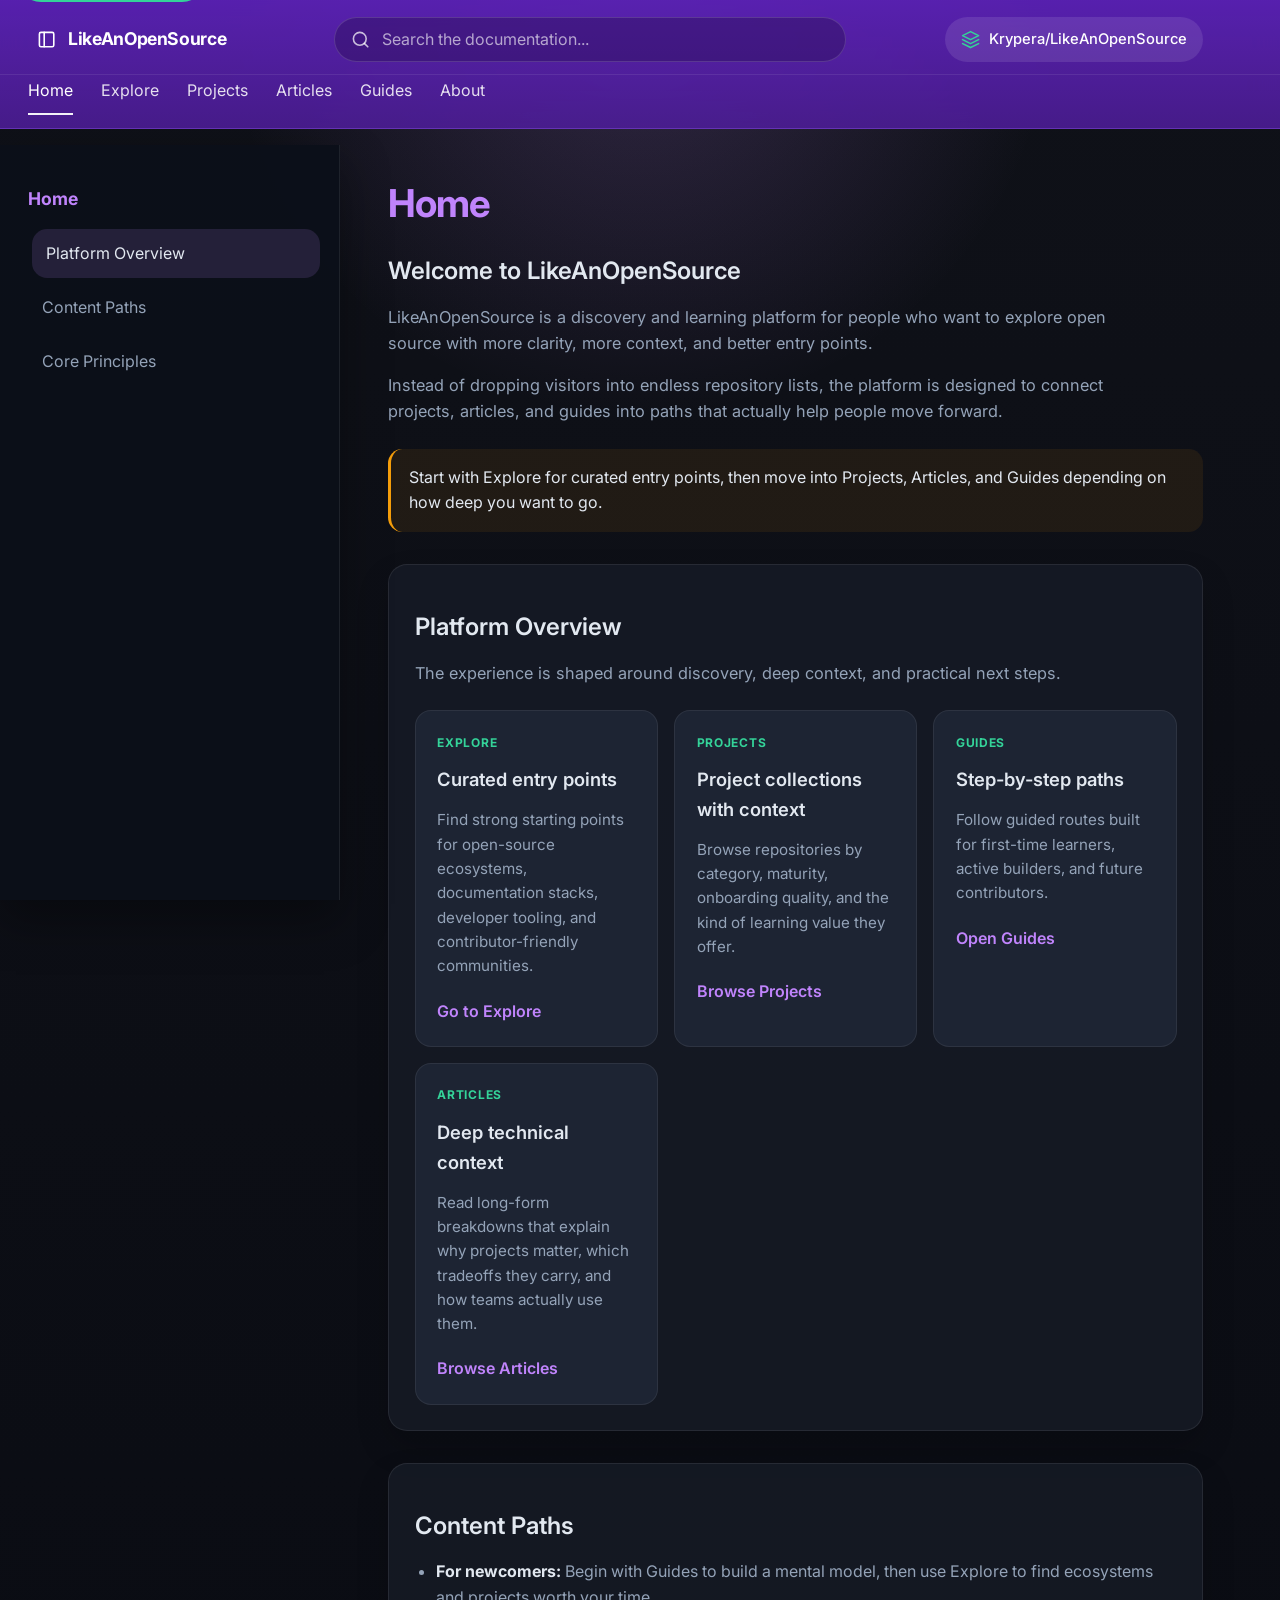
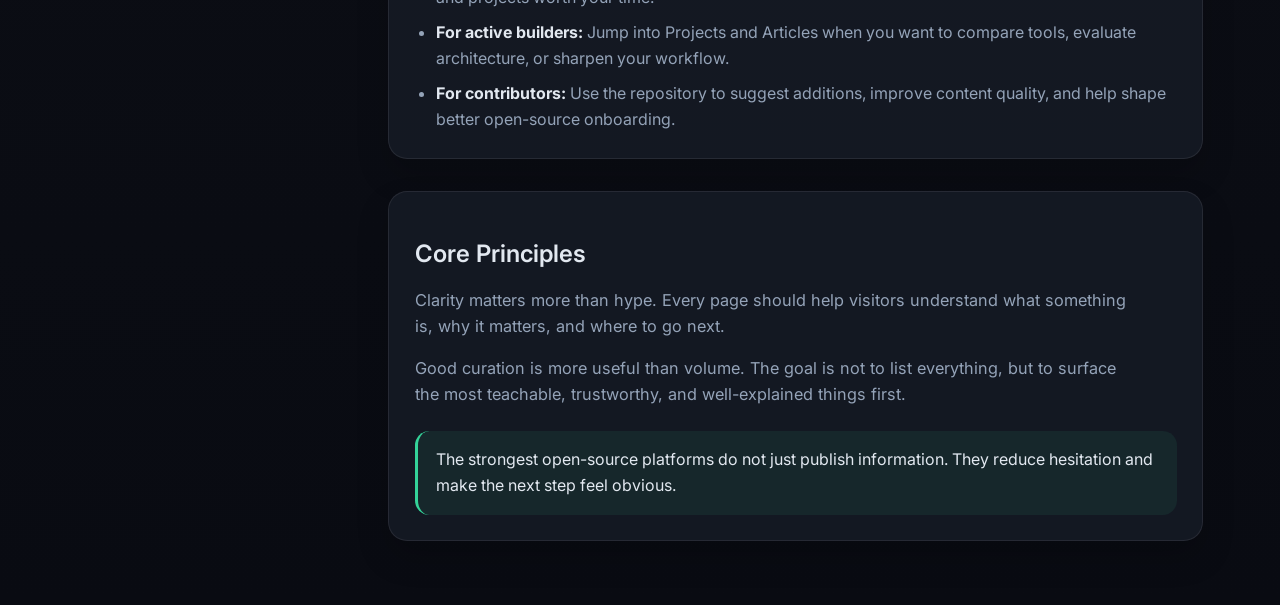
==== index.html @ 972ddc8d "Improve search discovery experience" ====
<!DOCTYPE html>
<html lang="en">
<head>
    <meta charset="UTF-8">
    <meta name="viewport" content="width=device-width, initial-scale=1.0">
    <meta name="description" content="LikeAnOpenSource helps people explore open-source projects with clearer entry points, stronger technical context, and better contribution paths.">
    <meta name="application-name" content="LikeAnOpenSource">
    <meta name="apple-mobile-web-app-title" content="LikeAnOpenSource">
    <meta name="theme-color" content="#5f24d6">
    <meta name="color-scheme" content="dark">
    <meta name="format-detection" content="telephone=no">
    <meta property="og:title" content="LikeAnOpenSource">
    <meta property="og:description" content="Explore open-source projects with clearer entry points, stronger technical context, and better contribution paths.">
    <meta property="og:type" content="website">
    <meta property="og:site_name" content="LikeAnOpenSource">
    <meta property="og:locale" content="en_US">
    <meta name="twitter:card" content="summary">
    <meta name="twitter:title" content="LikeAnOpenSource">
    <meta name="twitter:description" content="Explore open-source projects with clearer entry points, stronger technical context, and better contribution paths.">
    <title>LikeAnOpenSource - Documentation and Discovery Platform</title>
    <link rel="icon" href="assets/favicon.svg" type="image/svg+xml">
    <link rel="manifest" href="site.webmanifest">
    <link rel="preconnect" href="https://fonts.googleapis.com">
    <link rel="preconnect" href="https://fonts.gstatic.com" crossorigin>
    <link rel="stylesheet" href="style.css">
    <link href="https://fonts.googleapis.com/css2?family=Inter:wght@400;500;600;700&display=swap" rel="stylesheet">
</head>
<body>
    <a class="skip-link" href="#main-content">Skip to main content</a>

    <header class="site-header">
        <div class="header-content">
            <div class="header-start">
                <button type="button" class="menu-toggle" id="menu-toggle" aria-controls="sidebar" aria-expanded="false" aria-label="Open sidebar navigation">
                    <svg class="menu-toggle-icon" viewBox="0 0 24 24" fill="none" stroke="currentColor" stroke-width="2" stroke-linecap="round" stroke-linejoin="round" aria-hidden="true">
                        <line x1="4" y1="7" x2="20" y2="7"></line>
                        <line x1="4" y1="12" x2="20" y2="12"></line>
                        <line x1="4" y1="17" x2="20" y2="17"></line>
                    </svg>
                </button>

                <a href="#content-home" class="logo-area" id="logo-link" aria-label="Return to the LikeAnOpenSource homepage">
                    <svg class="logo-icon" viewBox="0 0 24 24" fill="none" stroke="currentColor" stroke-width="2" stroke-linecap="round" stroke-linejoin="round" aria-hidden="true">
                        <rect x="3" y="3" width="18" height="18" rx="2" ry="2"></rect>
                        <line x1="9" y1="3" x2="9" y2="21"></line>
                    </svg>
                    <span class="site-name">LikeAnOpenSource</span>
                </a>
            </div>

            <div class="search-area">
                <label class="search-bar" for="site-search">
                    <svg class="search-icon" viewBox="0 0 24 24" fill="none" stroke="currentColor" stroke-width="2" stroke-linecap="round" stroke-linejoin="round" aria-hidden="true">
                        <circle cx="11" cy="11" r="8"></circle>
                        <line x1="21" y1="21" x2="16.65" y2="16.65"></line>
                    </svg>
                    <span class="sr-only">Search the documentation</span>
                    <input id="site-search" type="search" placeholder="Search the documentation..." autocomplete="off" aria-describedby="search-status">
                </label>
                <p class="search-status" id="search-status" role="status" aria-live="polite">Preparing content.</p>
            </div>

            <div class="user-area">
                <a href="https://github.com/Krypera/LikeAnOpenSource" target="_blank" rel="noopener noreferrer" class="repo-link">
                    <svg class="repo-icon" viewBox="0 0 24 24" fill="none" stroke="currentColor" stroke-width="2" stroke-linecap="round" stroke-linejoin="round" aria-hidden="true">
                        <path d="M12 2L2 7l10 5 10-5-10-5z"></path>
                        <path d="M2 17l10 5 10-5"></path>
                        <path d="M2 12l10 5 10-5"></path>
                    </svg>
                    <span>Krypera/LikeAnOpenSource</span>
                </a>
            </div>
        </div>

        <nav class="header-nav" aria-label="Primary navigation">
            <a href="#content-home" data-menu="home" aria-controls="content-home">Home</a>
            <a href="#content-explore" data-menu="explore" aria-controls="content-explore">Explore</a>
            <a href="#content-projects" data-menu="projects" aria-controls="content-projects">Projects</a>
            <a href="#content-articles" data-menu="articles" aria-controls="content-articles">Articles</a>
            <a href="#content-guides" data-menu="guides" aria-controls="content-guides">Guides</a>
            <a href="#content-about" data-menu="about" aria-controls="content-about">About</a>
        </nav>
    </header>

    <div class="sidebar-backdrop" id="sidebar-backdrop" hidden></div>

    <aside id="sidebar" class="sidebar" aria-label="Section navigation">
        <div class="sidebar-mobile-header">
            <p class="sidebar-overline">Navigation</p>
            <button type="button" class="sidebar-close" id="sidebar-close" aria-label="Close sidebar navigation">
                <svg class="sidebar-close-icon" viewBox="0 0 24 24" fill="none" stroke="currentColor" stroke-width="2" stroke-linecap="round" stroke-linejoin="round" aria-hidden="true">
                    <line x1="18" y1="6" x2="6" y2="18"></line>
                    <line x1="6" y1="6" x2="18" y2="18"></line>
                </svg>
            </button>
        </div>

        <div id="sidebar-menus">
            <div class="sidebar-menu active" id="menu-home" data-menu="home">
                <h2 class="sidebar-title">Loading</h2>
                <ul class="sidebar-list">
                    <li><a href="#shell-loading">Preparing content</a></li>
                </ul>
            </div>
        </div>
    </aside>

    <main id="main-content" class="main-content">
        <noscript>
            <div class="callout warning">
                <p>JavaScript is required to render the latest content model for this prototype.</p>
            </div>
        </noscript>

        <div class="search-empty" id="search-empty" hidden>
            <p class="search-empty-title">No matching section was found for your search.</p>
            <p class="search-empty-text">Try a broader keyword or switch to another main section.</p>
        </div>

        <section class="search-results" id="search-results" hidden aria-label="Search results">
            <div class="search-results-head">
                <p class="search-results-title">Search Results</p>
                <p class="search-results-summary" id="search-results-summary"></p>
            </div>
            <div class="search-results-list" id="search-results-list"></div>
        </section>

        <div class="data-source-banner" id="content-source-banner" hidden></div>

        <div id="content-sections">
            <section id="content-home" class="content-section active" data-title="Home" tabindex="-1">
                <h1 class="doc-title">LikeAnOpenSource</h1>
                <p class="doc-subtitle">Preparing the content model</p>
                <p class="doc-text">The application shell is ready. Section content will be rendered from the repository manifest as soon as the data layer finishes loading.</p>

                <div id="shell-loading" class="doc-section">
                    <h2 class="doc-subtitle">Loading State</h2>
                    <p class="doc-text">The page first tries the local manifest, then GitHub Raw, then the embedded manifest bundled into this file, and finally browser cache.</p>
                    <div class="callout">
                        <p>The large inline HTML fallback has been replaced with a smaller shell so the UI can stay closer to one content source.</p>
                    </div>
                </div>
            </section>
        </div>
    </main>

    <!-- EMBEDDED_MANIFEST_START -->
<script id="embedded-manifest" type="application/json">
{
    "meta": {
        "version": 1,
        "generatedAt": "2026-04-15",
        "repository": {
            "owner": "Krypera",
            "name": "LikeAnOpenSource",
            "branch": "main"
        }
    },
    "site": {
        "name": "LikeAnOpenSource",
        "repositoryUrl": "https://github.com/Krypera/LikeAnOpenSource"
    },
    "sections": {
        "home": {
            "title": "Home",
            "subtitle": "Welcome to LikeAnOpenSource",
            "intro": [
                "LikeAnOpenSource is a discovery and learning platform for people who want to explore open source with more clarity, more context, and better entry points.",
                "Instead of dropping visitors into endless repository lists, the platform is designed to connect projects, articles, and guides into paths that actually help people move forward."
            ],
            "callout": {
                "tone": "default",
                "text": "Start with Explore for curated entry points, then move into Projects, Articles, and Guides depending on how deep you want to go."
            },
            "groups": [
                {
                    "id": "home-overview",
                    "title": "Platform Overview",
                    "intro": [
                        "The experience is shaped around discovery, deep context, and practical next steps."
                    ],
                    "blocks": [
                        {
                            "type": "cards",
                            "items": [
                                {
                                    "tag": "Explore",
                                    "title": "Curated entry points",
                                    "description": "Find strong starting points for open-source ecosystems, documentation stacks, developer tooling, and contributor-friendly communities.",
                                    "href": "#content-explore",
                                    "linkLabel": "Go to Explore",
                                    "external": false
                                },
                                {
                                    "tag": "Projects",
                                    "title": "Project collections with context",
                                    "description": "Browse repositories by category, maturity, onboarding quality, and the kind of learning value they offer.",
                                    "href": "#content-projects",
                                    "linkLabel": "Browse Projects",
                                    "external": false
                                },
                                {
                                    "tag": "Guides",
                                    "title": "Step-by-step paths",
                                    "description": "Follow guided routes built for first-time learners, active builders, and future contributors.",
                                    "href": "#content-guides",
                                    "linkLabel": "Open Guides",
                                    "external": false
                                },
                                {
                                    "tag": "Articles",
                                    "title": "Deep technical context",
                                    "description": "Read long-form breakdowns that explain why projects matter, which tradeoffs they carry, and how teams actually use them.",
                                    "href": "#content-articles",
                                    "linkLabel": "Browse Articles",
                                    "external": false
                                }
                            ]
                        }
                    ]
                },
                {
                    "id": "home-paths",
                    "title": "Content Paths",
                    "blocks": [
                        {
                            "type": "list",
                            "items": [
                                {
                                    "label": "For newcomers",
                                    "text": "Begin with Guides to build a mental model, then use Explore to find ecosystems and projects worth your time."
                                },
                                {
                                    "label": "For active builders",
                                    "text": "Jump into Projects and Articles when you want to compare tools, evaluate architecture, or sharpen your workflow."
                                },
                                {
                                    "label": "For contributors",
                                    "text": "Use the repository to suggest additions, improve content quality, and help shape better open-source onboarding."
                                }
                            ]
                        }
                    ]
                },
                {
                    "id": "home-principles",
                    "title": "Core Principles",
                    "blocks": [
                        {
                            "type": "paragraphs",
                            "items": [
                                "Clarity matters more than hype. Every page should help visitors understand what something is, why it matters, and where to go next.",
                                "Good curation is more useful than volume. The goal is not to list everything, but to surface the most teachable, trustworthy, and well-explained things first."
                            ]
                        },
                        {
                            "type": "callout",
                            "tone": "warning",
                            "text": "The strongest open-source platforms do not just publish information. They reduce hesitation and make the next step feel obvious."
                        }
                    ]
                }
            ]
        },
        "explore": {
            "title": "Explore",
            "subtitle": "How discovery is being shaped in LAOS",
            "intro": [
                "Explore is where LAOS will eventually surface curated projects, ecosystems, and deep-dive writing.",
                "Until the repository contains enough real records, this section should explain the discovery lens honestly instead of pretending there is already a populated feed."
            ],
            "groups": [
                {
                    "id": "explore-focus",
                    "title": "What Explore Surfaces",
                    "intro": [
                        "These are the four discovery lanes the platform is intentionally building first."
                    ],
                    "blocks": [
                        {
                            "type": "cards",
                            "items": [
                                {
                                    "tag": "Projects",
                                    "title": "Repositories with clear onboarding",
                                    "description": "Projects earn space here when setup, documentation, and contribution flow are understandable to someone new.",
                                    "href": "#projects-overview",
                                    "linkLabel": "Open project criteria",
                                    "external": false
                                },
                                {
                                    "tag": "Ecosystems",
                                    "title": "Stacks worth studying together",
                                    "description": "Explore should connect tools that make more sense as a system, such as docs platforms, frontend workflows, and developer tooling.",
                                    "href": "#projects-categories",
                                    "linkLabel": "See the category logic",
                                    "external": false
                                },
                                {
                                    "tag": "Articles",
                                    "title": "Deep dives with a point of view",
                                    "description": "Long-form writing here should explain tradeoffs, maintenance reality, and why a choice matters, not just list features.",
                                    "href": "#articles-overview",
                                    "linkLabel": "See the article direction",
                                    "external": false
                                },
                                {
                                    "tag": "Guides",
                                    "title": "Contribution paths that lower hesitation",
                                    "description": "Guides should turn curiosity into motion by showing where to start, what to improve, and how to contribute without guesswork.",
                                    "href": "#guides-getting-started",
                                    "linkLabel": "Open Getting Started",
                                    "external": false
                                }
                            ]
                        }
                    ]
                },
                {
                    "id": "explore-criteria",
                    "title": "What Earns A Feature",
                    "blocks": [
                        {
                            "type": "list",
                            "items": [
                                {
                                    "label": "Clear onboarding",
                                    "text": "A visitor should understand what the project is, how to start, and how much effort it asks from them."
                                },
                                {
                                    "label": "Visible maintenance",
                                    "text": "There should be some sign of active stewardship, usable issue hygiene, or healthy release practices."
                                },
                                {
                                    "label": "Learning signal",
                                    "text": "The project, article, or guide should teach something transferable instead of only promoting itself."
                                },
                                {
                                    "label": "Honest tradeoffs",
                                    "text": "If something is powerful but difficult, expensive, or niche, Explore should say so clearly."
                                },
                                {
                                    "label": "Contribution friendliness",
                                    "text": "The best candidates make it easier for a newcomer to understand where help is needed."
                                }
                            ]
                        },
                        {
                            "type": "callout",
                            "tone": "default",
                            "text": "Explore should never simulate momentum. If something is featured, the team should be able to explain exactly why it deserves attention."
                        }
                    ]
                },
                {
                    "id": "explore-current-focus",
                    "title": "Current Focus",
                    "blocks": [
                        {
                            "type": "paragraphs",
                            "items": [
                                "Right now the content work is focused on three foundations: honest repository evaluation, stronger getting-started guides, and long-form writing that connects tools to real workflows.",
                                "As real project records and articles land in the repository, Explore can stop describing the lens and start surfacing those records directly."
                            ]
                        },
                        {
                            "type": "list",
                            "items": [
                                {
                                    "label": "Documentation systems",
                                    "text": "We are prioritizing tools and patterns that solve navigation, search, structure, and authoring well."
                                },
                                {
                                    "label": "Contributor-friendly repositories",
                                    "text": "We want to spotlight projects that make their contribution process visible and realistic for first-time contributors."
                                },
                                {
                                    "label": "Workflow writing",
                                    "text": "The article layer is being shaped around real tradeoffs, maintenance lessons, and system-level thinking."
                                }
                            ]
                        },
                        {
                            "type": "callout",
                            "tone": "default",
                            "text": "This area should stay focused on real project signals, clear selection criteria, and content that can stand behind its claims."
                        }
                    ]
                }
            ]
        },
        "projects": {
            "title": "Projects",
            "subtitle": "Real repositories with clear learning value",
            "intro": [
                "Projects should help visitors discover repositories through usability, purpose, and learning value instead of popularity alone.",
                "The best project catalog does not stop at naming repositories. It explains why a repository is worth attention and what kind of team will actually benefit from it."
            ],
            "groups": [
                {
                    "id": "projects-overview",
                    "title": "Selected Repositories",
                    "blocks": [
                        {
                            "type": "paragraphs",
                            "items": [
                                "This opening set is intentionally small. Each repository earns its place by teaching something concrete about docs architecture, frontend tooling, code quality, or terminal-based workflow design.",
                                "They are not here because they are simply well known. They are here because they give LAOS a strong starting point for explaining why certain repositories are worth studying."
                            ]
                        },
                        {
                            "type": "record-feed",
                            "sourcePath": "content/projects/index.json",
                            "records": [
                                "facebook-docusaurus",
                                "vitejs-vite",
                                "biomejs-biome",
                                "cli-cli"
                            ]
                        }
                    ]
                },
                {
                    "id": "projects-reading-room",
                    "title": "Repository Notes",
                    "intro": [
                        "These notes are meant to do the part a project card cannot do on its own: explain what the repository teaches, where it fits, and which tradeoffs deserve attention."
                    ],
                    "blocks": [
                        {
                            "type": "record-feed",
                            "layout": "details",
                            "sourcePath": "content/projects/index.json",
                            "records": [
                                "facebook-docusaurus",
                                "vitejs-vite",
                                "biomejs-biome",
                                "cli-cli"
                            ]
                        }
                    ]
                },
                {
                    "id": "projects-categories",
                    "title": "Category Logic",
                    "blocks": [
                        {
                            "type": "list",
                            "items": [
                                {
                                    "label": "Web and Frontend",
                                    "text": "Design systems, UI libraries, and framework-oriented repositories."
                                },
                                {
                                    "label": "Documentation and Knowledge",
                                    "text": "Docs platforms, content tooling, search systems, and writing infrastructure."
                                },
                                {
                                    "label": "CLI and Terminal",
                                    "text": "Tools that improve the command-line developer experience."
                                },
                                {
                                    "label": "Devtools",
                                    "text": "Build, lint, test, and observability tooling."
                                },
                                {
                                    "label": "Automation",
                                    "text": "Release helpers, workflow runners, generators, and repo maintenance utilities."
                                },
                                {
                                    "label": "Community-first Repositories",
                                    "text": "Projects that stand out because of contribution quality, documentation clarity, or maintainer friendliness."
                                }
                            ]
                        }
                    ]
                },
                {
                    "id": "projects-submit",
                    "title": "What We Look For",
                    "blocks": [
                        {
                            "type": "paragraphs",
                            "items": [
                                "A strong project entry should help people decide whether something is worth learning from, contributing to, or adopting.",
                                "That means going beyond the repository name and showing why a project stands out in practice."
                            ]
                        },
                        {
                            "type": "list",
                            "items": [
                                {
                                    "label": "Why it matters",
                                    "text": "Explain the problem the project solves and who benefits from it."
                                },
                                {
                                    "label": "Maintenance signal",
                                    "text": "Show whether the project has signs of active stewardship, healthy releases, and usable issue triage."
                                },
                                {
                                    "label": "Learning value",
                                    "text": "Clarify whether the repository is interesting because of architecture, community process, or contributor experience."
                                },
                                {
                                    "label": "Entry difficulty",
                                    "text": "Set expectations for setup complexity, docs quality, and how quickly a newcomer can become productive."
                                }
                            ]
                        },
                        {
                            "type": "callout",
                            "tone": "warning",
                            "text": "The best project catalogs do not just rank repositories. They reduce uncertainty and help people choose with confidence."
                        }
                    ]
                }
            ]
        },
        "articles": {
            "title": "Articles",
            "subtitle": "Long-form writing with technical depth",
            "intro": [
                "Articles are where the platform slows down and gives ideas enough room to breathe.",
                "The goal is not to publish generic explainers. It is to publish writing that helps people make better technical judgments with more context and less noise."
            ],
            "groups": [
                {
                    "id": "articles-overview",
                    "title": "Publishing Flow",
                    "blocks": [
                        {
                            "type": "paragraphs",
                            "items": [
                                "The article library should do more than explain how a tool works. It should surface tradeoffs, team impact, and the reasoning behind technical choices.",
                                "Strong editorial content helps people understand not only which project is interesting, but also which one fits their workflow, team, or stage of learning."
                            ]
                        }
                    ]
                },
                {
                    "id": "articles-formats",
                    "title": "Article Catalog",
                    "blocks": [
                        {
                            "type": "record-feed",
                            "sourcePath": "content/articles/index.json",
                            "records": [
                                "step-by-step-teaching-content",
                                "real-world-breakdowns",
                                "deep-dives-into-system-choices",
                                "writing-from-inside-the-workflow"
                            ]
                        }
                    ]
                },
                {
                    "id": "articles-reading-room",
                    "title": "Reading Room",
                    "intro": [
                        "These opening pieces define the kind of writing LAOS wants to publish first: practical, tradeoff-aware, and grounded in real team work."
                    ],
                    "blocks": [
                        {
                            "type": "record-feed",
                            "layout": "details",
                            "sourcePath": "content/articles/index.json",
                            "records": [
                                "step-by-step-teaching-content",
                                "real-world-breakdowns",
                                "deep-dives-into-system-choices",
                                "writing-from-inside-the-workflow"
                            ]
                        }
                    ]
                },
                {
                    "id": "articles-editorial",
                    "title": "Editorial Standards",
                    "blocks": [
                        {
                            "type": "list",
                            "items": [
                                {
                                    "label": "Title discipline",
                                    "text": "Every article should make its topic, scope, and intended reader clear from the first glance."
                                },
                                {
                                    "label": "Context first",
                                    "text": "Good writing explains not only what to do, but also why a choice matters and what it may cost."
                                },
                                {
                                    "label": "Cross-section visibility",
                                    "text": "Strong pieces should be easy to surface again inside Explore, Projects, or guide recommendations."
                                }
                            ]
                        }
                    ]
                }
            ]
        },
        "guides": {
            "title": "Guides",
            "subtitle": "Learning paths for real progress",
            "intro": [
                "Guides should help people move from passive reading to confident action."
            ],
            "groups": [
                {
                    "id": "guides-getting-started",
                    "title": "Getting Started",
                    "blocks": [
                        {
                            "type": "cards",
                            "items": [
                                {
                                    "tag": "Start",
                                    "title": "How to read the guides",
                                    "description": "Use the guide layer as a decision path. Start from your goal, stay inside one route, and branch into Projects or Articles only when you need depth.",
                                    "href": "#guides-reading-flow",
                                    "linkLabel": "Read the guide flow",
                                    "external": false
                                },
                                {
                                    "tag": "Contribute",
                                    "title": "How to contribute",
                                    "description": "Contribute where the reading experience feels weak: unclear copy, missing context, thin guide paths, or content that sounds more polished than it really is.",
                                    "href": "#guides-contributing",
                                    "linkLabel": "Open the contribution guide",
                                    "external": false
                                },
                                {
                                    "tag": "Evaluate",
                                    "title": "How to judge a repository quickly",
                                    "description": "Use the project criteria before you commit your time. The goal is to understand value, maintenance signal, and onboarding quality early.",
                                    "href": "#projects-submit",
                                    "linkLabel": "See the evaluation criteria",
                                    "external": false
                                }
                            ]
                        }
                    ]
                },
                {
                    "id": "guides-reading-flow",
                    "title": "How to Read the Guides",
                    "blocks": [
                        {
                            "type": "markdown",
                            "path": "content/guides/how-to-read-the-guides.md",
                            "skipTitle": true
                        }
                    ]
                },
                {
                    "id": "guides-levels",
                    "title": "Level Structure",
                    "blocks": [
                        {
                            "type": "list",
                            "items": [
                                {
                                    "label": "Beginner",
                                    "text": "Fundamental concepts, terminology, and quick-start paths."
                                },
                                {
                                    "label": "Intermediate",
                                    "text": "Architectural tradeoffs, process design, and project patterns."
                                },
                                {
                                    "label": "Advanced",
                                    "text": "Maintainability, scale, and team knowledge transfer."
                                }
                            ]
                        }
                    ]
                },
                {
                    "id": "guides-contributing",
                    "title": "How to Contribute",
                    "blocks": [
                        {
                            "type": "markdown",
                            "path": "content/guides/how-to-contribute.md",
                            "skipTitle": true
                        }
                    ]
                }
            ]
        },
        "about": {
            "title": "About",
            "subtitle": "Why the platform exists",
            "groups": [
                {
                    "id": "about-what-is-laos",
                    "title": "What Is LAOS?",
                    "blocks": [
                        {
                            "type": "paragraphs",
                            "items": [
                                "LikeAnOpenSource (LAOS) is a platform focused on explaining the ideas, design choices, and ecosystem patterns behind open source software.",
                                "It is not only a list of repositories. It is meant to connect projects with technical context, guide paths, and editorial storytelling."
                            ]
                        }
                    ]
                },
                {
                    "id": "about-philosophy",
                    "title": "Our Philosophy",
                    "blocks": [
                        {
                            "type": "list",
                            "items": [
                                {
                                    "label": "Think like open source",
                                    "text": "Build knowledge in a modular, reusable, and transparent way."
                                },
                                {
                                    "label": "Curate with care",
                                    "text": "A smaller, sharper set of recommendations is more valuable than an overwhelming wall of links."
                                },
                                {
                                    "label": "Make contribution feel possible",
                                    "text": "People should leave the platform feeling closer to their first meaningful contribution, not further from it."
                                }
                            ]
                        }
                    ]
                },
                {
                    "id": "about-quality",
                    "title": "Editorial Standards",
                    "blocks": [
                        {
                            "type": "paragraphs",
                            "items": [
                                "The platform should favor clear writing, visible reasoning, and recommendations that can be defended with real experience."
                            ]
                        },
                        {
                            "type": "callout",
                            "tone": "warning",
                            "text": "Quality here means trust. If something is featured, visitors should feel there is a good reason it earned that space."
                        }
                    ]
                },
                {
                    "id": "about-contact",
                    "title": "Repository",
                    "blocks": [
                        {
                            "type": "cards",
                            "items": [
                                {
                                    "tag": "GitHub",
                                    "title": "Main repository",
                                    "description": "Follow the codebase, track how the platform evolves, and see where future content operations will live.",
                                    "href": "https://github.com/Krypera/LikeAnOpenSource",
                                    "linkLabel": "Open repository",
                                    "external": true
                                },
                                {
                                    "tag": "Roadmap",
                                    "title": "What ships next",
                                    "description": "The next phase is turning seeded local content into live repository-backed content so updates can flow from GitHub directly.",
                                    "href": "#projects-submit",
                                    "linkLabel": "See the content criteria",
                                    "external": false
                                }
                            ]
                        }
                    ]
                }
            ]
        }
    }
}
</script>
<!-- EMBEDDED_MANIFEST_END -->

    <script src="content-config.js" defer></script>
    <script src="content-service.js" defer></script>
    <script src="script.js" defer></script>
</body>
</html>
---- style.css ----
:root {
    --bg-color: #0f1118;
    --bg-surface: #171b27;
    --bg-panel: #1d2433;
    --header-bg: #5b21b6;
    --header-bg-darker: #4c1d95;
    --text-primary: #e2e8f0;
    --text-secondary: #94a3b8;
    --border-color: rgba(255, 255, 255, 0.08);
    --accent-purple: #c084fc;
    --accent-green: #34d399;
    --accent-yellow: #f59e0b;
    --shadow-lg: 0 20px 45px rgba(0, 0, 0, 0.35);
    --sidebar-width: 340px;
    --header-offset: 152px;
}

* {
    margin: 0;
    padding: 0;
    box-sizing: border-box;
}

html {
    scroll-behavior: smooth;
}

body {
    min-height: 100vh;
    font-family: "Inter", sans-serif;
    background:
        radial-gradient(circle at top, rgba(192, 132, 252, 0.2), transparent 26rem),
        linear-gradient(180deg, #0f1118 0%, #090b12 100%);
    color: var(--text-primary);
    line-height: 1.6;
    -webkit-font-smoothing: antialiased;
}

body.sidebar-open {
    overflow: hidden;
}

a {
    color: inherit;
    text-decoration: none;
}

button,
input {
    font: inherit;
}

button {
    border: 0;
    background: transparent;
    color: inherit;
    cursor: pointer;
}

img,
svg {
    display: block;
}

[hidden] {
    display: none !important;
}

a:focus-visible,
button:focus-visible,
input:focus-visible {
    outline: 2px solid var(--accent-green);
    outline-offset: 3px;
}

.sr-only {
    position: absolute;
    width: 1px;
    height: 1px;
    margin: -1px;
    padding: 0;
    overflow: hidden;
    clip: rect(0, 0, 0, 0);
    border: 0;
}

.skip-link {
    position: absolute;
    left: 1rem;
    top: -3rem;
    z-index: 999;
    padding: 0.75rem 1rem;
    border-radius: 999px;
    background-color: var(--accent-green);
    color: #06210f;
    font-weight: 700;
    transition: top 0.2s ease;
}

.skip-link:focus {
    top: 1rem;
}

.site-header {
    position: sticky;
    top: 0;
    z-index: 120;
    backdrop-filter: blur(16px);
    background: linear-gradient(180deg, rgba(91, 33, 182, 0.95), rgba(76, 29, 149, 0.9));
    border-bottom: 1px solid rgba(255, 255, 255, 0.08);
}

.header-content,
.header-nav,
.main-content {
    max-width: 1180px;
    margin: 0 auto;
}

.header-content {
    display: flex;
    align-items: center;
    gap: 1rem;
    padding: 1rem 1.25rem;
}

.header-start {
    display: flex;
    align-items: center;
    gap: 0.85rem;
    flex-shrink: 0;
}

.menu-toggle,
.sidebar-close {
    display: inline-flex;
    align-items: center;
    justify-content: center;
    width: 2.75rem;
    height: 2.75rem;
    border-radius: 0.9rem;
    background-color: rgba(255, 255, 255, 0.12);
    color: white;
    transition: background-color 0.2s ease;
}

.menu-toggle:hover,
.sidebar-close:hover {
    background-color: rgba(255, 255, 255, 0.2);
}

.menu-toggle-icon,
.sidebar-close-icon,
.logo-icon,
.search-icon,
.repo-icon {
    width: 1.2rem;
    height: 1.2rem;
}

.logo-area {
    display: inline-flex;
    align-items: center;
    gap: 0.75rem;
    padding: 0.4rem 0.55rem;
    border-radius: 0.95rem;
    color: white;
    transition: background-color 0.2s ease;
}

.logo-area:hover {
    background-color: rgba(255, 255, 255, 0.08);
}

.site-name {
    font-size: 1.1rem;
    font-weight: 700;
    letter-spacing: -0.02em;
}

.search-area {
    flex: 1 1 auto;
    min-width: 0;
    position: relative;
}

.search-bar {
    display: flex;
    align-items: center;
    gap: 0.75rem;
    min-height: 2.8rem;
    padding: 0.55rem 1rem;
    border: 1px solid rgba(255, 255, 255, 0.14);
    border-radius: 999px;
    background-color: rgba(45, 16, 92, 0.45);
    transition: border-color 0.2s ease, box-shadow 0.2s ease, background-color 0.2s ease;
}

.search-bar:focus-within {
    border-color: rgba(52, 211, 153, 0.55);
    box-shadow: 0 0 0 4px rgba(52, 211, 153, 0.14);
    background-color: rgba(45, 16, 92, 0.62);
}

.search-icon {
    color: rgba(255, 255, 255, 0.72);
    flex-shrink: 0;
}

.search-bar input {
    width: 100%;
    min-width: 0;
    border: 0;
    background: transparent;
    color: white;
}

.search-bar input::placeholder {
    color: rgba(255, 255, 255, 0.62);
}

.search-status {
    min-height: 1.1rem;
    margin-top: 0.45rem;
    font-size: 0.84rem;
    color: rgba(255, 255, 255, 0.8);
}

.user-area {
    flex-shrink: 0;
}

.repo-link {
    display: inline-flex;
    align-items: center;
    gap: 0.55rem;
    min-height: 2.8rem;
    padding: 0 1rem;
    border-radius: 999px;
    background-color: rgba(255, 255, 255, 0.1);
    color: white;
    font-size: 0.92rem;
    font-weight: 500;
    transition: background-color 0.2s ease, transform 0.2s ease;
}

.repo-link:hover {
    background-color: rgba(255, 255, 255, 0.18);
    transform: translateY(-1px);
}

.repo-icon {
    color: var(--accent-green);
}

.header-nav {
    display: flex;
    gap: 0.55rem;
    overflow-x: auto;
    padding: 0 1.25rem 1rem;
    scrollbar-width: none;
}

.header-nav::-webkit-scrollbar {
    display: none;
}

.header-nav a {
    display: inline-flex;
    align-items: center;
    min-height: 2.5rem;
    padding: 0 1rem;
    border-radius: 999px;
    background-color: rgba(255, 255, 255, 0.08);
    color: rgba(255, 255, 255, 0.86);
    white-space: nowrap;
    transition: background-color 0.2s ease, color 0.2s ease;
}

.header-nav a:hover,
.header-nav a.active {
    background-color: rgba(255, 255, 255, 0.18);
    color: white;
}

.sidebar-backdrop {
    position: fixed;
    inset: 0;
    z-index: 90;
    background-color: rgba(7, 10, 18, 0.7);
    opacity: 0;
    transition: opacity 0.24s ease;
}

.sidebar-backdrop.visible {
    opacity: 1;
}

.sidebar {
    position: fixed;
    top: 0;
    left: 0;
    z-index: 100;
    width: min(86vw, var(--sidebar-width));
    height: 100vh;
    padding: 1rem 1.2rem 2rem;
    overflow-y: auto;
    background-color: rgba(12, 16, 25, 0.96);
    border-right: 1px solid var(--border-color);
    box-shadow: var(--shadow-lg);
    transform: translateX(-100%);
    transition: transform 0.25s ease;
}

.sidebar.open {
    transform: translateX(0);
}

.sidebar-mobile-header {
    display: flex;
    align-items: center;
    justify-content: space-between;
    margin-bottom: 1rem;
}

.sidebar-overline {
    font-size: 0.78rem;
    font-weight: 700;
    letter-spacing: 0.08em;
    text-transform: uppercase;
    color: var(--accent-green);
}

.sidebar-menu {
    display: none;
    padding-top: 0.5rem;
}

.sidebar-menu.active {
    display: block;
}

.sidebar-title {
    margin-bottom: 1rem;
    font-size: 1.1rem;
    font-weight: 700;
    color: var(--accent-purple);
}

.sidebar-list {
    list-style: none;
}

.sidebar-list li + li {
    margin-top: 0.35rem;
}

.sidebar-list a {
    display: block;
    padding: 0.72rem 0.85rem;
    border-radius: 0.95rem;
    color: var(--text-secondary);
    transition: background-color 0.2s ease, color 0.2s ease, transform 0.2s ease;
}

.sidebar-list a:hover,
.sidebar-list a.active {
    background-color: rgba(192, 132, 252, 0.14);
    color: var(--text-primary);
    transform: translateX(4px);
}

.main-content {
    padding: 2rem 1.25rem 4rem;
}

.search-empty {
    margin-bottom: 1.5rem;
    padding: 1rem 1.2rem;
    border: 1px solid rgba(245, 158, 11, 0.28);
    border-radius: 1rem;
    background-color: rgba(245, 158, 11, 0.1);
}

.search-empty-title {
    font-weight: 700;
    color: #fde68a;
}

.search-empty-text {
    margin-top: 0.25rem;
    color: #fef3c7;
    font-size: 0.94rem;
}

.search-results {
    margin-bottom: 1.5rem;
    padding: 1rem 1.05rem;
    border: 1px solid rgba(192, 132, 252, 0.2);
    border-radius: 1rem;
    background:
        linear-gradient(180deg, rgba(31, 41, 55, 0.72), rgba(17, 24, 39, 0.8));
}

.search-results-head {
    display: flex;
    flex-wrap: wrap;
    gap: 0.45rem 1rem;
    align-items: baseline;
    justify-content: space-between;
    margin-bottom: 0.85rem;
}

.search-results-title {
    font-weight: 700;
    color: var(--text-primary);
}

.search-results-summary {
    color: var(--text-secondary);
    font-size: 0.94rem;
}

.search-results-list {
    display: grid;
    gap: 0.85rem;
}

.search-result-card {
    display: block;
    padding: 0.95rem 1rem;
    border: 1px solid rgba(255, 255, 255, 0.07);
    border-radius: 0.95rem;
    background-color: rgba(15, 23, 42, 0.68);
    transition: border-color 0.2s ease, transform 0.2s ease, background-color 0.2s ease;
}

.search-result-card:hover,
.search-result-card:focus-visible {
    transform: translateY(-2px);
    border-color: rgba(192, 132, 252, 0.34);
    background-color: rgba(30, 41, 59, 0.82);
}

.search-result-kicker {
    display: inline-flex;
    margin-bottom: 0.35rem;
    font-size: 0.76rem;
    font-weight: 700;
    letter-spacing: 0.05em;
    text-transform: uppercase;
    color: var(--accent-green);
}

.search-result-title {
    color: var(--text-primary);
    font-size: 1rem;
    font-weight: 600;
}

.search-result-text {
    margin-top: 0.35rem;
    color: var(--text-secondary);
    font-size: 0.93rem;
    line-height: 1.55;
}

.data-source-banner {
    display: flex;
    flex-wrap: wrap;
    gap: 0.75rem;
    align-items: center;
    margin-bottom: 1.5rem;
    padding: 0.9rem 1rem;
    border: 1px solid rgba(52, 211, 153, 0.22);
    border-radius: 1rem;
    background-color: rgba(15, 118, 110, 0.12);
    color: #d1fae5;
}

.data-source-banner strong {
    color: #ecfdf5;
    font-size: 0.95rem;
}

.data-source-banner span {
    color: rgba(236, 253, 245, 0.92);
    font-size: 0.94rem;
}

.data-source-banner[data-state="cache"],
.data-source-banner[data-state="warning"],
.data-source-banner[data-state="static"] {
    border-color: rgba(245, 158, 11, 0.28);
    background-color: rgba(120, 53, 15, 0.16);
    color: #fde68a;
}

.data-source-banner[data-state="cache"] strong,
.data-source-banner[data-state="warning"] strong,
.data-source-banner[data-state="static"] strong {
    color: #fef3c7;
}

.data-source-banner[data-state="cache"] span,
.data-source-banner[data-state="warning"] span,
.data-source-banner[data-state="static"] span {
    color: rgba(254, 243, 199, 0.92);
}

.data-source-link {
    color: var(--accent-purple);
    font-weight: 600;
}

.data-source-link:hover {
    color: #e9d5ff;
}

.data-source-detail {
    width: 100%;
    font-size: 0.82rem;
    color: rgba(255, 255, 255, 0.72);
}

.content-section {
    outline: none;
    animation: fade-in 0.28s ease;
}

.doc-section {
    margin-top: 2rem;
    padding: 1.6rem;
    border: 1px solid var(--border-color);
    border-radius: 1.2rem;
    background-color: rgba(23, 27, 39, 0.82);
    box-shadow: 0 16px 32px rgba(0, 0, 0, 0.18);
    scroll-margin-top: calc(var(--header-offset) + 1rem);
}

.doc-title {
    font-size: clamp(2rem, 3vw, 2.75rem);
    font-weight: 700;
    color: var(--accent-purple);
    letter-spacing: -0.03em;
}

.doc-subtitle {
    margin-top: 1.1rem;
    margin-bottom: 0.85rem;
    font-size: clamp(1.25rem, 2vw, 1.5rem);
    font-weight: 600;
    color: var(--text-primary);
}

.doc-text {
    margin-bottom: 1rem;
    max-width: 72ch;
    color: var(--text-secondary);
    font-size: 1.02rem;
}

.doc-list {
    padding-left: 1.35rem;
    color: var(--text-secondary);
}

.doc-list li + li {
    margin-top: 0.6rem;
}

.doc-list strong {
    color: var(--text-primary);
}

.markdown-block {
    margin-top: 0.25rem;
}

.markdown-block > .doc-subtitle:first-child,
.markdown-block > .markdown-subheading:first-child {
    margin-top: 0;
}

.markdown-subheading {
    margin-top: 1.2rem;
    margin-bottom: 0.8rem;
    font-size: 1.05rem;
    font-weight: 600;
    color: var(--text-primary);
}

.markdown-list {
    margin-bottom: 1rem;
}

.inline-code {
    display: inline-block;
    padding: 0.18rem 0.45rem;
    border-radius: 0.45rem;
    border: 1px solid rgba(192, 132, 252, 0.25);
    background-color: rgba(76, 29, 149, 0.2);
    color: var(--accent-purple);
    font-family: ui-monospace, SFMono-Regular, Menlo, Consolas, monospace;
    font-size: 0.94em;
}

.callout {
    margin-top: 1.5rem;
    padding: 1rem 1.15rem;
    border-left: 3px solid var(--accent-yellow);
    border-radius: 0.9rem;
    background-color: rgba(245, 158, 11, 0.08);
}

.callout.warning {
    border-left-color: var(--accent-green);
    background-color: rgba(52, 211, 153, 0.08);
}

.callout p {
    color: var(--text-primary);
}

.card-grid {
    display: grid;
    grid-template-columns: repeat(auto-fit, minmax(220px, 1fr));
    gap: 1rem;
    margin-top: 1.5rem;
}

.card {
    display: flex;
    flex-direction: column;
    min-height: 100%;
    gap: 0.1rem;
    padding: 1.35rem;
    border: 1px solid rgba(255, 255, 255, 0.07);
    border-radius: 1rem;
    background-color: var(--bg-panel);
    transition: transform 0.2s ease, border-color 0.2s ease, box-shadow 0.2s ease;
}

.card:hover,
.card:focus-within {
    transform: translateY(-4px);
    border-color: rgba(192, 132, 252, 0.35);
    box-shadow: 0 16px 28px rgba(0, 0, 0, 0.22);
}

.card-tag {
    margin-bottom: 0.75rem;
    font-size: 0.75rem;
    font-weight: 700;
    letter-spacing: 0.06em;
    text-transform: uppercase;
    color: var(--accent-green);
}

.card-title {
    font-size: 1.15rem;
    font-weight: 600;
    color: var(--text-primary);
}

.card-desc {
    margin-top: 0.75rem;
    margin-bottom: 1rem;
    color: var(--text-secondary);
    font-size: 0.95rem;
}

.card-meta {
    margin: 0 0 1rem;
    padding-left: 1rem;
    color: var(--text-secondary);
    font-size: 0.9rem;
}

.card-meta li + li {
    margin-top: 0.45rem;
}

.card-meta-label {
    color: var(--text-primary);
    font-weight: 600;
}

.card-link {
    display: inline-flex;
    align-items: center;
    gap: 0.3rem;
    margin-top: 0.15rem;
    color: var(--accent-purple);
    font-weight: 600;
}

.card-link:hover {
    color: #e9d5ff;
}

.record-stack {
    display: grid;
    gap: 1rem;
    margin-top: 1.5rem;
}

.record-detail {
    padding: 1.5rem;
    border: 1px solid rgba(255, 255, 255, 0.07);
    border-radius: 1rem;
    background:
        linear-gradient(180deg, rgba(35, 39, 58, 0.95), rgba(22, 25, 36, 0.94));
    box-shadow: 0 16px 28px rgba(0, 0, 0, 0.16);
}

.record-detail-head {
    display: flex;
    flex-direction: column;
    gap: 0.35rem;
}

.record-detail-title {
    font-size: clamp(1.3rem, 2vw, 1.6rem);
    font-weight: 650;
    color: var(--text-primary);
}

.record-detail-summary {
    margin-top: 0.85rem;
    margin-bottom: 1rem;
    max-width: 72ch;
    color: var(--text-secondary);
    font-size: 1rem;
}

.record-detail-meta {
    margin-bottom: 1.1rem;
}

.record-detail-link {
    margin-bottom: 0.4rem;
}

.record-detail-body {
    margin-top: 1rem;
    padding-top: 1rem;
    border-top: 1px solid rgba(255, 255, 255, 0.06);
}

.tag-list {
    display: flex;
    flex-wrap: wrap;
    gap: 0.75rem;
}

.tag-chip {
    display: inline-flex;
    align-items: center;
    min-height: 2.5rem;
    padding: 0 0.95rem;
    border-radius: 999px;
    border: 1px solid rgba(255, 255, 255, 0.09);
    background-color: rgba(255, 255, 255, 0.04);
    color: var(--text-primary);
    transition: background-color 0.2s ease, border-color 0.2s ease;
}

.tag-chip:hover {
    background-color: rgba(192, 132, 252, 0.16);
    border-color: rgba(192, 132, 252, 0.32);
}

@keyframes fade-in {
    from {
        opacity: 0;
        transform: translateY(8px);
    }

    to {
        opacity: 1;
        transform: translateY(0);
    }
}

@media (min-width: 1024px) {
    .menu-toggle,
    .sidebar-mobile-header,
    .sidebar-backdrop {
        display: none;
    }

    .header-content,
    .header-nav,
    .main-content {
        max-width: none;
        margin: 0;
    }

    .header-content {
        display: grid;
        grid-template-columns: auto minmax(24rem, 32rem) auto;
        align-items: center;
        gap: 1.5rem;
        padding: 1.05rem min(6vw, 5rem) 0.75rem 1.75rem;
    }

    .header-start {
        min-width: max-content;
    }

    .search-area {
        width: 100%;
        max-width: 32rem;
        justify-self: center;
    }

    .search-status {
        position: absolute;
        width: 1px;
        height: 1px;
        padding: 0;
        margin: -1px;
        overflow: hidden;
        clip: rect(0, 0, 0, 0);
        white-space: nowrap;
        border: 0;
    }

    .user-area {
        justify-self: end;
    }

    .header-nav {
        gap: 1.75rem;
        padding: 0.2rem min(6vw, 5rem) 0.8rem 1.75rem;
        border-top: 1px solid rgba(255, 255, 255, 0.08);
    }

    .header-nav a {
        min-height: auto;
        padding: 0 0 0.6rem;
        border-radius: 0;
        border-bottom: 2px solid transparent;
        background-color: transparent;
    }

    .header-nav a:hover,
    .header-nav a.active {
        background-color: transparent;
        border-bottom-color: rgba(255, 255, 255, 0.94);
    }

    .sidebar {
        left: 0;
        top: var(--header-offset);
        width: var(--sidebar-width);
        height: calc(100vh - var(--header-offset));
        padding: 2rem 1.45rem 2rem 1.75rem;
        transform: translateX(0);
    }

    .main-content {
        padding: 2.75rem min(6vw, 5rem) 4rem calc(var(--sidebar-width) + 3rem);
    }

    .content-section {
        width: min(100%, 68rem);
        margin-right: auto;
    }
}

@media (min-width: 1024px) and (max-width: 1199px) {
    .header-content {
        grid-template-columns: auto minmax(15rem, 1fr) auto;
        gap: 1rem;
        padding-left: 1.75rem;
        padding-right: 1.5rem;
    }

    .header-start {
        min-width: 0;
    }

    .header-nav {
        gap: 1.15rem;
        padding-left: 1.75rem;
        padding-right: 1.5rem;
    }

    .repo-link {
        padding: 0 0.85rem;
    }

    .repo-link span {
        display: none;
    }

    .main-content {
        padding-left: calc(var(--sidebar-width) + 2rem);
        padding-right: 1.5rem;
    }

    .content-section {
        width: min(100%, 60rem);
    }
}

@media (max-width: 1023px) {
    .header-content {
        flex-wrap: wrap;
    }

    .search-area {
        order: 4;
        width: 100%;
    }

    .user-area {
        margin-left: auto;
    }
}

@media (max-width: 720px) {
    .header-content {
        padding: 0.95rem 1rem;
    }

    .header-nav,
    .main-content {
        padding-left: 1rem;
        padding-right: 1rem;
    }

    .repo-link span {
        display: none;
    }

    .doc-section {
        padding: 1.25rem;
    }

    .card-grid {
        grid-template-columns: 1fr;
    }

    .doc-text,
    .doc-list {
        font-size: 0.98rem;
    }
}

@media (prefers-reduced-motion: reduce) {
    html {
        scroll-behavior: auto;
    }

    *,
    *::before,
    *::after {
        animation-duration: 0.01ms !important;
        animation-iteration-count: 1 !important;
        transition-duration: 0.01ms !important;
        scroll-behavior: auto !important;
    }
}
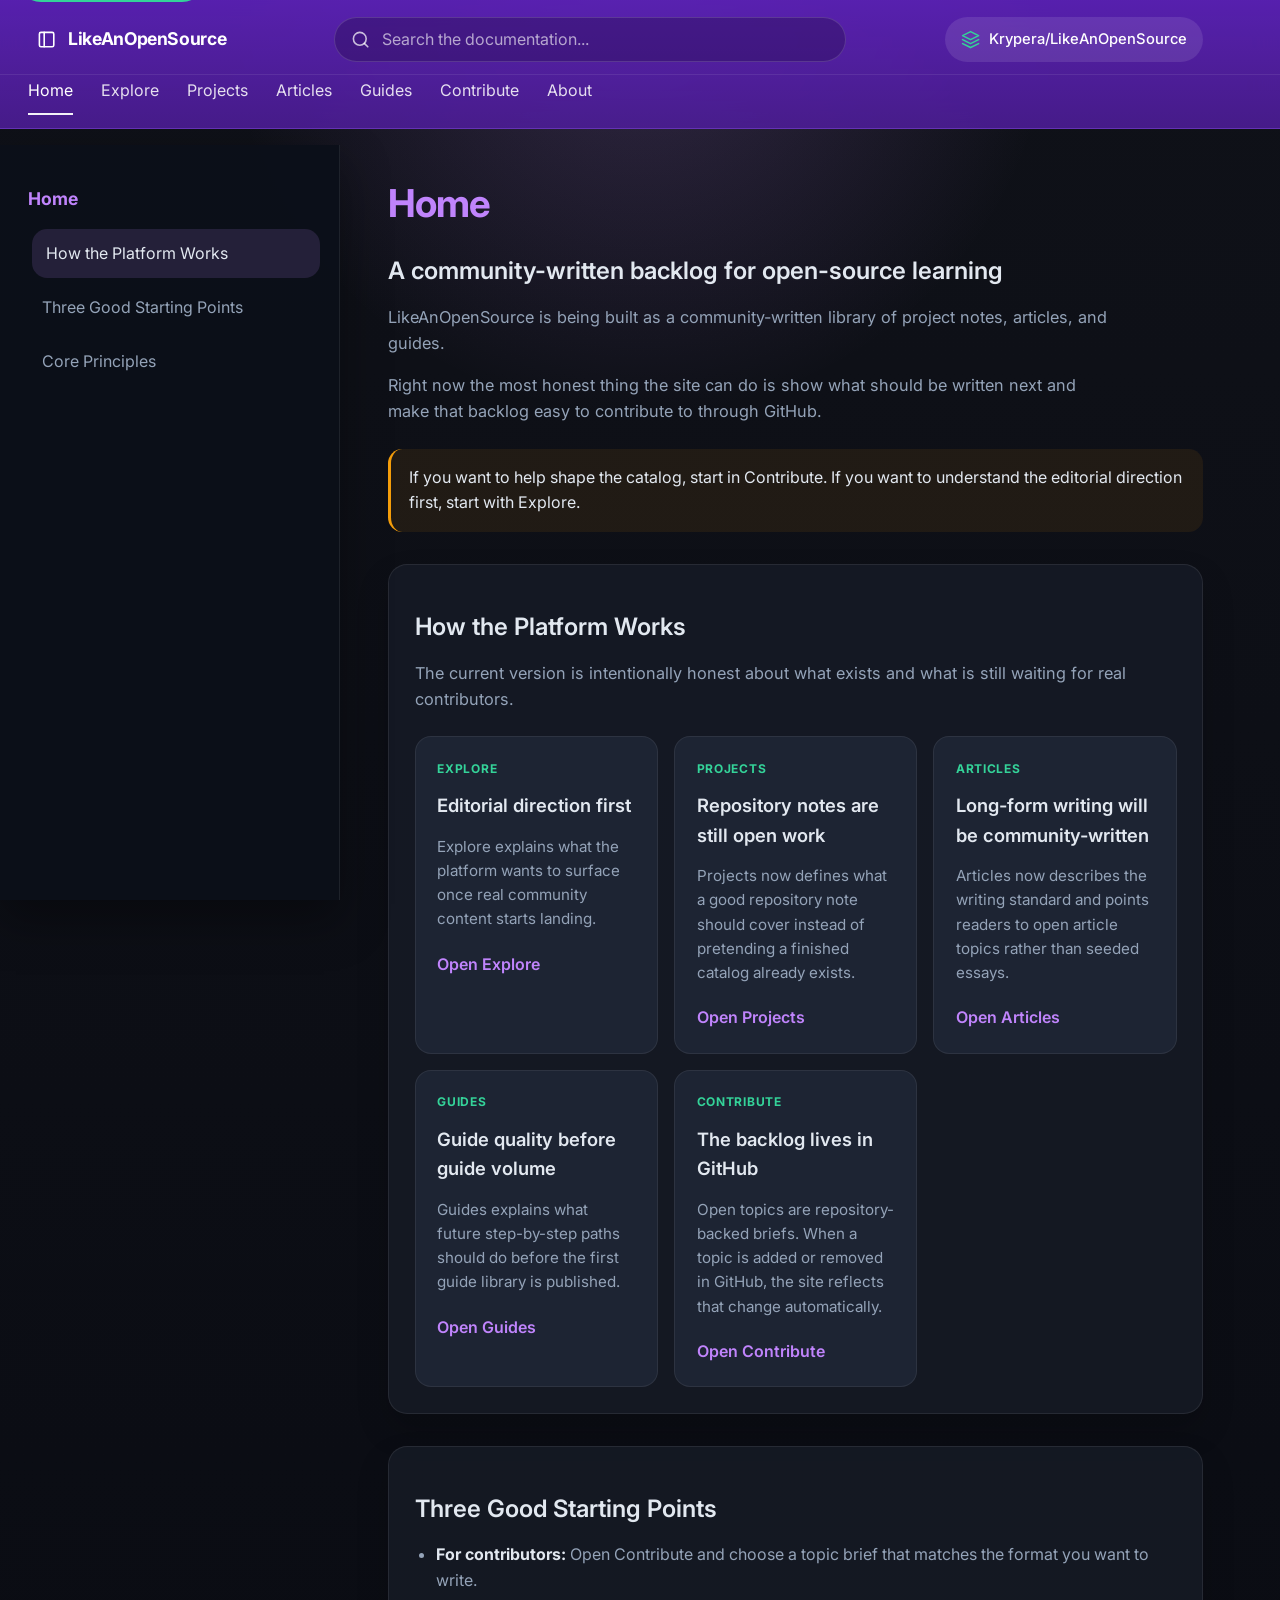
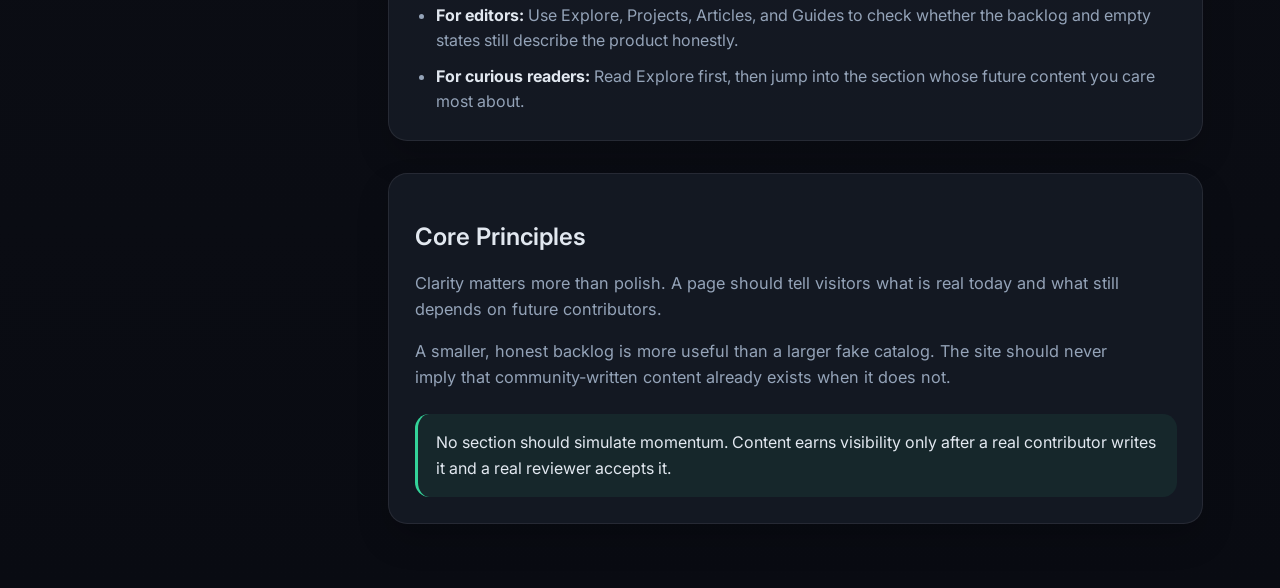
==== commit f6d72ab8: "Replace seed content with contribution backlog" ====
--- a/index.html
+++ b/index.html
@@ -9,17 +9,41 @@
     <meta name="theme-color" content="#5f24d6">
     <meta name="color-scheme" content="dark">
     <meta name="format-detection" content="telephone=no">
+    <meta name="robots" content="index,follow">
     <meta property="og:title" content="LikeAnOpenSource">
     <meta property="og:description" content="Explore open-source projects with clearer entry points, stronger technical context, and better contribution paths.">
     <meta property="og:type" content="website">
     <meta property="og:site_name" content="LikeAnOpenSource">
     <meta property="og:locale" content="en_US">
+    <meta property="og:url" content="https://likeanopensource.com/">
     <meta name="twitter:card" content="summary">
     <meta name="twitter:title" content="LikeAnOpenSource">
     <meta name="twitter:description" content="Explore open-source projects with clearer entry points, stronger technical context, and better contribution paths.">
     <title>LikeAnOpenSource - Documentation and Discovery Platform</title>
+    <link rel="canonical" href="https://likeanopensource.com/">
     <link rel="icon" href="assets/favicon.svg" type="image/svg+xml">
     <link rel="manifest" href="site.webmanifest">
+    <script type="application/ld+json">
+        {
+            "@context": "https://schema.org",
+            "@type": "WebSite",
+            "name": "LikeAnOpenSource",
+            "url": "https://likeanopensource.com/",
+            "description": "Explore open-source projects with clearer entry points, stronger technical context, and better contribution paths.",
+            "publisher": {
+                "@type": "Organization",
+                "name": "LikeAnOpenSource"
+            },
+            "potentialAction": {
+                "@type": "SearchAction",
+                "target": "https://likeanopensource.com/?q={search_term_string}",
+                "query-input": "required name=search_term_string"
+            },
+            "sameAs": [
+                "https://github.com/Krypera/LikeAnOpenSource"
+            ]
+        }
+    </script>
     <link rel="preconnect" href="https://fonts.googleapis.com">
     <link rel="preconnect" href="https://fonts.gstatic.com" crossorigin>
     <link rel="stylesheet" href="style.css">
@@ -78,6 +102,7 @@
             <a href="#content-projects" data-menu="projects" aria-controls="content-projects">Projects</a>
             <a href="#content-articles" data-menu="articles" aria-controls="content-articles">Articles</a>
             <a href="#content-guides" data-menu="guides" aria-controls="content-guides">Guides</a>
+            <a href="#content-contribute" data-menu="contribute" aria-controls="content-contribute">Contribute</a>
             <a href="#content-about" data-menu="about" aria-controls="content-about">About</a>
         </nav>
     </header>
@@ -108,7 +133,7 @@
     <main id="main-content" class="main-content">
         <noscript>
             <div class="callout warning">
-                <p>JavaScript is required to render the latest content model for this prototype.</p>
+                <p>JavaScript is required to render the latest repository-backed content model.</p>
             </div>
         </noscript>
 
@@ -130,12 +155,12 @@
         <div id="content-sections">
             <section id="content-home" class="content-section active" data-title="Home" tabindex="-1">
                 <h1 class="doc-title">LikeAnOpenSource</h1>
-                <p class="doc-subtitle">Preparing the content model</p>
+                <p class="doc-subtitle">Loading the current content model</p>
                 <p class="doc-text">The application shell is ready. Section content will be rendered from the repository manifest as soon as the data layer finishes loading.</p>
 
                 <div id="shell-loading" class="doc-section">
                     <h2 class="doc-subtitle">Loading State</h2>
-                    <p class="doc-text">The page first tries the local manifest, then GitHub Raw, then the embedded manifest bundled into this file, and finally browser cache.</p>
+                    <p class="doc-text">The page first tries the same-origin manifest, then GitHub Raw, then the embedded manifest bundled into this file, and finally browser cache.</p>
                     <div class="callout">
                         <p>The large inline HTML fallback has been replaced with a smaller shell so the UI can stay closer to one content source.</p>
                     </div>
@@ -148,8 +173,8 @@
 <script id="embedded-manifest" type="application/json">
 {
     "meta": {
-        "version": 1,
-        "generatedAt": "2026-04-15",
+        "version": 2,
+        "generatedAt": "2026-04-16",
         "repository": {
             "owner": "Krypera",
             "name": "LikeAnOpenSource",
@@ -163,21 +188,21 @@
     "sections": {
         "home": {
             "title": "Home",
-            "subtitle": "Welcome to LikeAnOpenSource",
+            "subtitle": "A community-written backlog for open-source learning",
             "intro": [
-                "LikeAnOpenSource is a discovery and learning platform for people who want to explore open source with more clarity, more context, and better entry points.",
-                "Instead of dropping visitors into endless repository lists, the platform is designed to connect projects, articles, and guides into paths that actually help people move forward."
+                "LikeAnOpenSource is being built as a community-written library of project notes, articles, and guides.",
+                "Right now the most honest thing the site can do is show what should be written next and make that backlog easy to contribute to through GitHub."
             ],
             "callout": {
                 "tone": "default",
-                "text": "Start with Explore for curated entry points, then move into Projects, Articles, and Guides depending on how deep you want to go."
+                "text": "If you want to help shape the catalog, start in Contribute. If you want to understand the editorial direction first, start with Explore."
             },
             "groups": [
                 {
                     "id": "home-overview",
-                    "title": "Platform Overview",
+                    "title": "How the Platform Works",
                     "intro": [
-                        "The experience is shaped around discovery, deep context, and practical next steps."
+                        "The current version is intentionally honest about what exists and what is still waiting for real contributors."
                     ],
                     "blocks": [
                         {
@@ -185,58 +210,66 @@
                             "items": [
                                 {
                                     "tag": "Explore",
-                                    "title": "Curated entry points",
-                                    "description": "Find strong starting points for open-source ecosystems, documentation stacks, developer tooling, and contributor-friendly communities.",
+                                    "title": "Editorial direction first",
+                                    "description": "Explore explains what the platform wants to surface once real community content starts landing.",
                                     "href": "#content-explore",
-                                    "linkLabel": "Go to Explore",
+                                    "linkLabel": "Open Explore",
                                     "external": false
                                 },
                                 {
                                     "tag": "Projects",
-                                    "title": "Project collections with context",
-                                    "description": "Browse repositories by category, maturity, onboarding quality, and the kind of learning value they offer.",
+                                    "title": "Repository notes are still open work",
+                                    "description": "Projects now defines what a good repository note should cover instead of pretending a finished catalog already exists.",
                                     "href": "#content-projects",
-                                    "linkLabel": "Browse Projects",
+                                    "linkLabel": "Open Projects",
+                                    "external": false
+                                },
+                                {
+                                    "tag": "Articles",
+                                    "title": "Long-form writing will be community-written",
+                                    "description": "Articles now describes the writing standard and points readers to open article topics rather than seeded essays.",
+                                    "href": "#content-articles",
+                                    "linkLabel": "Open Articles",
                                     "external": false
                                 },
                                 {
                                     "tag": "Guides",
-                                    "title": "Step-by-step paths",
-                                    "description": "Follow guided routes built for first-time learners, active builders, and future contributors.",
+                                    "title": "Guide quality before guide volume",
+                                    "description": "Guides explains what future step-by-step paths should do before the first guide library is published.",
                                     "href": "#content-guides",
                                     "linkLabel": "Open Guides",
                                     "external": false
                                 },
                                 {
-                                    "tag": "Articles",
-                                    "title": "Deep technical context",
-                                    "description": "Read long-form breakdowns that explain why projects matter, which tradeoffs they carry, and how teams actually use them.",
-                                    "href": "#content-articles",
-                                    "linkLabel": "Browse Articles",
-                                    "external": false
-                                }
-                            ]
-                        }
-                    ]
-                },
-                {
-                    "id": "home-paths",
-                    "title": "Content Paths",
+                                    "tag": "Contribute",
+                                    "title": "The backlog lives in GitHub",
+                                    "description": "Open topics are repository-backed briefs. When a topic is added or removed in GitHub, the site reflects that change automatically.",
+                                    "href": "#content-contribute",
+                                    "linkLabel": "Open Contribute",
+                                    "external": false
+                                }
+                            ]
+                        }
+                    ]
+                },
+                {
+                    "id": "home-starting-points",
+                    "title": "Three Good Starting Points",
                     "blocks": [
                         {
                             "type": "list",
                             "items": [
                                 {
-                                    "label": "For newcomers",
-                                    "text": "Begin with Guides to build a mental model, then use Explore to find ecosystems and projects worth your time."
-                                },
-                                {
-                                    "label": "For active builders",
-                                    "text": "Jump into Projects and Articles when you want to compare tools, evaluate architecture, or sharpen your workflow."
-                                },
-                                {
                                     "label": "For contributors",
-                                    "text": "Use the repository to suggest additions, improve content quality, and help shape better open-source onboarding."
+                                    "text": "Open Contribute and choose a topic brief that matches the format you want to write."
+                                },
+                                {
+                                    "label": "For editors",
+                                    "text": "Use Explore, Projects, Articles, and Guides to check whether the backlog and empty states still describe the product honestly."
+                                },
+                                {
+                                    "label": "For curious readers",
+                                    "text": "Read Explore first, then jump into the section whose future content you care most about."
                                 }
                             ]
                         }
@@ -249,14 +282,14 @@
                         {
                             "type": "paragraphs",
                             "items": [
-                                "Clarity matters more than hype. Every page should help visitors understand what something is, why it matters, and where to go next.",
-                                "Good curation is more useful than volume. The goal is not to list everything, but to surface the most teachable, trustworthy, and well-explained things first."
+                                "Clarity matters more than polish. A page should tell visitors what is real today and what still depends on future contributors.",
+                                "A smaller, honest backlog is more useful than a larger fake catalog. The site should never imply that community-written content already exists when it does not."
                             ]
                         },
                         {
                             "type": "callout",
                             "tone": "warning",
-                            "text": "The strongest open-source platforms do not just publish information. They reduce hesitation and make the next step feel obvious."
+                            "text": "No section should simulate momentum. Content earns visibility only after a real contributor writes it and a real reviewer accepts it."
                         }
                     ]
                 }
@@ -264,126 +297,101 @@
         },
         "explore": {
             "title": "Explore",
-            "subtitle": "How discovery is being shaped in LAOS",
+            "subtitle": "What LAOS wants to surface once the community library starts growing",
             "intro": [
-                "Explore is where LAOS will eventually surface curated projects, ecosystems, and deep-dive writing.",
-                "Until the repository contains enough real records, this section should explain the discovery lens honestly instead of pretending there is already a populated feed."
+                "Explore is not a featured feed yet. It is a public statement about the kind of material this platform wants to earn over time.",
+                "For now it explains what deserves space on the site and sends contributors toward the backlog that can make that future real."
             ],
             "groups": [
                 {
-                    "id": "explore-focus",
-                    "title": "What Explore Surfaces",
-                    "intro": [
-                        "These are the four discovery lanes the platform is intentionally building first."
-                    ],
-                    "blocks": [
-                        {
-                            "type": "cards",
-                            "items": [
-                                {
-                                    "tag": "Projects",
-                                    "title": "Repositories with clear onboarding",
-                                    "description": "Projects earn space here when setup, documentation, and contribution flow are understandable to someone new.",
-                                    "href": "#projects-overview",
-                                    "linkLabel": "Open project criteria",
-                                    "external": false
-                                },
-                                {
-                                    "tag": "Ecosystems",
-                                    "title": "Stacks worth studying together",
-                                    "description": "Explore should connect tools that make more sense as a system, such as docs platforms, frontend workflows, and developer tooling.",
-                                    "href": "#projects-categories",
-                                    "linkLabel": "See the category logic",
-                                    "external": false
-                                },
-                                {
-                                    "tag": "Articles",
-                                    "title": "Deep dives with a point of view",
-                                    "description": "Long-form writing here should explain tradeoffs, maintenance reality, and why a choice matters, not just list features.",
-                                    "href": "#articles-overview",
-                                    "linkLabel": "See the article direction",
-                                    "external": false
-                                },
-                                {
-                                    "tag": "Guides",
-                                    "title": "Contribution paths that lower hesitation",
-                                    "description": "Guides should turn curiosity into motion by showing where to start, what to improve, and how to contribute without guesswork.",
-                                    "href": "#guides-getting-started",
-                                    "linkLabel": "Open Getting Started",
-                                    "external": false
-                                }
-                            ]
-                        }
-                    ]
-                },
-                {
-                    "id": "explore-criteria",
-                    "title": "What Earns A Feature",
+                    "id": "explore-purpose",
+                    "title": "Why Explore Exists",
+                    "blocks": [
+                        {
+                            "type": "paragraphs",
+                            "items": [
+                                "A useful discovery layer does more than list popular repositories. It helps someone understand why a thing matters, how difficult it is to adopt, and where to go next.",
+                                "Until LAOS has real community-written notes and articles, Explore should describe that editorial intent clearly instead of pretending the feed is already full."
+                            ]
+                        }
+                    ]
+                },
+                {
+                    "id": "explore-selection-criteria",
+                    "title": "What Deserves To Be Surfaced",
                     "blocks": [
                         {
                             "type": "list",
                             "items": [
                                 {
                                     "label": "Clear onboarding",
-                                    "text": "A visitor should understand what the project is, how to start, and how much effort it asks from them."
+                                    "text": "A reader should understand what the project or topic is, how to start, and what effort it asks from them."
                                 },
                                 {
                                     "label": "Visible maintenance",
-                                    "text": "There should be some sign of active stewardship, usable issue hygiene, or healthy release practices."
-                                },
-                                {
-                                    "label": "Learning signal",
-                                    "text": "The project, article, or guide should teach something transferable instead of only promoting itself."
+                                    "text": "A useful piece should talk about stewardship, issue hygiene, release rhythm, or other signals of repository health."
+                                },
+                                {
+                                    "label": "Transferable learning",
+                                    "text": "The content should teach something reusable instead of just praising a tool."
                                 },
                                 {
                                     "label": "Honest tradeoffs",
-                                    "text": "If something is powerful but difficult, expensive, or niche, Explore should say so clearly."
-                                },
-                                {
-                                    "label": "Contribution friendliness",
-                                    "text": "The best candidates make it easier for a newcomer to understand where help is needed."
+                                    "text": "If something is powerful but costly, niche, or difficult, the writing should say so directly."
+                                },
+                                {
+                                    "label": "Actionable next step",
+                                    "text": "Good discovery content reduces hesitation by making the next click or next contribution obvious."
                                 }
                             ]
                         },
                         {
                             "type": "callout",
                             "tone": "default",
-                            "text": "Explore should never simulate momentum. If something is featured, the team should be able to explain exactly why it deserves attention."
-                        }
-                    ]
-                },
-                {
-                    "id": "explore-current-focus",
-                    "title": "Current Focus",
-                    "blocks": [
-                        {
-                            "type": "paragraphs",
-                            "items": [
-                                "Right now the content work is focused on three foundations: honest repository evaluation, stronger getting-started guides, and long-form writing that connects tools to real workflows.",
-                                "As real project records and articles land in the repository, Explore can stop describing the lens and start surfacing those records directly."
-                            ]
-                        },
-                        {
-                            "type": "list",
-                            "items": [
-                                {
-                                    "label": "Documentation systems",
-                                    "text": "We are prioritizing tools and patterns that solve navigation, search, structure, and authoring well."
-                                },
-                                {
-                                    "label": "Contributor-friendly repositories",
-                                    "text": "We want to spotlight projects that make their contribution process visible and realistic for first-time contributors."
-                                },
-                                {
-                                    "label": "Workflow writing",
-                                    "text": "The article layer is being shaped around real tradeoffs, maintenance lessons, and system-level thinking."
-                                }
-                            ]
-                        },
-                        {
-                            "type": "callout",
-                            "tone": "default",
-                            "text": "This area should stay focused on real project signals, clear selection criteria, and content that can stand behind its claims."
+                            "text": "Nothing is featured here until a real contributor has written it and a real reviewer has accepted it."
+                        }
+                    ]
+                },
+                {
+                    "id": "explore-what-needs-writing",
+                    "title": "What Needs To Be Written Next",
+                    "blocks": [
+                        {
+                            "type": "cards",
+                            "items": [
+                                {
+                                    "tag": "Projects",
+                                    "title": "Repository notes we still need",
+                                    "description": "Projects explains what a repository note must cover and sends contributors to the open backlog.",
+                                    "href": "#projects-open-call",
+                                    "linkLabel": "See project note needs",
+                                    "external": false
+                                },
+                                {
+                                    "tag": "Articles",
+                                    "title": "Article topics waiting for real writers",
+                                    "description": "Articles defines the editorial bar and points to the article briefs that still need to be written.",
+                                    "href": "#articles-open-call",
+                                    "linkLabel": "See article needs",
+                                    "external": false
+                                },
+                                {
+                                    "tag": "Guides",
+                                    "title": "Guide briefs waiting for contributors",
+                                    "description": "Guides explains the future guide model and links into the open guide backlog.",
+                                    "href": "#guides-open-call",
+                                    "linkLabel": "See guide needs",
+                                    "external": false
+                                },
+                                {
+                                    "tag": "Contribute",
+                                    "title": "Browse the full backlog",
+                                    "description": "Contribute is the single source of truth for open topic briefs that can be added or removed through GitHub.",
+                                    "href": "#content-contribute",
+                                    "linkLabel": "Open the backlog",
+                                    "external": false
+                                }
+                            ]
                         }
                     ]
                 }
@@ -391,126 +399,99 @@
         },
         "projects": {
             "title": "Projects",
-            "subtitle": "Real repositories with clear learning value",
+            "subtitle": "Repository notes will appear here once contributors publish real evaluations",
             "intro": [
-                "Projects should help visitors discover repositories through usability, purpose, and learning value instead of popularity alone.",
-                "The best project catalog does not stop at naming repositories. It explains why a repository is worth attention and what kind of team will actually benefit from it."
+                "There are no published community-written project notes yet.",
+                "This section now defines what a strong repository note should do and sends contributors toward the backlog instead of pretending the catalog already exists."
             ],
             "groups": [
                 {
-                    "id": "projects-overview",
-                    "title": "Selected Repositories",
+                    "id": "projects-status",
+                    "title": "Current Status",
                     "blocks": [
                         {
                             "type": "paragraphs",
                             "items": [
-                                "This opening set is intentionally small. Each repository earns its place by teaching something concrete about docs architecture, frontend tooling, code quality, or terminal-based workflow design.",
-                                "They are not here because they are simply well known. They are here because they give LAOS a strong starting point for explaining why certain repositories are worth studying."
+                                "The public project catalog is intentionally empty until someone writes a repository note grounded in a real project, real evidence, and real editorial review.",
+                                "When the first accepted project note is added to the repository, it can appear here automatically through the same GitHub-backed content model."
                             ]
                         },
                         {
-                            "type": "record-feed",
-                            "sourcePath": "content/projects/index.json",
-                            "records": [
-                                "facebook-docusaurus",
-                                "vitejs-vite",
-                                "biomejs-biome",
-                                "cli-cli"
-                            ]
-                        }
-                    ]
-                },
-                {
-                    "id": "projects-reading-room",
-                    "title": "Repository Notes",
+                            "type": "callout",
+                            "tone": "default",
+                            "text": "No repository note is published until it has been written by a contributor and merged through GitHub review."
+                        }
+                    ]
+                },
+                {
+                    "id": "projects-published-notes",
+                    "title": "Published Repository Notes",
                     "intro": [
-                        "These notes are meant to do the part a project card cannot do on its own: explain what the repository teaches, where it fits, and which tradeoffs deserve attention."
+                        "Accepted repository notes will appear in this section automatically once real records are merged into `content/projects/index.json`.",
+                        "Until then, this heading stays visible as an honest placeholder for the first published notes instead of a fake catalog."
                     ],
                     "blocks": [
                         {
-                            "type": "record-feed",
-                            "layout": "details",
-                            "sourcePath": "content/projects/index.json",
-                            "records": [
-                                "facebook-docusaurus",
-                                "vitejs-vite",
-                                "biomejs-biome",
-                                "cli-cli"
-                            ]
-                        }
-                    ]
-                },
-                {
-                    "id": "projects-categories",
-                    "title": "Category Logic",
+                            "type": "record-sections",
+                            "items": []
+                        }
+                    ]
+                },
+                {
+                    "id": "projects-what-good-looks-like",
+                    "title": "What A Project Note Must Cover",
                     "blocks": [
                         {
                             "type": "list",
                             "items": [
                                 {
-                                    "label": "Web and Frontend",
-                                    "text": "Design systems, UI libraries, and framework-oriented repositories."
-                                },
-                                {
-                                    "label": "Documentation and Knowledge",
-                                    "text": "Docs platforms, content tooling, search systems, and writing infrastructure."
-                                },
-                                {
-                                    "label": "CLI and Terminal",
-                                    "text": "Tools that improve the command-line developer experience."
-                                },
-                                {
-                                    "label": "Devtools",
-                                    "text": "Build, lint, test, and observability tooling."
-                                },
-                                {
-                                    "label": "Automation",
-                                    "text": "Release helpers, workflow runners, generators, and repo maintenance utilities."
-                                },
-                                {
-                                    "label": "Community-first Repositories",
-                                    "text": "Projects that stand out because of contribution quality, documentation clarity, or maintainer friendliness."
-                                }
-                            ]
-                        }
-                    ]
-                },
-                {
-                    "id": "projects-submit",
-                    "title": "What We Look For",
-                    "blocks": [
-                        {
-                            "type": "paragraphs",
-                            "items": [
-                                "A strong project entry should help people decide whether something is worth learning from, contributing to, or adopting.",
-                                "That means going beyond the repository name and showing why a project stands out in practice."
-                            ]
-                        },
-                        {
-                            "type": "list",
-                            "items": [
-                                {
-                                    "label": "Why it matters",
-                                    "text": "Explain the problem the project solves and who benefits from it."
+                                    "label": "Why the repository matters",
+                                    "text": "Explain the problem the repository solves and who it helps."
+                                },
+                                {
+                                    "label": "Onboarding path",
+                                    "text": "Show what a newcomer sees in the README, setup flow, contribution docs, and first useful issue path."
                                 },
                                 {
                                     "label": "Maintenance signal",
-                                    "text": "Show whether the project has signs of active stewardship, healthy releases, and usable issue triage."
+                                    "text": "Describe release rhythm, issue hygiene, documentation quality, or other visible trust signals."
                                 },
                                 {
                                     "label": "Learning value",
-                                    "text": "Clarify whether the repository is interesting because of architecture, community process, or contributor experience."
-                                },
-                                {
-                                    "label": "Entry difficulty",
-                                    "text": "Set expectations for setup complexity, docs quality, and how quickly a newcomer can become productive."
-                                }
-                            ]
-                        },
-                        {
-                            "type": "callout",
-                            "tone": "warning",
-                            "text": "The best project catalogs do not just rank repositories. They reduce uncertainty and help people choose with confidence."
+                                    "text": "Clarify what a reader can learn from this repository beyond a simple feature list."
+                                },
+                                {
+                                    "label": "Contribution reality",
+                                    "text": "Be honest about how easy or difficult it is for someone to contribute usefully."
+                                }
+                            ]
+                        }
+                    ]
+                },
+                {
+                    "id": "projects-open-call",
+                    "title": "Where To Start",
+                    "blocks": [
+                        {
+                            "type": "cards",
+                            "items": [
+                                {
+                                    "tag": "Backlog",
+                                    "title": "Browse open project topics",
+                                    "description": "Open the backlog and look for briefs tagged `Project Topic` if you want to write the first repository notes for LAOS.",
+                                    "href": "#contribute-open-topics",
+                                    "linkLabel": "Open project backlog",
+                                    "external": false
+                                },
+                                {
+                                    "tag": "Workflow",
+                                    "title": "See how topics become published notes",
+                                    "description": "The Contribute section explains how a topic moves from backlog brief to accepted public content through GitHub review.",
+                                    "href": "#contribute-how-it-works",
+                                    "linkLabel": "Open the workflow",
+                                    "external": false
+                                }
+                            ]
                         }
                     ]
                 }
@@ -518,79 +499,93 @@
         },
         "articles": {
             "title": "Articles",
-            "subtitle": "Long-form writing with technical depth",
+            "subtitle": "Long-form articles will appear here after contributors publish real writing",
             "intro": [
-                "Articles are where the platform slows down and gives ideas enough room to breathe.",
-                "The goal is not to publish generic explainers. It is to publish writing that helps people make better technical judgments with more context and less noise."
+                "There are no published community-written articles yet.",
+                "Instead of showing seeded essays, this section now defines the editorial standard and points contributors toward the open article backlog."
             ],
             "groups": [
                 {
-                    "id": "articles-overview",
-                    "title": "Publishing Flow",
+                    "id": "articles-status",
+                    "title": "Current Status",
                     "blocks": [
                         {
                             "type": "paragraphs",
                             "items": [
-                                "The article library should do more than explain how a tool works. It should surface tradeoffs, team impact, and the reasoning behind technical choices.",
-                                "Strong editorial content helps people understand not only which project is interesting, but also which one fits their workflow, team, or stage of learning."
-                            ]
-                        }
-                    ]
-                },
-                {
-                    "id": "articles-formats",
-                    "title": "Article Catalog",
-                    "blocks": [
-                        {
-                            "type": "record-feed",
-                            "sourcePath": "content/articles/index.json",
-                            "records": [
-                                "step-by-step-teaching-content",
-                                "real-world-breakdowns",
-                                "deep-dives-into-system-choices",
-                                "writing-from-inside-the-workflow"
-                            ]
-                        }
-                    ]
-                },
-                {
-                    "id": "articles-reading-room",
-                    "title": "Reading Room",
+                                "The article library stays empty until someone writes a real piece with a clear reader, a real question, and defensible reasoning.",
+                                "Once a reviewed article record is merged into the repository, it can appear here automatically without hand-authoring new HTML."
+                            ]
+                        },
+                        {
+                            "type": "callout",
+                            "tone": "default",
+                            "text": "Articles should publish judgment, not filler. If a piece cannot help a reader make a better technical decision, it does not belong here yet."
+                        }
+                    ]
+                },
+                {
+                    "id": "articles-published-library",
+                    "title": "Published Articles",
                     "intro": [
-                        "These opening pieces define the kind of writing LAOS wants to publish first: practical, tradeoff-aware, and grounded in real team work."
+                        "Reviewed long-form writing will appear here automatically once accepted article records are added to `content/articles/index.json`.",
+                        "For now this remains a truthful empty library rather than a seeded reading room."
                     ],
                     "blocks": [
                         {
-                            "type": "record-feed",
-                            "layout": "details",
-                            "sourcePath": "content/articles/index.json",
-                            "records": [
-                                "step-by-step-teaching-content",
-                                "real-world-breakdowns",
-                                "deep-dives-into-system-choices",
-                                "writing-from-inside-the-workflow"
-                            ]
-                        }
-                    ]
-                },
-                {
-                    "id": "articles-editorial",
-                    "title": "Editorial Standards",
+                            "type": "record-sections",
+                            "items": []
+                        }
+                    ]
+                },
+                {
+                    "id": "articles-editorial-bar",
+                    "title": "What A Good Article Must Do",
                     "blocks": [
                         {
                             "type": "list",
                             "items": [
                                 {
-                                    "label": "Title discipline",
-                                    "text": "Every article should make its topic, scope, and intended reader clear from the first glance."
-                                },
-                                {
-                                    "label": "Context first",
-                                    "text": "Good writing explains not only what to do, but also why a choice matters and what it may cost."
-                                },
-                                {
-                                    "label": "Cross-section visibility",
-                                    "text": "Strong pieces should be easy to surface again inside Explore, Projects, or guide recommendations."
+                                    "label": "Name the reader",
+                                    "text": "Every article should make its intended audience obvious from the start."
+                                },
+                                {
+                                    "label": "Explain the tradeoff",
+                                    "text": "The writing should show what a decision buys, what it costs, and when it stops being the right choice."
+                                },
+                                {
+                                    "label": "Ground the argument",
+                                    "text": "Use practical workflow evidence, repository signals, or real team consequences instead of vague praise."
+                                },
+                                {
+                                    "label": "Stay reusable",
+                                    "text": "A strong article teaches an evaluation lens that a reader can use again elsewhere."
+                                }
+                            ]
+                        }
+                    ]
+                },
+                {
+                    "id": "articles-open-call",
+                    "title": "Where To Start",
+                    "blocks": [
+                        {
+                            "type": "cards",
+                            "items": [
+                                {
+                                    "tag": "Backlog",
+                                    "title": "Browse open article topics",
+                                    "description": "Open the backlog and look for briefs tagged `Article Topic` if you want to write the first long-form LAOS pieces.",
+                                    "href": "#contribute-open-topics",
+                                    "linkLabel": "Open article backlog",
+                                    "external": false
+                                },
+                                {
+                                    "tag": "Workflow",
+                                    "title": "Understand the publish path",
+                                    "description": "The Contribute workflow explains how an article brief becomes a reviewed public article through GitHub.",
+                                    "href": "#contribute-how-it-works",
+                                    "linkLabel": "Open the workflow",
+                                    "external": false
                                 }
                             ]
                         }
@@ -600,88 +595,516 @@
         },
         "guides": {
             "title": "Guides",
-            "subtitle": "Learning paths for real progress",
+            "subtitle": "Guide contribution model and writing rules",
             "intro": [
-                "Guides should help people move from passive reading to confident action."
+                "No full guide library is published yet.",
+                "Until that exists, this section explains the kind of guide paths LAOS wants and what contributors should optimize for when writing them."
             ],
             "groups": [
                 {
-                    "id": "guides-getting-started",
-                    "title": "Getting Started",
+                    "id": "guides-purpose",
+                    "title": "What Guides Should Eventually Do",
+                    "blocks": [
+                        {
+                            "type": "paragraphs",
+                            "items": [
+                                "A useful guide should move someone from uncertainty to action. It should tell them where to begin, what to compare, and how to decide that they are ready for the next step.",
+                                "That means the future guide library should be built around decision paths, not around generic topic dumping or overly polished summaries."
+                            ]
+                        }
+                    ]
+                },
+                {
+                    "id": "guides-writing-model",
+                    "title": "Guide Contribution Model",
+                    "blocks": [
+                        {
+                            "type": "markdown-inline",
+                            "content": "# Guide contribution model\n\nLAOS does not want guides that read like disconnected documentation fragments. A guide should act like a path: it should help a reader decide where to begin, what to compare, and when they are ready to move forward.\n\n## Start from a real decision\n\nA good guide begins with a real question, such as:\n\n- Which documentation platform fits a small team?\n- How should I judge whether a repository is worth contributing to?\n- What should I check before opening my first pull request?\n\nIf the guide cannot name the decision it is helping with, it is probably too broad.\n\n## Move the reader forward in stages\n\nGood LAOS guides should usually move through three stages:\n\n1. Clarify the situation the reader is in.\n2. Explain the criteria they should use to judge options.\n3. Give them a concrete next action.\n\nThat structure keeps the guide useful even when the ecosystem around it changes.\n\n## Connect to the rest of the site\n\nGuides should not try to contain everything. They should hand off clearly to:\n\n- `Projects` when the reader needs a repository note\n- `Articles` when the reader needs deeper tradeoff analysis\n- `Contribute` when the reader wants to help fill a gap in the library\n\nThe handoff matters as much as the explanation.\n",
+                            "skipTitle": true
+                        }
+                    ]
+                },
+                {
+                    "id": "guides-writing-rules",
+                    "title": "Guide Writing Rules",
+                    "blocks": [
+                        {
+                            "type": "markdown-inline",
+                            "content": "# Guide writing rules\n\nLAOS guides should make the next step feel possible, not just informative.\n\n## Write for motion, not for display\n\nThe reader should finish a guide knowing what to do next. That means:\n\n- define the reader clearly\n- keep the scope narrow\n- explain why each step exists\n- show where a reader can stop and still leave with value\n\n## Prefer criteria over slogans\n\nA guide should teach how to judge something, not just what to like. Use criteria such as:\n\n- onboarding clarity\n- maintenance signal\n- cost of adoption\n- contribution difficulty\n\nThose make the guide reusable beyond a single example.\n\n## Avoid these failure modes\n\n- broad introductions that never narrow into a decision\n- fake certainty about tools or workflows\n- copying product language from repository marketing\n- listing steps without explaining what success looks like\n\nIf the writing sounds polished but does not reduce hesitation, it still needs work.\n",
+                            "skipTitle": true
+                        }
+                    ]
+                },
+                {
+                    "id": "guides-open-call",
+                    "title": "Where To Start",
                     "blocks": [
                         {
                             "type": "cards",
                             "items": [
                                 {
-                                    "tag": "Start",
-                                    "title": "How to read the guides",
-                                    "description": "Use the guide layer as a decision path. Start from your goal, stay inside one route, and branch into Projects or Articles only when you need depth.",
-                                    "href": "#guides-reading-flow",
-                                    "linkLabel": "Read the guide flow",
-                                    "external": false
-                                },
-                                {
-                                    "tag": "Contribute",
-                                    "title": "How to contribute",
-                                    "description": "Contribute where the reading experience feels weak: unclear copy, missing context, thin guide paths, or content that sounds more polished than it really is.",
-                                    "href": "#guides-contributing",
-                                    "linkLabel": "Open the contribution guide",
-                                    "external": false
-                                },
-                                {
-                                    "tag": "Evaluate",
-                                    "title": "How to judge a repository quickly",
-                                    "description": "Use the project criteria before you commit your time. The goal is to understand value, maintenance signal, and onboarding quality early.",
-                                    "href": "#projects-submit",
-                                    "linkLabel": "See the evaluation criteria",
-                                    "external": false
-                                }
-                            ]
-                        }
-                    ]
-                },
-                {
-                    "id": "guides-reading-flow",
-                    "title": "How to Read the Guides",
-                    "blocks": [
-                        {
-                            "type": "markdown",
-                            "path": "content/guides/how-to-read-the-guides.md",
-                            "skipTitle": true
-                        }
-                    ]
-                },
-                {
-                    "id": "guides-levels",
-                    "title": "Level Structure",
+                                    "tag": "Backlog",
+                                    "title": "Browse open guide topics",
+                                    "description": "Open the backlog and look for briefs tagged `Guide Topic` if you want to write the first guide paths for LAOS.",
+                                    "href": "#contribute-open-topics",
+                                    "linkLabel": "Open guide backlog",
+                                    "external": false
+                                },
+                                {
+                                    "tag": "Workflow",
+                                    "title": "See how guide briefs move forward",
+                                    "description": "The Contribute workflow explains how a guide brief becomes real published guide content through GitHub review.",
+                                    "href": "#contribute-how-it-works",
+                                    "linkLabel": "Open the workflow",
+                                    "external": false
+                                }
+                            ]
+                        }
+                    ]
+                }
+            ]
+        },
+        "contribute": {
+            "title": "Contribute",
+            "subtitle": "GitHub-backed topic backlog for future community-written content",
+            "intro": [
+                "Every topic in this section is a real request for future content.",
+                "If a topic disappears from the repository, it disappears from the site. If a new topic is merged, it shows up here automatically."
+            ],
+            "callout": {
+                "tone": "default",
+                "text": "There is no submission form yet. GitHub pull requests are the only source of truth for topic visibility and published content."
+            },
+            "groups": [
+                {
+                    "id": "contribute-overview",
+                    "title": "What This Backlog Is",
+                    "blocks": [
+                        {
+                            "type": "paragraphs",
+                            "items": [
+                                "The backlog is the place where LAOS makes its editorial needs visible. It tells contributors what kind of project notes, articles, and guides the platform still needs next.",
+                                "This backlog is intentionally repository-backed. That keeps visibility simple: the site shows only what the repository currently asks for."
+                            ]
+                        }
+                    ]
+                },
+                {
+                    "id": "contribute-open-topics",
+                    "title": "Open Topics",
+                    "blocks": [
+                        {
+                            "type": "cards",
+                            "items": [
+                                {
+                                    "tag": "Guide Topic",
+                                    "title": "Compare documentation platforms for small teams",
+                                    "description": "Write a decision-oriented guide that helps a small team compare documentation platforms through real tradeoffs, authoring needs, and maintenance cost.",
+                                    "details": [
+                                        {
+                                            "label": "Format",
+                                            "text": "Guide"
+                                        },
+                                        {
+                                            "label": "Audience",
+                                            "text": "Small engineering teams"
+                                        },
+                                        {
+                                            "label": "Difficulty",
+                                            "text": "Intermediate"
+                                        },
+                                        {
+                                            "label": "Outcome",
+                                            "text": "A guide that helps a team choose, not just browse"
+                                        }
+                                    ],
+                                    "href": "#record-docs-platform-comparison-guide",
+                                    "linkLabel": "Open brief",
+                                    "external": false
+                                },
+                                {
+                                    "tag": "Guide Topic",
+                                    "title": "Create a first contribution guide for newcomers",
+                                    "description": "Write a guide that helps a newcomer move from curiosity to a first useful pull request without relying on vague encouragement.",
+                                    "details": [
+                                        {
+                                            "label": "Format",
+                                            "text": "Guide"
+                                        },
+                                        {
+                                            "label": "Audience",
+                                            "text": "People making a first open-source contribution"
+                                        },
+                                        {
+                                            "label": "Difficulty",
+                                            "text": "Beginner"
+                                        },
+                                        {
+                                            "label": "Outcome",
+                                            "text": "A concrete path from interest to first merged change"
+                                        }
+                                    ],
+                                    "href": "#record-first-contribution-guide-for-newcomers",
+                                    "linkLabel": "Open brief",
+                                    "external": false
+                                },
+                                {
+                                    "tag": "Project Topic",
+                                    "title": "Write a repository note for a contributor-friendly project",
+                                    "description": "Evaluate one real public repository and explain whether it genuinely lowers hesitation for a first-time contributor.",
+                                    "details": [
+                                        {
+                                            "label": "Format",
+                                            "text": "Project note"
+                                        },
+                                        {
+                                            "label": "Audience",
+                                            "text": "New contributors and repository evaluators"
+                                        },
+                                        {
+                                            "label": "Difficulty",
+                                            "text": "Intermediate"
+                                        },
+                                        {
+                                            "label": "Outcome",
+                                            "text": "A grounded repository note with evidence, not praise"
+                                        }
+                                    ],
+                                    "href": "#record-contributor-friendly-repository-note",
+                                    "linkLabel": "Open brief",
+                                    "external": false
+                                },
+                                {
+                                    "tag": "Project Topic",
+                                    "title": "Map a repository onboarding path",
+                                    "description": "Write a repository note that documents the first thirty minutes inside a project: orientation, setup, contribution docs, and likely next step.",
+                                    "details": [
+                                        {
+                                            "label": "Format",
+                                            "text": "Project note"
+                                        },
+                                        {
+                                            "label": "Audience",
+                                            "text": "First-time contributors"
+                                        },
+                                        {
+                                            "label": "Difficulty",
+                                            "text": "Beginner to intermediate"
+                                        },
+                                        {
+                                            "label": "Outcome",
+                                            "text": "A practical onboarding map, not a repository summary"
+                                        }
+                                    ],
+                                    "href": "#record-repository-onboarding-path-note",
+                                    "linkLabel": "Open brief",
+                                    "external": false
+                                },
+                                {
+                                    "tag": "Article Topic",
+                                    "title": "Explain how teams judge repository health",
+                                    "description": "Write an article about the signals teams actually use to decide whether a repository is trustworthy enough to study, adopt, or contribute to.",
+                                    "details": [
+                                        {
+                                            "label": "Format",
+                                            "text": "Article"
+                                        },
+                                        {
+                                            "label": "Audience",
+                                            "text": "Engineers evaluating repositories"
+                                        },
+                                        {
+                                            "label": "Difficulty",
+                                            "text": "Intermediate"
+                                        },
+                                        {
+                                            "label": "Outcome",
+                                            "text": "A reusable evaluation lens for repository trust"
+                                        }
+                                    ],
+                                    "href": "#record-repository-health-article",
+                                    "linkLabel": "Open brief",
+                                    "external": false
+                                },
+                                {
+                                    "tag": "Article Topic",
+                                    "title": "Write about what makes maintainer feedback useful",
+                                    "description": "Explain how maintainer replies, review style, and issue follow-up change whether contributors stay engaged or leave early.",
+                                    "details": [
+                                        {
+                                            "label": "Format",
+                                            "text": "Article"
+                                        },
+                                        {
+                                            "label": "Audience",
+                                            "text": "Maintainers and repeat contributors"
+                                        },
+                                        {
+                                            "label": "Difficulty",
+                                            "text": "Intermediate"
+                                        },
+                                        {
+                                            "label": "Outcome",
+                                            "text": "A practical article about feedback that lowers contributor hesitation"
+                                        }
+                                    ],
+                                    "href": "#record-maintainer-feedback-article",
+                                    "linkLabel": "Open brief",
+                                    "external": false
+                                }
+                            ]
+                        }
+                    ]
+                },
+                {
+                    "id": "contribute-topic-briefs",
+                    "title": "Topic Briefs",
+                    "intro": [
+                        "Open a brief before you start writing. Each brief explains the intended reader, the expected shape, and the kinds of evidence the final piece should include."
+                    ],
+                    "blocks": [
+                        {
+                            "type": "record-sections",
+                            "items": [
+                                {
+                                    "id": "docs-platform-comparison-guide",
+                                    "tag": "Guide Topic",
+                                    "title": "Compare documentation platforms for small teams",
+                                    "description": "Write a decision-oriented guide that helps a small team compare documentation platforms through real tradeoffs, authoring needs, and maintenance cost.",
+                                    "details": [
+                                        {
+                                            "label": "Format",
+                                            "text": "Guide"
+                                        },
+                                        {
+                                            "label": "Audience",
+                                            "text": "Small engineering teams"
+                                        },
+                                        {
+                                            "label": "Difficulty",
+                                            "text": "Intermediate"
+                                        },
+                                        {
+                                            "label": "Outcome",
+                                            "text": "A guide that helps a team choose, not just browse"
+                                        }
+                                    ],
+                                    "bodyPath": "content/topics/docs-platform-comparison-guide.md",
+                                    "href": "#record-docs-platform-comparison-guide",
+                                    "linkLabel": "Open brief",
+                                    "external": false,
+                                    "bodyMarkdown": "# Compare documentation platforms for small teams\n\nThis topic asks for a guide, not a roundup.\n\n## What the final piece should help a reader decide\n\nThe guide should help a small team answer questions like:\n\n- Do we need versioned docs?\n- How much theming or custom code can we realistically maintain?\n- Is Markdown-only authoring enough for us?\n- Which navigation and search needs matter most for our size?\n\n## What the guide should include\n\n- a clear team profile at the top\n- the criteria used to compare options\n- concrete tradeoffs instead of marketing phrases\n- a recommendation pattern such as \"choose this kind of platform if...\"\n\n## What to avoid\n\n- feature matrices without explanation\n- pretending there is one universal winner\n- praising tools without saying what they cost to maintain\n"
+                                },
+                                {
+                                    "id": "first-contribution-guide-for-newcomers",
+                                    "tag": "Guide Topic",
+                                    "title": "Create a first contribution guide for newcomers",
+                                    "description": "Write a guide that helps a newcomer move from curiosity to a first useful pull request without relying on vague encouragement.",
+                                    "details": [
+                                        {
+                                            "label": "Format",
+                                            "text": "Guide"
+                                        },
+                                        {
+                                            "label": "Audience",
+                                            "text": "People making a first open-source contribution"
+                                        },
+                                        {
+                                            "label": "Difficulty",
+                                            "text": "Beginner"
+                                        },
+                                        {
+                                            "label": "Outcome",
+                                            "text": "A concrete path from interest to first merged change"
+                                        }
+                                    ],
+                                    "bodyPath": "content/topics/first-contribution-guide-for-newcomers.md",
+                                    "href": "#record-first-contribution-guide-for-newcomers",
+                                    "linkLabel": "Open brief",
+                                    "external": false,
+                                    "bodyMarkdown": "# Create a first contribution guide for newcomers\n\nThis topic should become a step-by-step guide for people who want to contribute to open source but do not yet know how to begin.\n\n## What the guide should cover\n\n- how to choose a realistic first repository\n- what to look for in contribution docs and issue labels\n- how to decide whether a task is still active\n- how to ask for context without wasting a maintainer's time\n- what a \"small but useful\" first change looks like\n\n## What the reader should leave with\n\nBy the end, the reader should know:\n\n- how to choose where to start\n- how to reduce the risk of picking the wrong first task\n- what to do before they open a pull request\n\n## What to avoid\n\n- broad motivation without process\n- implying that every repository is welcoming\n- advice that assumes the reader already knows contributor norms\n"
+                                },
+                                {
+                                    "id": "contributor-friendly-repository-note",
+                                    "tag": "Project Topic",
+                                    "title": "Write a repository note for a contributor-friendly project",
+                                    "description": "Evaluate one real public repository and explain whether it genuinely lowers hesitation for a first-time contributor.",
+                                    "details": [
+                                        {
+                                            "label": "Format",
+                                            "text": "Project note"
+                                        },
+                                        {
+                                            "label": "Audience",
+                                            "text": "New contributors and repository evaluators"
+                                        },
+                                        {
+                                            "label": "Difficulty",
+                                            "text": "Intermediate"
+                                        },
+                                        {
+                                            "label": "Outcome",
+                                            "text": "A grounded repository note with evidence, not praise"
+                                        }
+                                    ],
+                                    "bodyPath": "content/topics/contributor-friendly-repository-note.md",
+                                    "href": "#record-contributor-friendly-repository-note",
+                                    "linkLabel": "Open brief",
+                                    "external": false,
+                                    "bodyMarkdown": "# Write a repository note for a contributor-friendly project\n\nThis brief asks for one repository note about a real public project.\n\n## What the final note should answer\n\n- Does the README make the purpose of the project clear?\n- Is setup realistic for a newcomer?\n- Are contribution docs visible and usable?\n- Is there evidence of issue hygiene or maintainer follow-through?\n- What would a first useful contribution probably look like?\n\n## Required evidence\n\nThe note should be grounded in things a reader can actually inspect:\n\n- repository docs\n- issue labels\n- contribution guides\n- release habits\n- signs of maintainer feedback\n\n## What to avoid\n\n- generic praise like \"great community\"\n- claiming something is beginner-friendly without showing why\n- drifting into a feature review that ignores contribution reality\n"
+                                },
+                                {
+                                    "id": "repository-onboarding-path-note",
+                                    "tag": "Project Topic",
+                                    "title": "Map a repository onboarding path",
+                                    "description": "Write a repository note that documents the first thirty minutes inside a project: orientation, setup, contribution docs, and likely next step.",
+                                    "details": [
+                                        {
+                                            "label": "Format",
+                                            "text": "Project note"
+                                        },
+                                        {
+                                            "label": "Audience",
+                                            "text": "First-time contributors"
+                                        },
+                                        {
+                                            "label": "Difficulty",
+                                            "text": "Beginner to intermediate"
+                                        },
+                                        {
+                                            "label": "Outcome",
+                                            "text": "A practical onboarding map, not a repository summary"
+                                        }
+                                    ],
+                                    "bodyPath": "content/topics/repository-onboarding-path-note.md",
+                                    "href": "#record-repository-onboarding-path-note",
+                                    "linkLabel": "Open brief",
+                                    "external": false,
+                                    "bodyMarkdown": "# Map a repository onboarding path\n\nThis topic asks for a repository note focused on the reader's first thirty minutes.\n\n## What the note should walk through\n\n- where a newcomer learns what the project does\n- what happens when they try to install or run it\n- where contribution instructions appear\n- whether first-issue paths are visible\n- what still feels ambiguous after the first pass\n\n## Why this topic matters\n\nMany repositories look welcoming in theory but become confusing during the first real attempt to contribute. This note should make that early experience legible.\n\n## What to avoid\n\n- describing the repository without following the onboarding path\n- using maintainer claims as proof without checking the repo\n- hiding friction just because the project is respected\n"
+                                },
+                                {
+                                    "id": "repository-health-article",
+                                    "tag": "Article Topic",
+                                    "title": "Explain how teams judge repository health",
+                                    "description": "Write an article about the signals teams actually use to decide whether a repository is trustworthy enough to study, adopt, or contribute to.",
+                                    "details": [
+                                        {
+                                            "label": "Format",
+                                            "text": "Article"
+                                        },
+                                        {
+                                            "label": "Audience",
+                                            "text": "Engineers evaluating repositories"
+                                        },
+                                        {
+                                            "label": "Difficulty",
+                                            "text": "Intermediate"
+                                        },
+                                        {
+                                            "label": "Outcome",
+                                            "text": "A reusable evaluation lens for repository trust"
+                                        }
+                                    ],
+                                    "bodyPath": "content/topics/repository-health-article.md",
+                                    "href": "#record-repository-health-article",
+                                    "linkLabel": "Open brief",
+                                    "external": false,
+                                    "bodyMarkdown": "# Explain how teams judge repository health\n\nThis topic should become an article about practical trust signals, not abstract best practices.\n\n## Core question\n\nHow does a team decide whether a repository is alive, maintainable, and worth their time?\n\n## The article should discuss signals such as\n\n- release rhythm\n- issue response patterns\n- documentation quality\n- contribution clarity\n- how often the same confusion seems to repeat\n\n## The article should help the reader do something\n\nA good version of this piece gives the reader a checklist or evaluation frame they can reuse on their own.\n\n## What to avoid\n\n- treating stars or popularity as enough evidence\n- writing a generic OSS best-practices article\n- talking about health without connecting it to real adoption risk\n"
+                                },
+                                {
+                                    "id": "maintainer-feedback-article",
+                                    "tag": "Article Topic",
+                                    "title": "Write about what makes maintainer feedback useful",
+                                    "description": "Explain how maintainer replies, review style, and issue follow-up change whether contributors stay engaged or leave early.",
+                                    "details": [
+                                        {
+                                            "label": "Format",
+                                            "text": "Article"
+                                        },
+                                        {
+                                            "label": "Audience",
+                                            "text": "Maintainers and repeat contributors"
+                                        },
+                                        {
+                                            "label": "Difficulty",
+                                            "text": "Intermediate"
+                                        },
+                                        {
+                                            "label": "Outcome",
+                                            "text": "A practical article about feedback that lowers contributor hesitation"
+                                        }
+                                    ],
+                                    "bodyPath": "content/topics/maintainer-feedback-article.md",
+                                    "href": "#record-maintainer-feedback-article",
+                                    "linkLabel": "Open brief",
+                                    "external": false,
+                                    "bodyMarkdown": "# Write about what makes maintainer feedback useful\n\nThis topic should become an article about contribution retention, not just communication etiquette.\n\n## Questions the article should answer\n\n- What kinds of maintainer replies reduce hesitation?\n- What makes review feedback feel actionable instead of dismissive?\n- How does response speed matter compared with response quality?\n- Why do some contributors disappear after the first interaction?\n\n## What the article should connect\n\nThe final piece should connect feedback style to practical outcomes:\n\n- contributor confidence\n- repeat participation\n- clarity of next steps\n- whether a repository feels worth returning to\n\n## What to avoid\n\n- generic advice like \"be nice\"\n- treating feedback as a tone issue only\n- ignoring the connection between review quality and contributor retention\n"
+                                }
+                            ]
+                        }
+                    ]
+                },
+                {
+                    "id": "contribute-how-it-works",
+                    "title": "How It Works",
                     "blocks": [
                         {
                             "type": "list",
                             "items": [
                                 {
-                                    "label": "Beginner",
-                                    "text": "Fundamental concepts, terminology, and quick-start paths."
-                                },
-                                {
-                                    "label": "Intermediate",
-                                    "text": "Architectural tradeoffs, process design, and project patterns."
-                                },
-                                {
-                                    "label": "Advanced",
-                                    "text": "Maintainability, scale, and team knowledge transfer."
-                                }
-                            ]
-                        }
-                    ]
-                },
-                {
-                    "id": "guides-contributing",
-                    "title": "How to Contribute",
-                    "blocks": [
-                        {
-                            "type": "markdown",
-                            "path": "content/guides/how-to-contribute.md",
-                            "skipTitle": true
+                                    "label": "1. Choose a brief",
+                                    "text": "Pick a topic from the backlog that matches the format you want to write."
+                                },
+                                {
+                                    "label": "2. Work in the repository",
+                                    "text": "Create or update the relevant JSON and Markdown files inside the repo. The site itself does not author content."
+                                },
+                                {
+                                    "label": "3. Open a focused pull request",
+                                    "text": "Explain what topic you addressed, what content you added, and why it meets the brief."
+                                },
+                                {
+                                    "label": "4. Pass review",
+                                    "text": "Moderation happens through GitHub review. A topic becomes public content only after a reviewer accepts the work."
+                                },
+                                {
+                                    "label": "5. Let the site update",
+                                    "text": "Once merged, the new topic or published content shows up automatically through the repo-backed fetch flow."
+                                }
+                            ]
+                        },
+                        {
+                            "type": "callout",
+                            "tone": "warning",
+                            "text": "Backlog visibility and published content both follow the same rule: if it is not in the repository, it is not on the site."
+                        }
+                    ]
+                },
+                {
+                    "id": "contribute-quality-bar",
+                    "title": "What A Good Contribution Must Do",
+                    "blocks": [
+                        {
+                            "type": "list",
+                            "items": [
+                                {
+                                    "label": "Be specific",
+                                    "text": "Name the reader, the problem, and the real decision the content is trying to improve."
+                                },
+                                {
+                                    "label": "Stay honest",
+                                    "text": "Do not imply firsthand knowledge, contributor friendliness, or maintenance quality without showing why."
+                                },
+                                {
+                                    "label": "Reduce hesitation",
+                                    "text": "A strong piece should help the next person feel less lost and more ready to act."
+                                },
+                                {
+                                    "label": "Fit the format",
+                                    "text": "Project notes, articles, and guides serve different jobs. The final piece should match the brief it came from."
+                                }
+                            ]
                         }
                     ]
                 }
@@ -698,8 +1121,8 @@
                         {
                             "type": "paragraphs",
                             "items": [
-                                "LikeAnOpenSource (LAOS) is a platform focused on explaining the ideas, design choices, and ecosystem patterns behind open source software.",
-                                "It is not only a list of repositories. It is meant to connect projects with technical context, guide paths, and editorial storytelling."
+                                "LikeAnOpenSource (LAOS) is a platform for turning open-source curiosity into grounded understanding and useful contribution paths.",
+                                "Instead of pretending a large catalog already exists, the platform is being built in public with a GitHub-backed backlog and a community-written publishing model."
                             ]
                         }
                     ]
@@ -712,16 +1135,16 @@
                             "type": "list",
                             "items": [
                                 {
-                                    "label": "Think like open source",
-                                    "text": "Build knowledge in a modular, reusable, and transparent way."
-                                },
-                                {
-                                    "label": "Curate with care",
-                                    "text": "A smaller, sharper set of recommendations is more valuable than an overwhelming wall of links."
+                                    "label": "Build in public",
+                                    "text": "Let the repository show what the platform still needs, not only what it has already finished."
+                                },
+                                {
+                                    "label": "Prefer honest empty states",
+                                    "text": "A clear backlog is more trustworthy than a fake catalog."
                                 },
                                 {
                                     "label": "Make contribution feel possible",
-                                    "text": "People should leave the platform feeling closer to their first meaningful contribution, not further from it."
+                                    "text": "People should leave the site feeling closer to a useful contribution, not further from it."
                                 }
                             ]
                         }
@@ -729,23 +1152,23 @@
                 },
                 {
                     "id": "about-quality",
-                    "title": "Editorial Standards",
+                    "title": "Editorial Standard",
                     "blocks": [
                         {
                             "type": "paragraphs",
                             "items": [
-                                "The platform should favor clear writing, visible reasoning, and recommendations that can be defended with real experience."
+                                "Every visible topic or published piece should earn its place by solving a real editorial gap and helping the next reader make a better decision."
                             ]
                         },
                         {
                             "type": "callout",
                             "tone": "warning",
-                            "text": "Quality here means trust. If something is featured, visitors should feel there is a good reason it earned that space."
-                        }
-                    ]
-                },
-                {
-                    "id": "about-contact",
+                            "text": "Trust is the product. If the site claims something exists, visitors should be able to see the real repository-backed source behind it."
+                        }
+                    ]
+                },
+                {
+                    "id": "about-repository",
                     "title": "Repository",
                     "blocks": [
                         {
@@ -754,17 +1177,17 @@
                                 {
                                     "tag": "GitHub",
                                     "title": "Main repository",
-                                    "description": "Follow the codebase, track how the platform evolves, and see where future content operations will live.",
+                                    "description": "Track the codebase, the backlog, and the content model that powers the site.",
                                     "href": "https://github.com/Krypera/LikeAnOpenSource",
                                     "linkLabel": "Open repository",
                                     "external": true
                                 },
                                 {
-                                    "tag": "Roadmap",
-                                    "title": "What ships next",
-                                    "description": "The next phase is turning seeded local content into live repository-backed content so updates can flow from GitHub directly.",
-                                    "href": "#projects-submit",
-                                    "linkLabel": "See the content criteria",
+                                    "tag": "Backlog",
+                                    "title": "Open contribution topics",
+                                    "description": "Browse the live topic backlog that the site reads directly from the repository.",
+                                    "href": "#content-contribute",
+                                    "linkLabel": "Open Contribute",
                                     "external": false
                                 }
                             ]
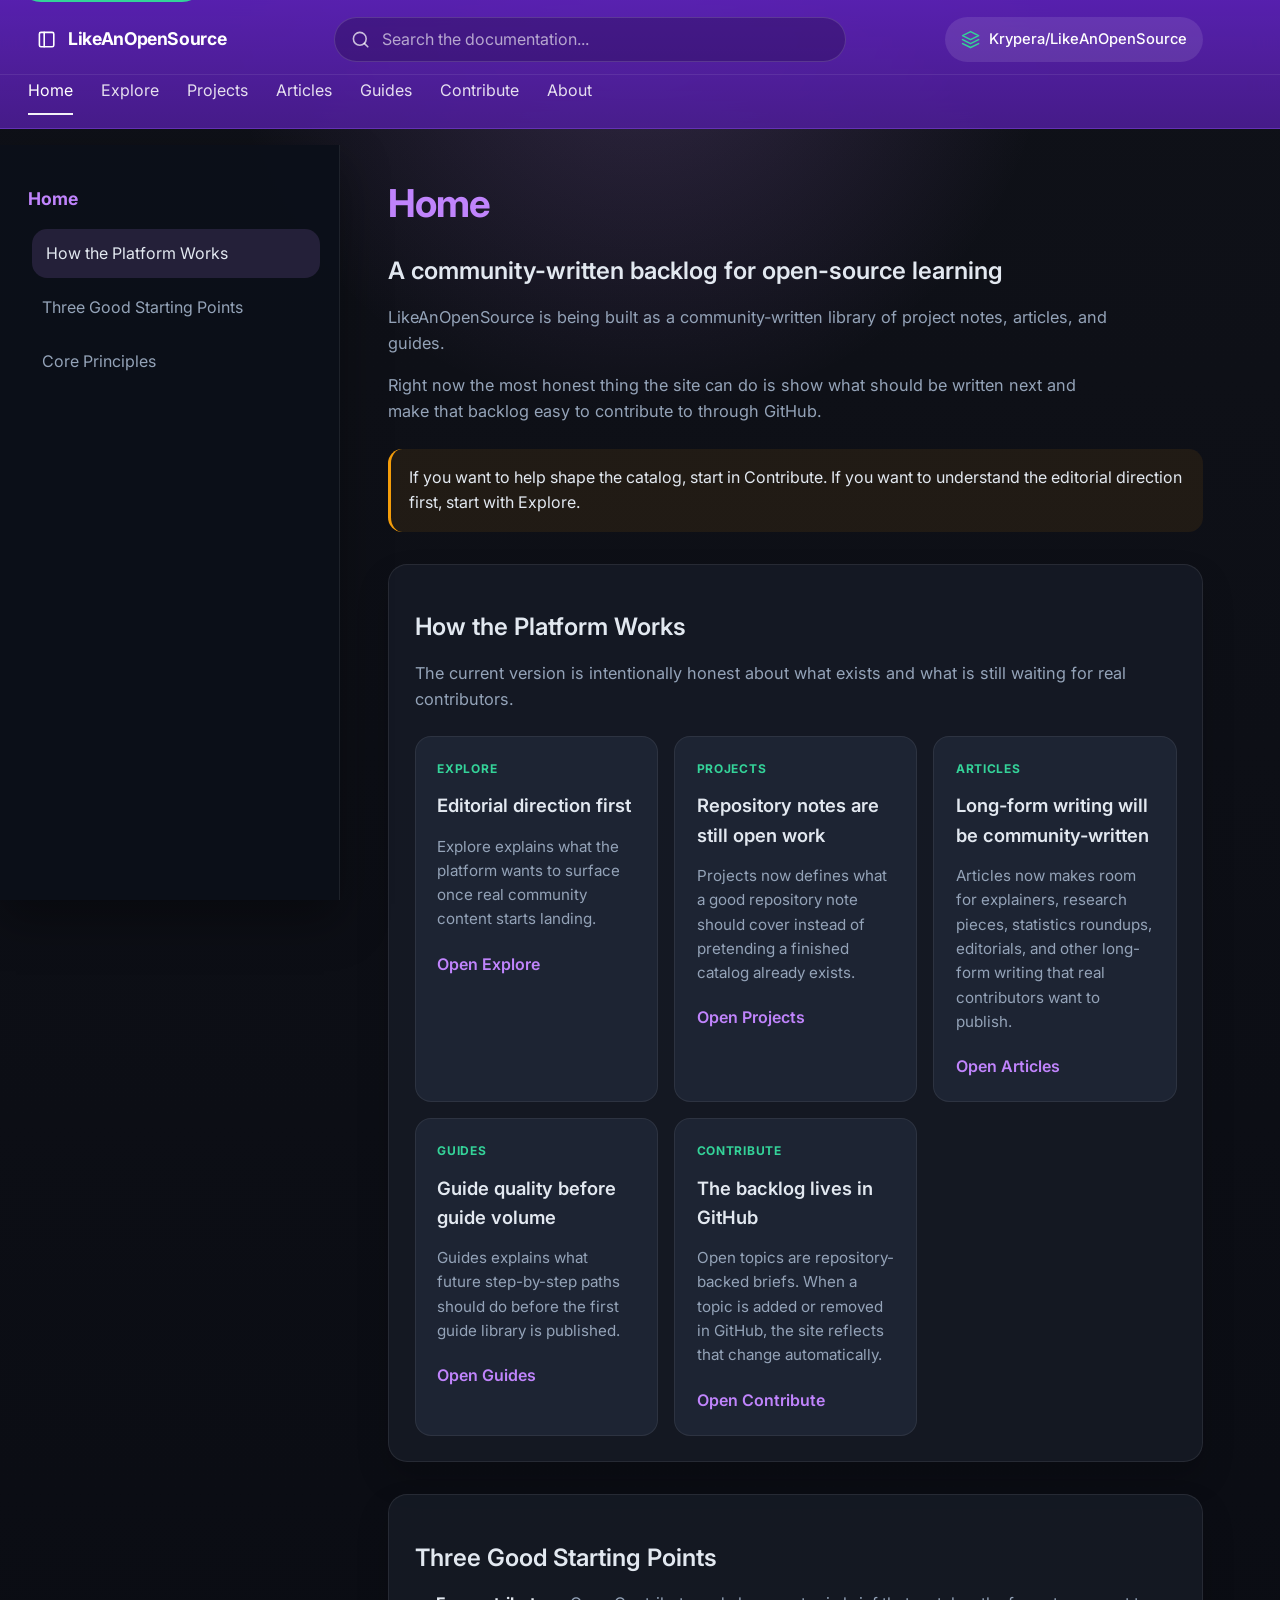
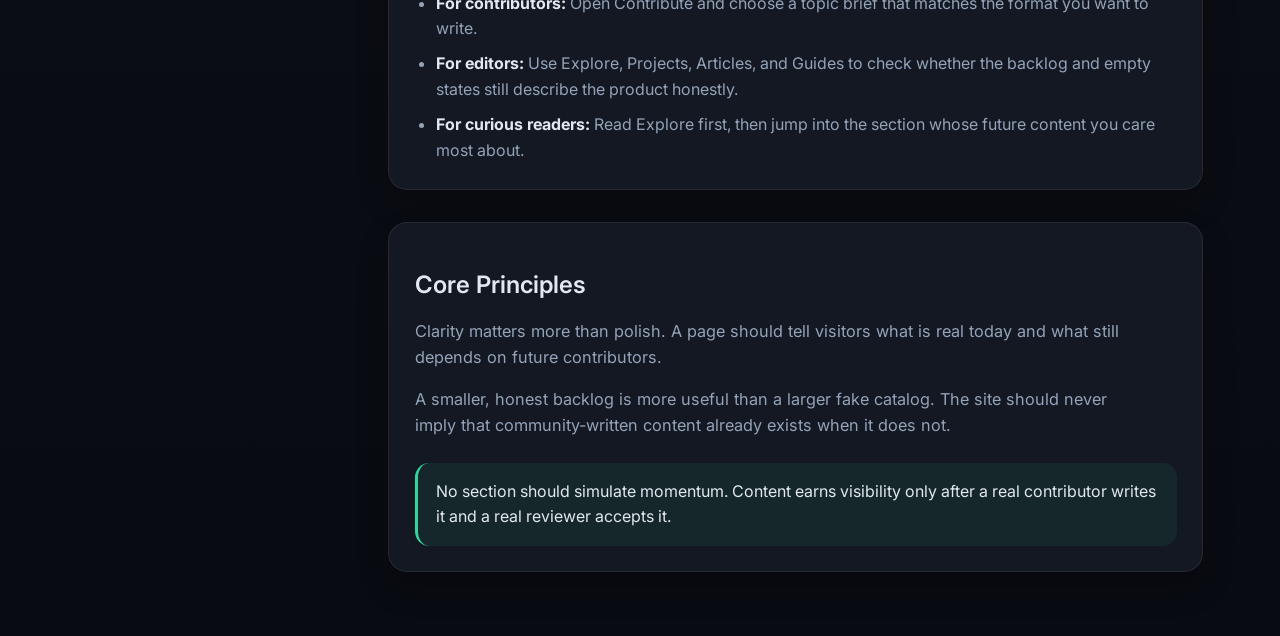
==== commit f5ca1793: "Expand article types and harden runtime fallbacks" ====
--- a/index.html
+++ b/index.html
@@ -227,7 +227,7 @@
                                 {
                                     "tag": "Articles",
                                     "title": "Long-form writing will be community-written",
-                                    "description": "Articles now describes the writing standard and points readers to open article topics rather than seeded essays.",
+                                    "description": "Articles now makes room for explainers, research pieces, statistics roundups, editorials, and other long-form writing that real contributors want to publish.",
                                     "href": "#content-articles",
                                     "linkLabel": "Open Articles",
                                     "external": false
@@ -370,7 +370,7 @@
                                 {
                                     "tag": "Articles",
                                     "title": "Article topics waiting for real writers",
-                                    "description": "Articles defines the editorial bar and points to the article briefs that still need to be written.",
+                                    "description": "Articles now covers explainers, research pieces, statistics writing, and opinionated long-form work that still needs real contributors.",
                                     "href": "#articles-open-call",
                                     "linkLabel": "See article needs",
                                     "external": false
@@ -499,10 +499,11 @@
         },
         "articles": {
             "title": "Articles",
-            "subtitle": "Long-form articles will appear here after contributors publish real writing",
+            "subtitle": "Explainers, research pieces, statistics writing, and other long-form articles will appear here after contributors publish real work",
             "intro": [
                 "There are no published community-written articles yet.",
-                "Instead of showing seeded essays, this section now defines the editorial standard and points contributors toward the open article backlog."
+                "This section is meant to hold a broad range of long-form writing: explainers, research pieces, statistics roundups, ecosystem notes, and essays with a clear point of view.",
+                "Instead of showing seeded essays, it now defines the editorial range and points contributors toward the open article backlog."
             ],
             "groups": [
                 {
@@ -512,14 +513,14 @@
                         {
                             "type": "paragraphs",
                             "items": [
-                                "The article library stays empty until someone writes a real piece with a clear reader, a real question, and defensible reasoning.",
+                                "The article library stays empty until someone writes a real piece with a clear reader, a real question, and useful context, evidence, or perspective.",
                                 "Once a reviewed article record is merged into the repository, it can appear here automatically without hand-authoring new HTML."
                             ]
                         },
                         {
                             "type": "callout",
                             "tone": "default",
-                            "text": "Articles should publish judgment, not filler. If a piece cannot help a reader make a better technical decision, it does not belong here yet."
+                            "text": "Articles should publish useful context, not filler. A good piece can explain a concept, surface research or statistics, document an ecosystem, or argue for a point of view, but it should always leave the reader with something more usable than they had before."
                         }
                     ]
                 },
@@ -539,26 +540,34 @@
                 },
                 {
                     "id": "articles-editorial-bar",
-                    "title": "What A Good Article Must Do",
+                    "title": "What A Good Article Can Be",
                     "blocks": [
                         {
                             "type": "list",
                             "items": [
+                                {
+                                    "label": "Explain a concept clearly",
+                                    "text": "Some articles should help a reader understand a subject, system, tool, or idea without flattening the important details."
+                                },
+                                {
+                                    "label": "Surface research or statistics",
+                                    "text": "Some articles should gather evidence, numbers, or patterns and explain why they matter."
+                                },
+                                {
+                                    "label": "Document an ecosystem or workflow",
+                                    "text": "A strong article can map how a space works, where the friction lives, and what a newcomer should notice first."
+                                },
+                                {
+                                    "label": "Take a defensible position",
+                                    "text": "Opinionated writing is welcome when the reasoning is visible and the claims are grounded."
+                                },
                                 {
                                     "label": "Name the reader",
                                     "text": "Every article should make its intended audience obvious from the start."
                                 },
                                 {
-                                    "label": "Explain the tradeoff",
-                                    "text": "The writing should show what a decision buys, what it costs, and when it stops being the right choice."
-                                },
-                                {
-                                    "label": "Ground the argument",
-                                    "text": "Use practical workflow evidence, repository signals, or real team consequences instead of vague praise."
-                                },
-                                {
-                                    "label": "Stay reusable",
-                                    "text": "A strong article teaches an evaluation lens that a reader can use again elsewhere."
+                                    "label": "Leave the reader with something usable",
+                                    "text": "Whether the piece is an explainer, research note, statistics article, or editorial, it should give the reader a clearer mental model or next step."
                                 }
                             ]
                         }
@@ -574,7 +583,7 @@
                                 {
                                     "tag": "Backlog",
                                     "title": "Browse open article topics",
-                                    "description": "Open the backlog and look for briefs tagged `Article Topic` if you want to write the first long-form LAOS pieces.",
+                                    "description": "Open the backlog and look for briefs tagged `Article Topic` if you want to write explainers, research pieces, statistics writing, or other long-form LAOS articles.",
                                     "href": "#contribute-open-topics",
                                     "linkLabel": "Open article backlog",
                                     "external": false
@@ -621,6 +630,7 @@
                         {
                             "type": "markdown-inline",
                             "content": "# Guide contribution model\n\nLAOS does not want guides that read like disconnected documentation fragments. A guide should act like a path: it should help a reader decide where to begin, what to compare, and when they are ready to move forward.\n\n## Start from a real decision\n\nA good guide begins with a real question, such as:\n\n- Which documentation platform fits a small team?\n- How should I judge whether a repository is worth contributing to?\n- What should I check before opening my first pull request?\n\nIf the guide cannot name the decision it is helping with, it is probably too broad.\n\n## Move the reader forward in stages\n\nGood LAOS guides should usually move through three stages:\n\n1. Clarify the situation the reader is in.\n2. Explain the criteria they should use to judge options.\n3. Give them a concrete next action.\n\nThat structure keeps the guide useful even when the ecosystem around it changes.\n\n## Connect to the rest of the site\n\nGuides should not try to contain everything. They should hand off clearly to:\n\n- `Projects` when the reader needs a repository note\n- `Articles` when the reader needs deeper tradeoff analysis\n- `Contribute` when the reader wants to help fill a gap in the library\n\nThe handoff matters as much as the explanation.\n",
+                            "sourcePath": "content/guides/guide-contribution-model.md",
                             "skipTitle": true
                         }
                     ]
@@ -632,6 +642,7 @@
                         {
                             "type": "markdown-inline",
                             "content": "# Guide writing rules\n\nLAOS guides should make the next step feel possible, not just informative.\n\n## Write for motion, not for display\n\nThe reader should finish a guide knowing what to do next. That means:\n\n- define the reader clearly\n- keep the scope narrow\n- explain why each step exists\n- show where a reader can stop and still leave with value\n\n## Prefer criteria over slogans\n\nA guide should teach how to judge something, not just what to like. Use criteria such as:\n\n- onboarding clarity\n- maintenance signal\n- cost of adoption\n- contribution difficulty\n\nThose make the guide reusable beyond a single example.\n\n## Avoid these failure modes\n\n- broad introductions that never narrow into a decision\n- fake certainty about tools or workflows\n- copying product language from repository marketing\n- listing steps without explaining what success looks like\n\nIf the writing sounds polished but does not reduce hesitation, it still needs work.\n",
+                            "sourcePath": "content/guides/guide-writing-rules.md",
                             "skipTitle": true
                         }
                     ]
@@ -803,6 +814,7 @@
                                 },
                                 {
                                     "tag": "Article Topic",
+                                    "type": "Research",
                                     "title": "Explain how teams judge repository health",
                                     "description": "Write an article about the signals teams actually use to decide whether a repository is trustworthy enough to study, adopt, or contribute to.",
                                     "details": [
@@ -829,6 +841,7 @@
                                 },
                                 {
                                     "tag": "Article Topic",
+                                    "type": "Explainer",
                                     "title": "Write about what makes maintainer feedback useful",
                                     "description": "Explain how maintainer replies, review style, and issue follow-up change whether contributors stay engaged or leave early.",
                                     "details": [
@@ -986,6 +999,7 @@
                                 {
                                     "id": "repository-health-article",
                                     "tag": "Article Topic",
+                                    "type": "Research",
                                     "title": "Explain how teams judge repository health",
                                     "description": "Write an article about the signals teams actually use to decide whether a repository is trustworthy enough to study, adopt, or contribute to.",
                                     "details": [
@@ -1015,6 +1029,7 @@
                                 {
                                     "id": "maintainer-feedback-article",
                                     "tag": "Article Topic",
+                                    "type": "Explainer",
                                     "title": "Write about what makes maintainer feedback useful",
                                     "description": "Explain how maintainer replies, review style, and issue follow-up change whether contributors stay engaged or leave early.",
                                     "details": [
--- a/style.css
+++ b/style.css
@@ -594,6 +594,28 @@
     margin-bottom: 1rem;
 }
 
+.markdown-media {
+    margin: 1.4rem 0;
+    padding: 0.75rem;
+    border: 1px solid rgba(255, 255, 255, 0.08);
+    border-radius: 1rem;
+    background: rgba(255, 255, 255, 0.03);
+}
+
+.markdown-media-image {
+    width: 100%;
+    max-height: 34rem;
+    border-radius: 0.75rem;
+    object-fit: cover;
+    background: rgba(255, 255, 255, 0.04);
+}
+
+.markdown-media figcaption {
+    margin-top: 0.75rem;
+    color: var(--text-secondary);
+    font-size: 0.92rem;
+}
+
 .inline-code {
     display: inline-block;
     padding: 0.18rem 0.45rem;
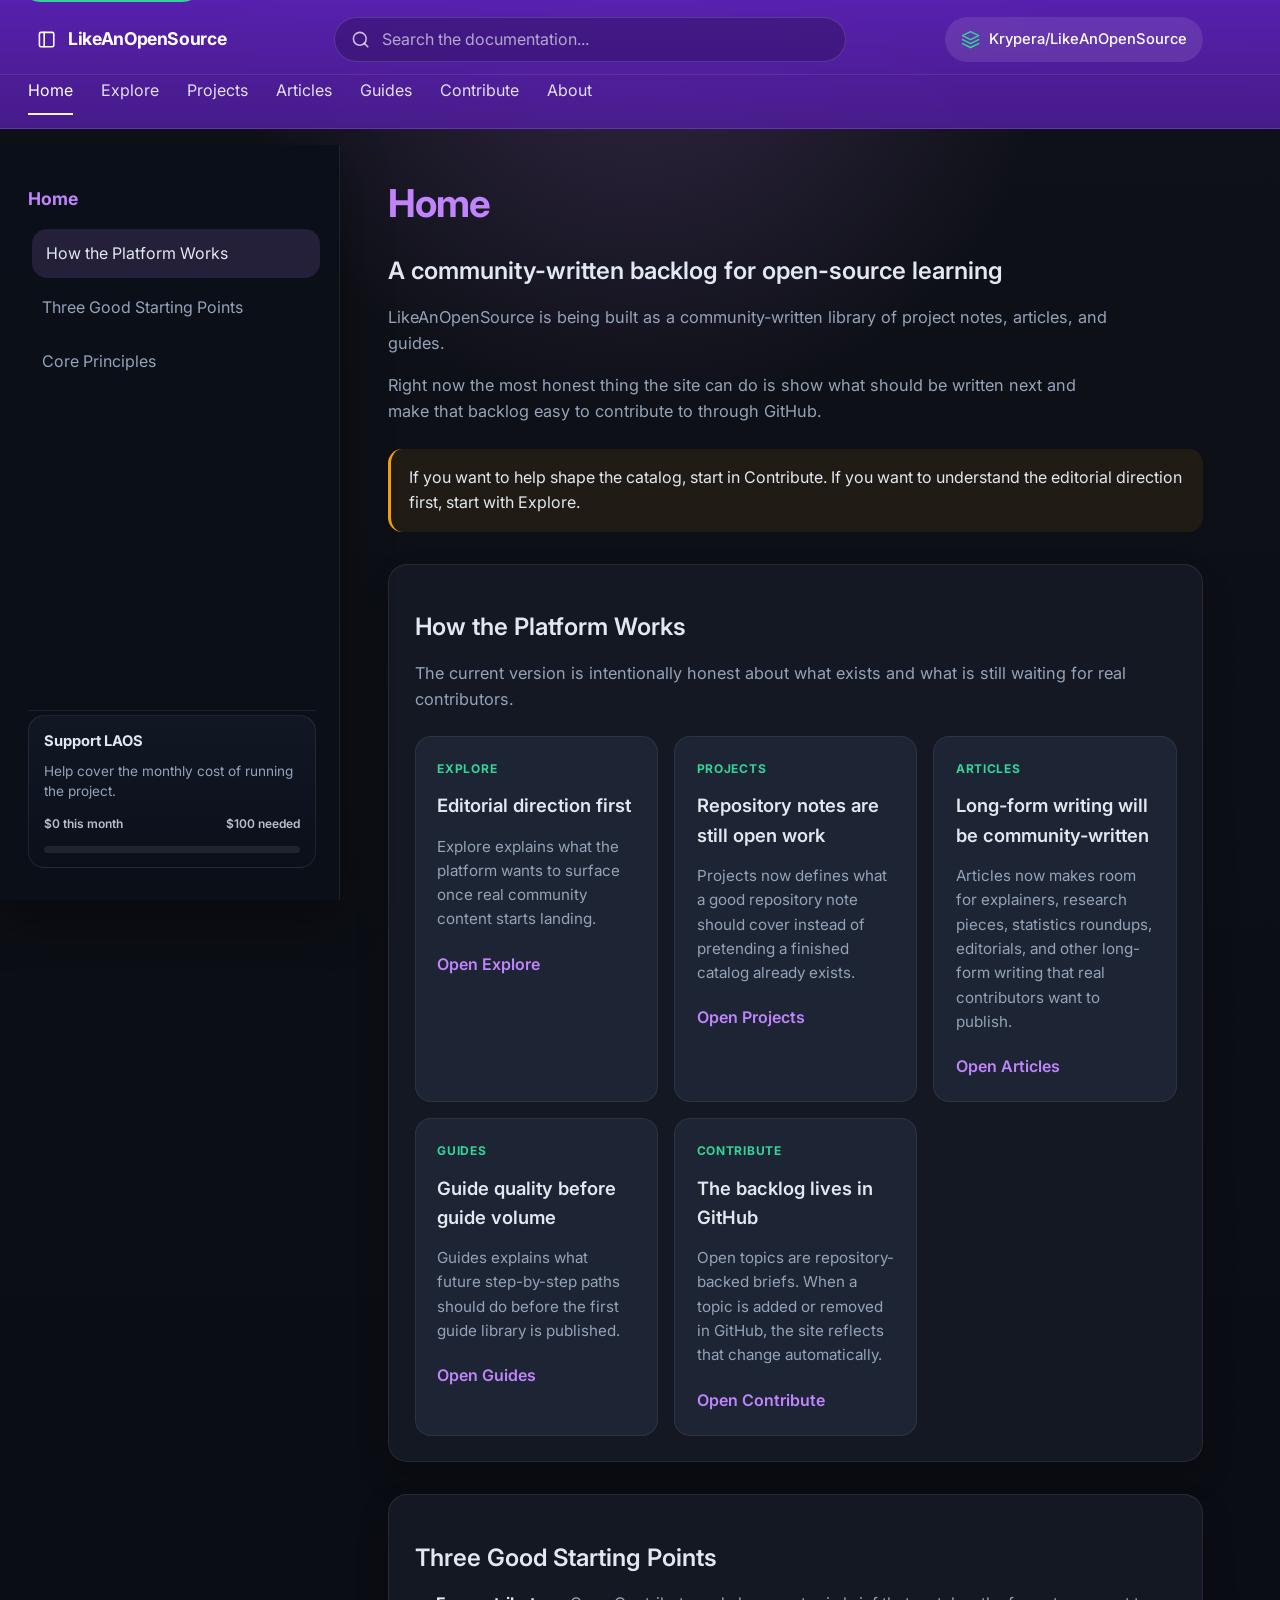
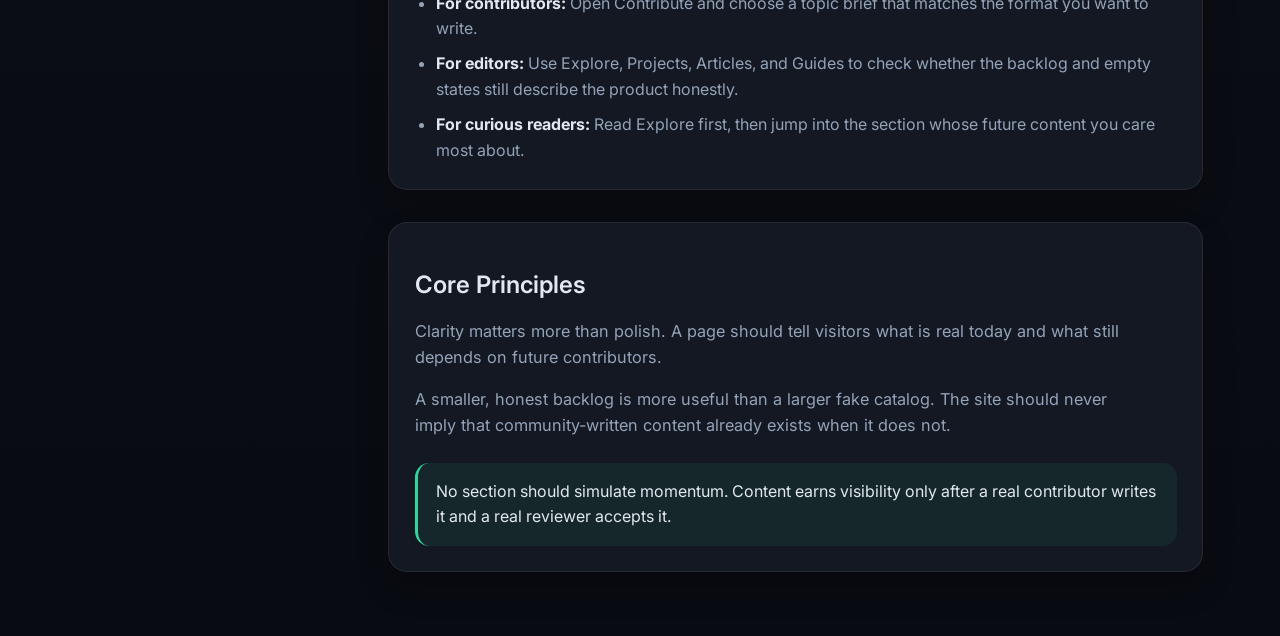
==== commit c0ed3139: "Add repository-backed support surface" ====
--- a/index.html
+++ b/index.html
@@ -128,6 +128,7 @@
                 </ul>
             </div>
         </div>
+        <div id="sidebar-footer"></div>
     </aside>
 
     <main id="main-content" class="main-content">
@@ -185,6 +186,53 @@
         "name": "LikeAnOpenSource",
         "repositoryUrl": "https://github.com/Krypera/LikeAnOpenSource"
     },
+    "funding": {
+        "enabled": true,
+        "sidebarLabel": "Support LAOS",
+        "sidebarCaption": "Help cover the monthly cost of running the project.",
+        "reportingMonth": "April 2026",
+        "monthlyRaisedUsd": 0,
+        "why": [
+            "Keep LikeAnOpenSource online without ads or paywalls.",
+            "Cover the recurring cost of hosting, maintenance, and contributor-facing tooling.",
+            "Give the project room to publish better guides, reviews, and backlog updates over time."
+        ],
+        "expenses": [
+            {
+                "label": "Hosting and bandwidth",
+                "monthlyUsd": 35,
+                "note": "Static site delivery, asset traffic, and uptime monitoring."
+            },
+            {
+                "label": "Domain and basic operations",
+                "monthlyUsd": 15,
+                "note": "Domain renewal, DNS, and small operational services."
+            },
+            {
+                "label": "Tooling and QA",
+                "monthlyUsd": 50,
+                "note": "Validation, testing, and editorial workflow tooling."
+            }
+        ],
+        "wallets": [
+            {
+                "network": "Ethereum",
+                "symbol": "ETH",
+                "address": "Coming soon"
+            },
+            {
+                "network": "Solana",
+                "symbol": "SOL",
+                "address": "Coming soon"
+            },
+            {
+                "network": "BNB Chain",
+                "symbol": "BNB",
+                "address": "Coming soon"
+            }
+        ],
+        "disclaimer": "These figures are working monthly estimates and will be updated as the project cost changes."
+    },
     "sections": {
         "home": {
             "title": "Home",
--- a/style.css
+++ b/style.css
@@ -298,6 +298,8 @@
 
 .sidebar {
     position: fixed;
+    display: flex;
+    flex-direction: column;
     top: 0;
     left: 0;
     z-index: 100;
@@ -312,6 +314,15 @@
     transition: transform 0.25s ease;
 }
 
+#sidebar-menus {
+    flex: 1 1 auto;
+}
+
+#sidebar-footer {
+    margin-top: auto;
+    padding-top: 1rem;
+}
+
 .sidebar.open {
     transform: translateX(0);
 }
@@ -368,6 +379,72 @@
     background-color: rgba(192, 132, 252, 0.14);
     color: var(--text-primary);
     transform: translateX(4px);
+}
+
+.sidebar-footer-card {
+    padding-top: 0.25rem;
+    border-top: 1px solid rgba(255, 255, 255, 0.08);
+}
+
+.sidebar-funding-card {
+    display: block;
+    padding: 0.9rem 0.95rem;
+    border: 1px solid rgba(255, 255, 255, 0.08);
+    border-radius: 1rem;
+    background: linear-gradient(180deg, rgba(18, 25, 38, 0.92), rgba(11, 16, 26, 0.96));
+    transition: border-color 0.2s ease, background-color 0.2s ease, transform 0.2s ease;
+}
+
+.sidebar-funding-card:hover,
+.sidebar-funding-card:focus-visible,
+.sidebar-funding-card.active {
+    transform: translateY(-1px);
+    border-color: rgba(52, 211, 153, 0.34);
+    background: linear-gradient(180deg, rgba(19, 30, 43, 0.96), rgba(12, 18, 29, 0.98));
+}
+
+.sidebar-funding-label {
+    display: block;
+    color: var(--text-primary);
+    font-size: 0.92rem;
+    font-weight: 700;
+}
+
+.sidebar-funding-caption {
+    display: block;
+    margin-top: 0.45rem;
+    color: var(--text-secondary);
+    font-size: 0.85rem;
+    line-height: 1.5;
+}
+
+.sidebar-funding-stats {
+    display: flex;
+    justify-content: space-between;
+    gap: 0.75rem;
+    margin-top: 0.8rem;
+    color: rgba(232, 240, 255, 0.78);
+    font-size: 0.75rem;
+    font-weight: 600;
+}
+
+.sidebar-funding-progress,
+.support-progress {
+    display: block;
+    width: 100%;
+    height: 0.4rem;
+    margin-top: 0.8rem;
+    border-radius: 999px;
+    overflow: hidden;
+    background: rgba(255, 255, 255, 0.08);
+}
+
+.sidebar-funding-progress-bar,
+.support-progress-bar {
+    display: block;
+    height: 100%;
+    border-radius: inherit;
+    background: linear-gradient(90deg, #34d399, #60a5fa);
 }
 
 .main-content {
@@ -616,6 +693,51 @@
     font-size: 0.92rem;
 }
 
+.markdown-link {
+    color: var(--accent-green);
+    text-decoration: underline;
+    text-decoration-thickness: 1px;
+    text-decoration-color: rgba(52, 211, 153, 0.4);
+    text-underline-offset: 0.16em;
+}
+
+.markdown-link:hover,
+.markdown-link:focus-visible {
+    color: #9ef1cd;
+    text-decoration-color: rgba(158, 241, 205, 0.7);
+}
+
+.markdown-blockquote {
+    margin: 1.4rem 0;
+    padding: 1rem 1.1rem 1rem 1.25rem;
+    border-left: 3px solid rgba(192, 132, 252, 0.55);
+    border-radius: 0.95rem;
+    background: rgba(91, 33, 182, 0.08);
+}
+
+.markdown-blockquote .doc-text {
+    margin-bottom: 0;
+    color: var(--text-primary);
+}
+
+.markdown-code-block {
+    margin: 1.4rem 0;
+    padding: 1rem 1.1rem;
+    border: 1px solid rgba(192, 132, 252, 0.14);
+    border-radius: 1rem;
+    background: rgba(8, 12, 24, 0.92);
+    overflow-x: auto;
+}
+
+.markdown-code {
+    display: block;
+    color: #d6e3ff;
+    font-family: ui-monospace, SFMono-Regular, Menlo, Consolas, monospace;
+    font-size: 0.93rem;
+    line-height: 1.65;
+    white-space: pre;
+}
+
 .inline-code {
     display: inline-block;
     padding: 0.18rem 0.45rem;
@@ -715,6 +837,161 @@
     margin-top: 0.15rem;
     color: var(--accent-purple);
     font-weight: 600;
+}
+
+.support-stat-grid {
+    display: grid;
+    grid-template-columns: repeat(auto-fit, minmax(180px, 1fr));
+    gap: 1rem;
+    margin-top: 1.25rem;
+}
+
+.support-stat-card,
+.support-wallet-card {
+    padding: 1rem 1.05rem;
+    border: 1px solid rgba(255, 255, 255, 0.08);
+    border-radius: 1rem;
+    background: rgba(8, 12, 24, 0.72);
+}
+
+.support-stat-label {
+    color: var(--text-secondary);
+    font-size: 0.8rem;
+    font-weight: 700;
+    letter-spacing: 0.04em;
+    text-transform: uppercase;
+}
+
+.support-stat-value {
+    margin-top: 0.55rem;
+    color: var(--text-primary);
+    font-size: clamp(1.45rem, 2vw, 1.9rem);
+    font-weight: 700;
+}
+
+.support-stat-note {
+    margin-top: 0.45rem;
+    color: var(--text-secondary);
+    font-size: 0.9rem;
+    line-height: 1.5;
+}
+
+.support-expense-list {
+    display: grid;
+    gap: 0.9rem;
+    margin: 1.25rem 0 0;
+    padding: 0;
+    list-style: none;
+}
+
+.support-expense-item {
+    display: flex;
+    align-items: flex-start;
+    justify-content: space-between;
+    gap: 1rem;
+    padding: 1rem 1.05rem;
+    border: 1px solid rgba(255, 255, 255, 0.08);
+    border-radius: 1rem;
+    background: rgba(11, 16, 27, 0.72);
+}
+
+.support-expense-label {
+    color: var(--text-primary);
+    font-size: 1rem;
+    font-weight: 600;
+}
+
+.support-expense-note {
+    margin-top: 0.35rem;
+    color: var(--text-secondary);
+    font-size: 0.92rem;
+    line-height: 1.55;
+}
+
+.support-expense-amount {
+    color: var(--accent-green);
+    font-size: 1.05rem;
+    font-weight: 700;
+    white-space: nowrap;
+}
+
+.support-wallet-grid {
+    display: grid;
+    grid-template-columns: repeat(auto-fit, minmax(220px, 1fr));
+    gap: 1rem;
+    margin-top: 1.25rem;
+}
+
+.support-wallet-head {
+    display: flex;
+    align-items: flex-start;
+    justify-content: space-between;
+    gap: 0.75rem;
+}
+
+.support-wallet-network {
+    color: var(--text-primary);
+    font-size: 1rem;
+    font-weight: 600;
+}
+
+.support-wallet-symbol {
+    display: inline-flex;
+    margin-top: 0.45rem;
+    padding: 0.2rem 0.45rem;
+    border-radius: 999px;
+    background: rgba(96, 165, 250, 0.14);
+    color: #bfdbfe;
+    font-size: 0.78rem;
+    font-weight: 700;
+    letter-spacing: 0.04em;
+    text-transform: uppercase;
+}
+
+.support-wallet-address {
+    margin-top: 1rem;
+    color: #d6e3ff;
+    font-family: ui-monospace, SFMono-Regular, Menlo, Consolas, monospace;
+    font-size: 0.92rem;
+    line-height: 1.7;
+    word-break: break-word;
+}
+
+.support-wallet-placeholder {
+    color: var(--text-secondary);
+    font-style: italic;
+}
+
+.wallet-copy-button {
+    flex-shrink: 0;
+    min-width: 5.5rem;
+    padding: 0.5rem 0.75rem;
+    border: 1px solid rgba(96, 165, 250, 0.24);
+    border-radius: 0.8rem;
+    background: rgba(96, 165, 250, 0.12);
+    color: #dbeafe;
+    font-size: 0.82rem;
+    font-weight: 700;
+    cursor: pointer;
+    transition: border-color 0.2s ease, background-color 0.2s ease;
+}
+
+.wallet-copy-button:hover,
+.wallet-copy-button:focus-visible {
+    border-color: rgba(96, 165, 250, 0.4);
+    background: rgba(96, 165, 250, 0.2);
+}
+
+.wallet-copy-button[data-state="success"] {
+    border-color: rgba(52, 211, 153, 0.38);
+    background: rgba(52, 211, 153, 0.14);
+    color: #d1fae5;
+}
+
+.wallet-copy-button[data-state="error"] {
+    border-color: rgba(245, 158, 11, 0.4);
+    background: rgba(245, 158, 11, 0.14);
+    color: #fde68a;
 }
 
 .card-link:hover {
@@ -941,6 +1218,14 @@
     .user-area {
         margin-left: auto;
     }
+
+    .support-expense-item {
+        flex-direction: column;
+    }
+
+    .support-expense-amount {
+        white-space: normal;
+    }
 }
 
 @media (max-width: 720px) {
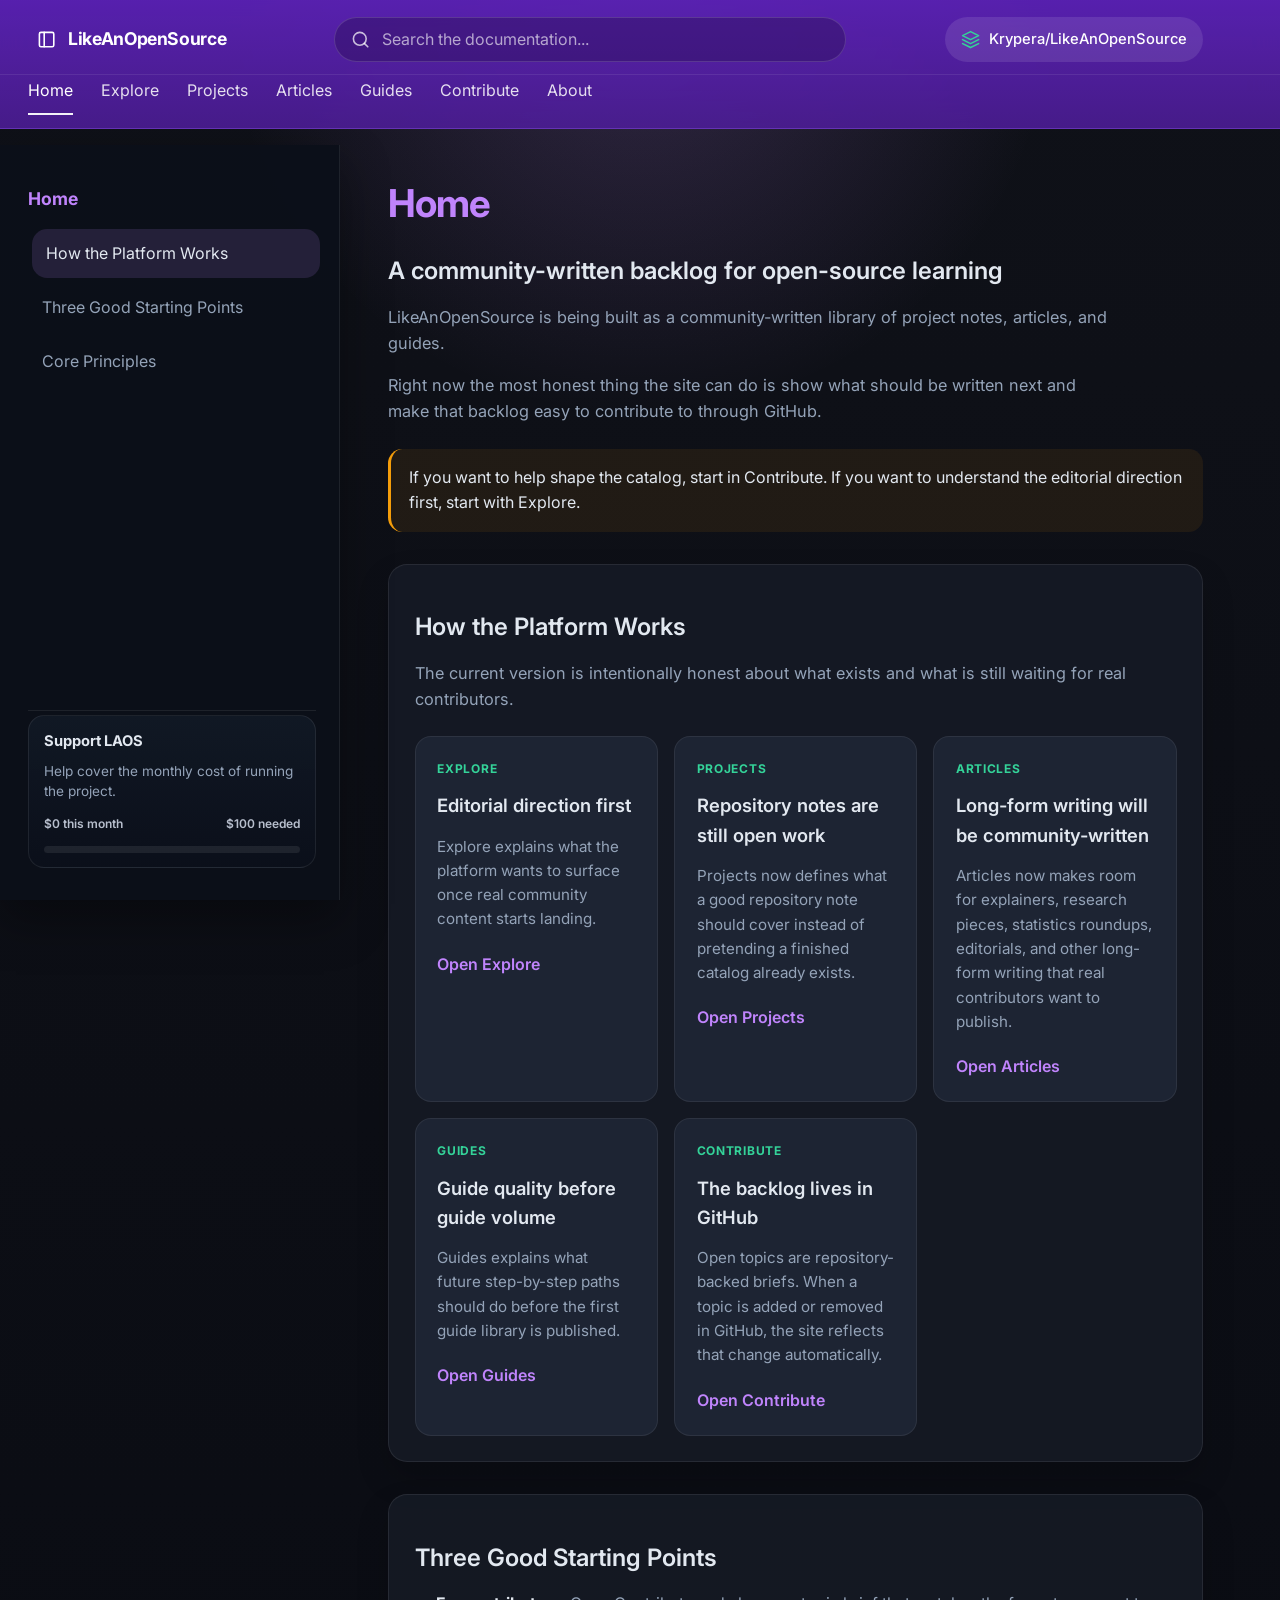
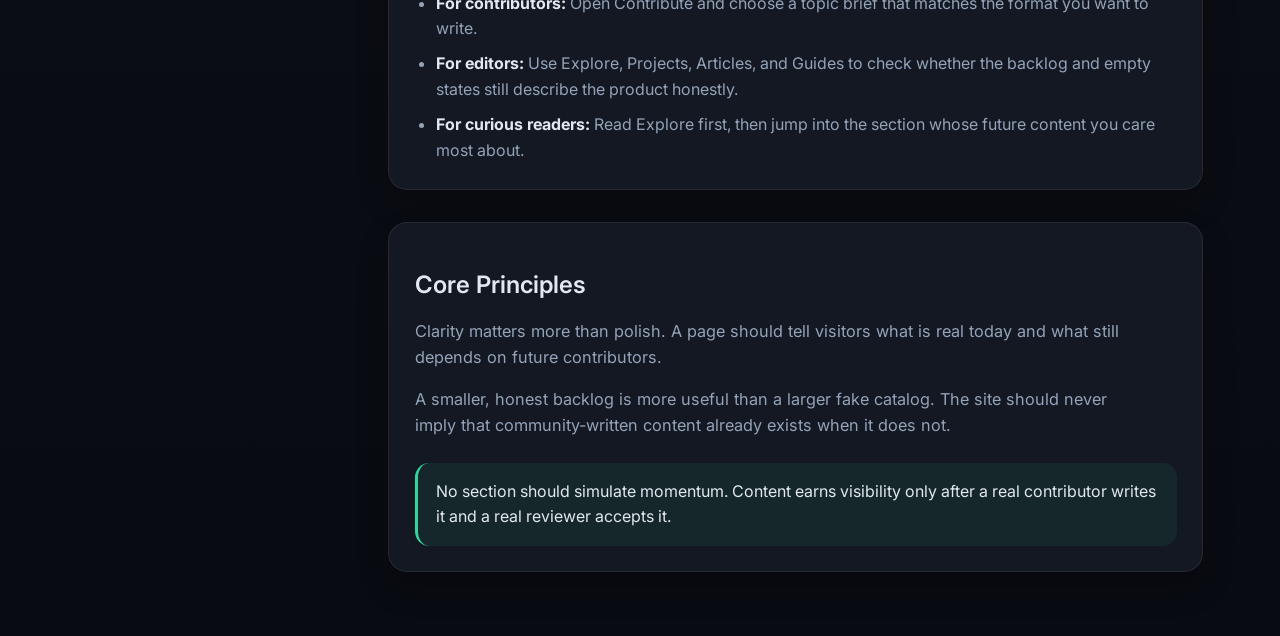
==== commit a1407087: "Polish about copy and hide loading shell" ====
--- a/index.html
+++ b/index.html
@@ -46,11 +46,42 @@
     </script>
     <link rel="preconnect" href="https://fonts.googleapis.com">
     <link rel="preconnect" href="https://fonts.gstatic.com" crossorigin>
+    <script>
+        (() => {
+            const root = document.documentElement;
+            root.classList.add("app-hydrating");
+            window.__laosHydrationComplete = false;
+
+            window.setTimeout(() => {
+                if (!window.__laosHydrationComplete) {
+                    root.classList.remove("app-hydrating");
+                }
+            }, 4000);
+        })();
+    </script>
+    <style>
+        html.app-hydrating #sidebar-menus,
+        html.app-hydrating #sidebar-footer,
+        html.app-hydrating #content-sections {
+            opacity: 0;
+            visibility: hidden;
+        }
+    </style>
     <link rel="stylesheet" href="style.css">
     <link href="https://fonts.googleapis.com/css2?family=Inter:wght@400;500;600;700&display=swap" rel="stylesheet">
 </head>
 <body>
-    <a class="skip-link" href="#main-content">Skip to main content</a>
+    <noscript>
+        <style>
+            #sidebar-menus,
+            #sidebar-footer,
+            #content-sections {
+                display: block !important;
+                opacity: 1 !important;
+                visibility: visible !important;
+            }
+        </style>
+    </noscript>
 
     <header class="site-header">
         <div class="header-content">
@@ -120,7 +151,7 @@
             </button>
         </div>
 
-        <div id="sidebar-menus">
+        <div id="sidebar-menus" style="display: none;">
             <div class="sidebar-menu active" id="menu-home" data-menu="home">
                 <h2 class="sidebar-title">Loading</h2>
                 <ul class="sidebar-list">
@@ -128,7 +159,7 @@
                 </ul>
             </div>
         </div>
-        <div id="sidebar-footer"></div>
+        <div id="sidebar-footer" style="display: none;"></div>
     </aside>
 
     <main id="main-content" class="main-content">
@@ -153,7 +184,7 @@
 
         <div class="data-source-banner" id="content-source-banner" hidden></div>
 
-        <div id="content-sections">
+        <div id="content-sections" style="display: none;">
             <section id="content-home" class="content-section active" data-title="Home" tabindex="-1">
                 <h1 class="doc-title">LikeAnOpenSource</h1>
                 <p class="doc-subtitle">Loading the current content model</p>
@@ -1175,58 +1206,59 @@
         },
         "about": {
             "title": "About",
-            "subtitle": "Why the platform exists",
+            "subtitle": "What this platform is and why it works this way",
             "groups": [
                 {
                     "id": "about-what-is-laos",
-                    "title": "What Is LAOS?",
+                    "title": "What LikeAnOpenSource Is",
                     "blocks": [
                         {
                             "type": "paragraphs",
                             "items": [
-                                "LikeAnOpenSource (LAOS) is a platform for turning open-source curiosity into grounded understanding and useful contribution paths.",
-                                "Instead of pretending a large catalog already exists, the platform is being built in public with a GitHub-backed backlog and a community-written publishing model."
-                            ]
-                        }
-                    ]
-                },
-                {
-                    "id": "about-philosophy",
-                    "title": "Our Philosophy",
+                                "LikeAnOpenSource is a documentation and discovery platform for open-source projects, built in public from the beginning.",
+                                "The most honest version of the platform right now is its backlog: a visible, repository-backed list of what should be written next and where contributors can help."
+                            ]
+                        }
+                    ]
+                },
+                {
+                    "id": "about-why-it-exists",
+                    "title": "Why It Exists",
+                    "blocks": [
+                        {
+                            "type": "paragraphs",
+                            "items": [
+                                "Open-source projects are often readable once you are inside them. Getting inside is the harder part.",
+                                "Contribution paths are unclear. Project complexity is hard to compare. First steps are buried. This platform exists to make those entry points visible, not by pretending a polished catalog already exists, but by building one honestly in the open."
+                            ]
+                        }
+                    ]
+                },
+                {
+                    "id": "about-how-it-stays-honest",
+                    "title": "How It Stays Honest",
                     "blocks": [
                         {
                             "type": "list",
                             "items": [
                                 {
-                                    "label": "Build in public",
-                                    "text": "Let the repository show what the platform still needs, not only what it has already finished."
-                                },
-                                {
-                                    "label": "Prefer honest empty states",
-                                    "text": "A clear backlog is more trustworthy than a fake catalog."
-                                },
-                                {
-                                    "label": "Make contribution feel possible",
-                                    "text": "People should leave the site feeling closer to a useful contribution, not further from it."
-                                }
-                            ]
-                        }
-                    ]
-                },
-                {
-                    "id": "about-quality",
-                    "title": "Editorial Standard",
-                    "blocks": [
-                        {
-                            "type": "paragraphs",
-                            "items": [
-                                "Every visible topic or published piece should earn its place by solving a real editorial gap and helping the next reader make a better decision."
+                                    "label": "The backlog is the product",
+                                    "text": "Right now the most useful thing the site can do is show what needs to be written. The open topic list is not a placeholder. It is the current artifact."
+                                },
+                                {
+                                    "label": "Content lives in the repository",
+                                    "text": "Everything on the site can be traced back to real files in the repository, where it can be reviewed, improved, and discussed in the open."
+                                },
+                                {
+                                    "label": "Nothing is faked forward",
+                                    "text": "Sections that do not have real content yet say so directly, instead of hiding behind empty placeholders or premature polish."
+                                }
                             ]
                         },
                         {
                             "type": "callout",
                             "tone": "warning",
-                            "text": "Trust is the product. If the site claims something exists, visitors should be able to see the real repository-backed source behind it."
+                            "text": "If something appears on the site, you should be able to trace it back to real work in the repository."
                         }
                     ]
                 },
@@ -1240,7 +1272,7 @@
                                 {
                                     "tag": "GitHub",
                                     "title": "Main repository",
-                                    "description": "Track the codebase, the backlog, and the content model that powers the site.",
+                                    "description": "See the code, the open topics, and the content that shapes the site.",
                                     "href": "https://github.com/Krypera/LikeAnOpenSource",
                                     "linkLabel": "Open repository",
                                     "external": true
@@ -1248,7 +1280,7 @@
                                 {
                                     "tag": "Backlog",
                                     "title": "Open contribution topics",
-                                    "description": "Browse the live topic backlog that the site reads directly from the repository.",
+                                    "description": "Browse the current writing backlog and see what still needs contributors.",
                                     "href": "#content-contribute",
                                     "linkLabel": "Open Contribute",
                                     "external": false
--- a/style.css
+++ b/style.css
@@ -84,23 +84,6 @@
     border: 0;
 }
 
-.skip-link {
-    position: absolute;
-    left: 1rem;
-    top: -3rem;
-    z-index: 999;
-    padding: 0.75rem 1rem;
-    border-radius: 999px;
-    background-color: var(--accent-green);
-    color: #06210f;
-    font-weight: 700;
-    transition: top 0.2s ease;
-}
-
-.skip-link:focus {
-    top: 1rem;
-}
-
 .site-header {
     position: sticky;
     top: 0;
@@ -323,6 +306,13 @@
     padding-top: 1rem;
 }
 
+.app-hydrating #sidebar-menus,
+.app-hydrating #sidebar-footer,
+.app-hydrating #content-sections {
+    opacity: 0;
+    visibility: hidden;
+}
+
 .sidebar.open {
     transform: translateX(0);
 }
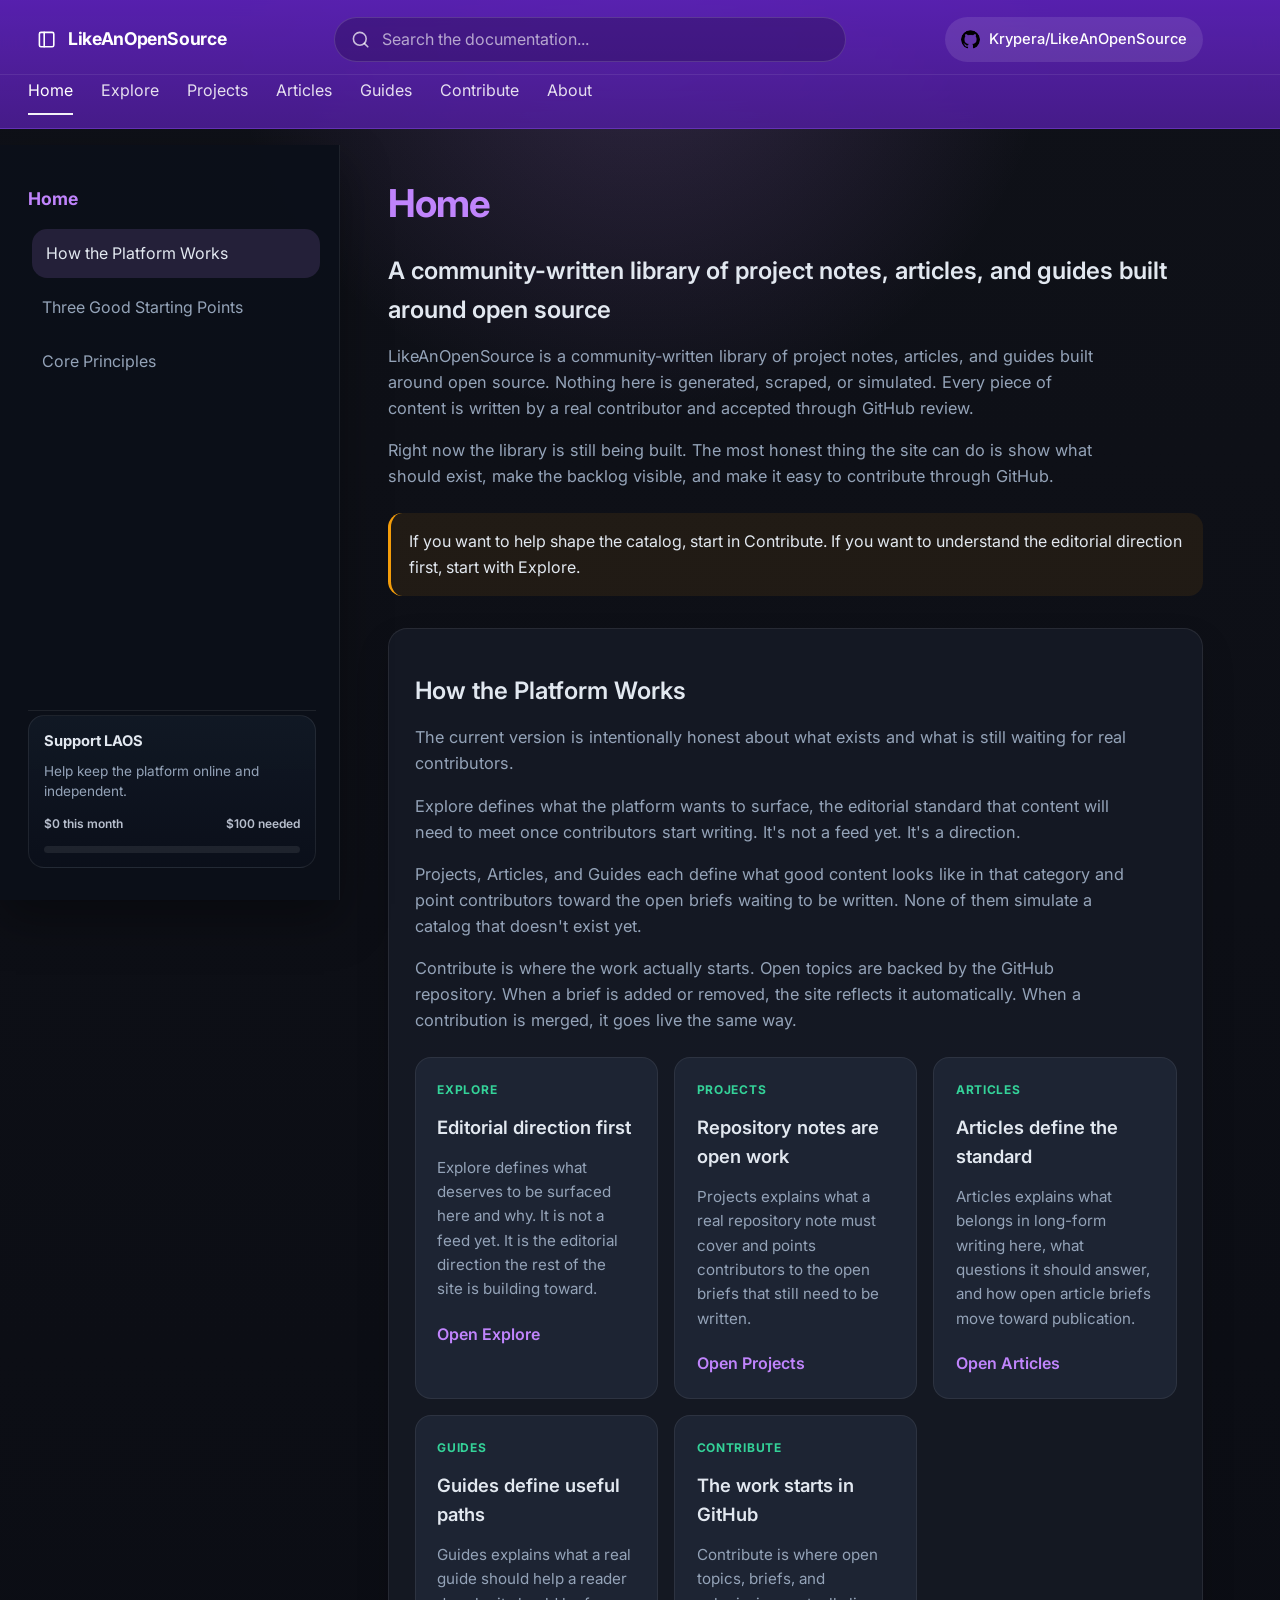
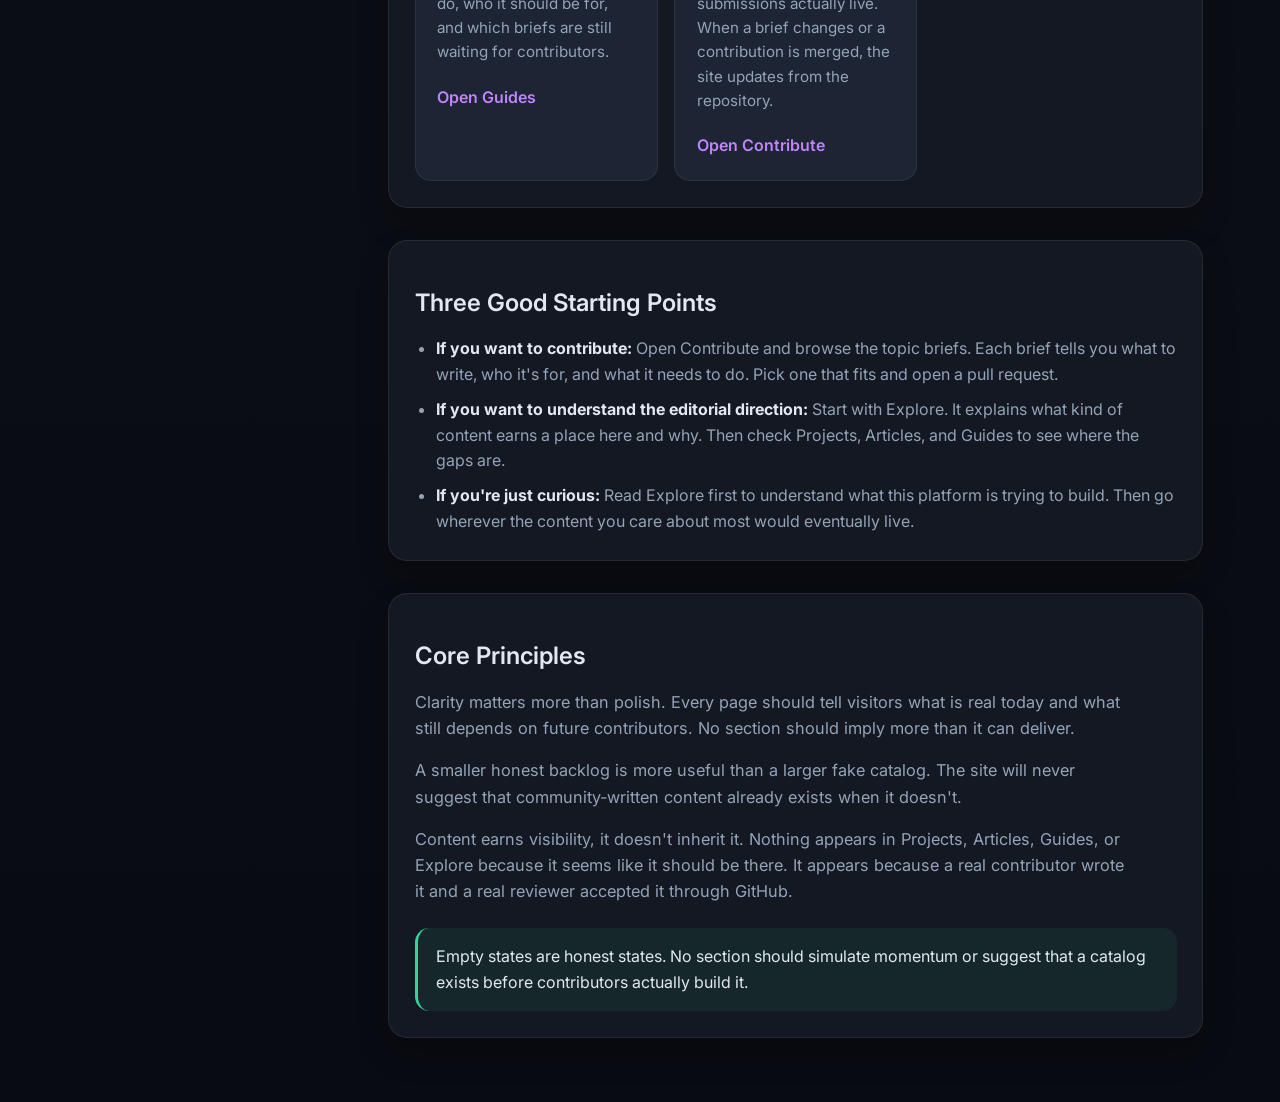
==== commit 195530d4: "Refine content surfaces and support flow" ====
--- a/index.html
+++ b/index.html
@@ -116,12 +116,8 @@
             </div>
 
             <div class="user-area">
-                <a href="https://github.com/Krypera/LikeAnOpenSource" target="_blank" rel="noopener noreferrer" class="repo-link">
-                    <svg class="repo-icon" viewBox="0 0 24 24" fill="none" stroke="currentColor" stroke-width="2" stroke-linecap="round" stroke-linejoin="round" aria-hidden="true">
-                        <path d="M12 2L2 7l10 5 10-5-10-5z"></path>
-                        <path d="M2 17l10 5 10-5"></path>
-                        <path d="M2 12l10 5 10-5"></path>
-                    </svg>
+                <a href="https://github.com/Krypera/LikeAnOpenSource" target="_blank" rel="noopener noreferrer" class="repo-link" aria-label="Open LikeAnOpenSource on GitHub">
+                    <img class="repo-icon repo-icon-image" src="25231.png" alt="" aria-hidden="true">
                     <span>Krypera/LikeAnOpenSource</span>
                 </a>
             </div>
@@ -220,13 +216,17 @@
     "funding": {
         "enabled": true,
         "sidebarLabel": "Support LAOS",
-        "sidebarCaption": "Help cover the monthly cost of running the project.",
+        "sidebarCaption": "Help keep the platform online and independent.",
         "reportingMonth": "April 2026",
         "monthlyRaisedUsd": 0,
+        "noAds": [
+            "LAOS doesn't run ads. It doesn't take sponsorships. It doesn't sell placement in the project catalog or the backlog.",
+            "That's a choice, not an oversight. A platform that evaluates open source projects honestly can't also accept money from the people whose projects it evaluates. The editorial independence is the product. Ads would compromise it.",
+            "The alternative is direct support from the people who find the platform useful. If LAOS helps you, you can help keep it running."
+        ],
         "why": [
-            "Keep LikeAnOpenSource online without ads or paywalls.",
-            "Cover the recurring cost of hosting, maintenance, and contributor-facing tooling.",
-            "Give the project room to publish better guides, reviews, and backlog updates over time."
+            "Every dollar raised goes toward the recurring cost of keeping the platform online and independent. No salaries, no growth spend, no infrastructure bloat. The expenses are listed below exactly as they are: hosting, domain, tooling. That's it.",
+            "Support also gives the project room to grow the backlog, improve contributor tooling, and publish better content over time without needing to answer to anyone but the community."
         ],
         "expenses": [
             {
@@ -245,32 +245,20 @@
                 "note": "Validation, testing, and editorial workflow tooling."
             }
         ],
-        "wallets": [
-            {
-                "network": "Ethereum",
-                "symbol": "ETH",
-                "address": "Coming soon"
-            },
-            {
-                "network": "Solana",
-                "symbol": "SOL",
-                "address": "Coming soon"
-            },
-            {
-                "network": "BNB Chain",
-                "symbol": "BNB",
-                "address": "Coming soon"
-            }
+        "walletHelp": [
+            "Crypto wallet addresses are managed directly in the repository and published here as they become available. Until an address is confirmed and live in the repo, it won't appear on this page. No placeholders, no coming soon cards, just the addresses that are actually ready to receive.",
+            "Addresses will appear here as soon as they are ready."
         ],
-        "disclaimer": "These figures are working monthly estimates and will be updated as the project cost changes."
+        "wallets": [],
+        "disclaimer": "These figures are working monthly estimates based on current recurring expenses. They will be updated in the repository as costs change. If the numbers here don't match what you'd expect, open an issue or a pull request."
     },
     "sections": {
         "home": {
             "title": "Home",
-            "subtitle": "A community-written backlog for open-source learning",
+            "subtitle": "A community-written library of project notes, articles, and guides built around open source",
             "intro": [
-                "LikeAnOpenSource is being built as a community-written library of project notes, articles, and guides.",
-                "Right now the most honest thing the site can do is show what should be written next and make that backlog easy to contribute to through GitHub."
+                "LikeAnOpenSource is a community-written library of project notes, articles, and guides built around open source. Nothing here is generated, scraped, or simulated. Every piece of content is written by a real contributor and accepted through GitHub review.",
+                "Right now the library is still being built. The most honest thing the site can do is show what should exist, make the backlog visible, and make it easy to contribute through GitHub."
             ],
             "callout": {
                 "tone": "default",
@@ -281,7 +269,10 @@
                     "id": "home-overview",
                     "title": "How the Platform Works",
                     "intro": [
-                        "The current version is intentionally honest about what exists and what is still waiting for real contributors."
+                        "The current version is intentionally honest about what exists and what is still waiting for real contributors.",
+                        "Explore defines what the platform wants to surface, the editorial standard that content will need to meet once contributors start writing. It's not a feed yet. It's a direction.",
+                        "Projects, Articles, and Guides each define what good content looks like in that category and point contributors toward the open briefs waiting to be written. None of them simulate a catalog that doesn't exist yet.",
+                        "Contribute is where the work actually starts. Open topics are backed by the GitHub repository. When a brief is added or removed, the site reflects it automatically. When a contribution is merged, it goes live the same way."
                     ],
                     "blocks": [
                         {
@@ -290,39 +281,39 @@
                                 {
                                     "tag": "Explore",
                                     "title": "Editorial direction first",
-                                    "description": "Explore explains what the platform wants to surface once real community content starts landing.",
+                                    "description": "Explore defines what deserves to be surfaced here and why. It is not a feed yet. It is the editorial direction the rest of the site is building toward.",
                                     "href": "#content-explore",
                                     "linkLabel": "Open Explore",
                                     "external": false
                                 },
                                 {
                                     "tag": "Projects",
-                                    "title": "Repository notes are still open work",
-                                    "description": "Projects now defines what a good repository note should cover instead of pretending a finished catalog already exists.",
+                                    "title": "Repository notes are open work",
+                                    "description": "Projects explains what a real repository note must cover and points contributors to the open briefs that still need to be written.",
                                     "href": "#content-projects",
                                     "linkLabel": "Open Projects",
                                     "external": false
                                 },
                                 {
                                     "tag": "Articles",
-                                    "title": "Long-form writing will be community-written",
-                                    "description": "Articles now makes room for explainers, research pieces, statistics roundups, editorials, and other long-form writing that real contributors want to publish.",
+                                    "title": "Articles define the standard",
+                                    "description": "Articles explains what belongs in long-form writing here, what questions it should answer, and how open article briefs move toward publication.",
                                     "href": "#content-articles",
                                     "linkLabel": "Open Articles",
                                     "external": false
                                 },
                                 {
                                     "tag": "Guides",
-                                    "title": "Guide quality before guide volume",
-                                    "description": "Guides explains what future step-by-step paths should do before the first guide library is published.",
+                                    "title": "Guides define useful paths",
+                                    "description": "Guides explains what a real guide should help a reader do, who it should be for, and which briefs are still waiting for contributors.",
                                     "href": "#content-guides",
                                     "linkLabel": "Open Guides",
                                     "external": false
                                 },
                                 {
                                     "tag": "Contribute",
-                                    "title": "The backlog lives in GitHub",
-                                    "description": "Open topics are repository-backed briefs. When a topic is added or removed in GitHub, the site reflects that change automatically.",
+                                    "title": "The work starts in GitHub",
+                                    "description": "Contribute is where open topics, briefs, and submissions actually live. When a brief changes or a contribution is merged, the site updates from the repository.",
                                     "href": "#content-contribute",
                                     "linkLabel": "Open Contribute",
                                     "external": false
@@ -339,16 +330,16 @@
                             "type": "list",
                             "items": [
                                 {
-                                    "label": "For contributors",
-                                    "text": "Open Contribute and choose a topic brief that matches the format you want to write."
-                                },
-                                {
-                                    "label": "For editors",
-                                    "text": "Use Explore, Projects, Articles, and Guides to check whether the backlog and empty states still describe the product honestly."
-                                },
-                                {
-                                    "label": "For curious readers",
-                                    "text": "Read Explore first, then jump into the section whose future content you care most about."
+                                    "label": "If you want to contribute",
+                                    "text": "Open Contribute and browse the topic briefs. Each brief tells you what to write, who it's for, and what it needs to do. Pick one that fits and open a pull request."
+                                },
+                                {
+                                    "label": "If you want to understand the editorial direction",
+                                    "text": "Start with Explore. It explains what kind of content earns a place here and why. Then check Projects, Articles, and Guides to see where the gaps are."
+                                },
+                                {
+                                    "label": "If you're just curious",
+                                    "text": "Read Explore first to understand what this platform is trying to build. Then go wherever the content you care about most would eventually live."
                                 }
                             ]
                         }
@@ -361,14 +352,15 @@
                         {
                             "type": "paragraphs",
                             "items": [
-                                "Clarity matters more than polish. A page should tell visitors what is real today and what still depends on future contributors.",
-                                "A smaller, honest backlog is more useful than a larger fake catalog. The site should never imply that community-written content already exists when it does not."
+                                "Clarity matters more than polish. Every page should tell visitors what is real today and what still depends on future contributors. No section should imply more than it can deliver.",
+                                "A smaller honest backlog is more useful than a larger fake catalog. The site will never suggest that community-written content already exists when it doesn't.",
+                                "Content earns visibility, it doesn't inherit it. Nothing appears in Projects, Articles, Guides, or Explore because it seems like it should be there. It appears because a real contributor wrote it and a real reviewer accepted it through GitHub."
                             ]
                         },
                         {
                             "type": "callout",
                             "tone": "warning",
-                            "text": "No section should simulate momentum. Content earns visibility only after a real contributor writes it and a real reviewer accepts it."
+                            "text": "Empty states are honest states. No section should simulate momentum or suggest that a catalog exists before contributors actually build it."
                         }
                     ]
                 }
@@ -376,10 +368,10 @@
         },
         "explore": {
             "title": "Explore",
-            "subtitle": "What LAOS wants to surface once the community library starts growing",
+            "subtitle": "Why discovery matters here, what deserves to be surfaced, and what still needs to be written",
             "intro": [
-                "Explore is not a featured feed yet. It is a public statement about the kind of material this platform wants to earn over time.",
-                "For now it explains what deserves space on the site and sends contributors toward the backlog that can make that future real."
+                "Explore is not here to answer what is popular. It is here to answer what is actually worth your time.",
+                "Until the site has enough reviewed notes and articles to fill this space honestly, Explore explains what it is building toward and points contributors to the backlog that can make it real."
             ],
             "groups": [
                 {
@@ -389,8 +381,9 @@
                         {
                             "type": "paragraphs",
                             "items": [
-                                "A useful discovery layer does more than list popular repositories. It helps someone understand why a thing matters, how difficult it is to adopt, and where to go next.",
-                                "Until LAOS has real community-written notes and articles, Explore should describe that editorial intent clearly instead of pretending the feed is already full."
+                                "Most discovery tools answer one question: what's popular? Explore exists to answer a different one: what's actually worth your time?",
+                                "A useful discovery layer does more than surface trending repositories. It helps someone understand why a project matters, how realistic it is to adopt, and what they'll walk away knowing. That kind of content has to be written. It can't be generated from star counts or download numbers.",
+                                "Until LAOS has enough community-written notes and articles to fill this space honestly, Explore describes what it's building toward and sends contributors to the backlog that can make it real."
                             ]
                         }
                     ]
@@ -403,24 +396,24 @@
                             "type": "list",
                             "items": [
                                 {
-                                    "label": "Clear onboarding",
-                                    "text": "A reader should understand what the project or topic is, how to start, and what effort it asks from them."
-                                },
-                                {
-                                    "label": "Visible maintenance",
-                                    "text": "A useful piece should talk about stewardship, issue hygiene, release rhythm, or other signals of repository health."
-                                },
-                                {
-                                    "label": "Transferable learning",
-                                    "text": "The content should teach something reusable instead of just praising a tool."
-                                },
-                                {
-                                    "label": "Honest tradeoffs",
-                                    "text": "If something is powerful but costly, niche, or difficult, the writing should say so directly."
-                                },
-                                {
-                                    "label": "Actionable next step",
-                                    "text": "Good discovery content reduces hesitation by making the next click or next contribution obvious."
+                                    "label": "It makes onboarding legible",
+                                    "text": "A reader should understand what a project or topic is, how to start, and what it will actually ask of them before they commit to anything."
+                                },
+                                {
+                                    "label": "It shows maintenance signals",
+                                    "text": "A useful piece should address stewardship: issue hygiene, release rhythm, documentation upkeep, and maintainer responsiveness. These signals tell a reader whether the project is alive and worth investing in."
+                                },
+                                {
+                                    "label": "It teaches something transferable",
+                                    "text": "The goal is not to praise a tool. It's to leave the reader with something reusable: a pattern, a decision framework, or a way of evaluating similar things in the future."
+                                },
+                                {
+                                    "label": "It states tradeoffs honestly",
+                                    "text": "If something is powerful but complex, niche but valuable, or promising but unmaintained, the writing should say so directly. Useful discovery reduces hesitation by naming friction clearly, not by hiding it."
+                                },
+                                {
+                                    "label": "It makes the next step obvious",
+                                    "text": "Good content ends with the reader knowing exactly what to do next, whether that's opening a repository, reading a related article, or deciding something isn't right for them."
                                 }
                             ]
                         },
@@ -432,16 +425,38 @@
                     ]
                 },
                 {
+                    "id": "explore-what-it-will-not-do",
+                    "title": "What Explore Will Not Do",
+                    "blocks": [
+                        {
+                            "type": "paragraphs",
+                            "items": [
+                                "Explore will not rank projects by popularity. A repository with ten thousand stars is not automatically more useful than one with two hundred. What matters is whether someone took the time to evaluate it honestly.",
+                                "It will not surface content that hasn't been reviewed. There's no automated feed, no scraping, and no algorithm pulling in repositories because they're trending. Everything here goes through the same GitHub review process as everything else on the platform.",
+                                "It will not pretend the catalog is full when it isn't. If a category is empty, it says so. If a topic hasn't been covered yet, it points to the backlog instead of filling the space with placeholder content that helps no one."
+                            ]
+                        }
+                    ]
+                },
+                {
                     "id": "explore-what-needs-writing",
                     "title": "What Needs To Be Written Next",
                     "blocks": [
                         {
+                            "type": "paragraphs",
+                            "items": [
+                                "The backlog in Contribute is the single source of truth for open topics across Projects, Articles, and Guides.",
+                                "Browse the briefs, find something that fits, and open a pull request. Every piece of content that gets written and accepted will eventually find its place here.",
+                                "If you're not sure where to start, the Contribute section has the full workflow."
+                            ]
+                        },
+                        {
                             "type": "cards",
                             "items": [
                                 {
                                     "tag": "Projects",
                                     "title": "Repository notes we still need",
-                                    "description": "Projects explains what a repository note must cover and sends contributors to the open backlog.",
+                                    "description": "Projects explains what a repository note must cover and points you to the briefs that can eventually fill Explore.",
                                     "href": "#projects-open-call",
                                     "linkLabel": "See project note needs",
                                     "external": false
@@ -449,7 +464,7 @@
                                 {
                                     "tag": "Articles",
                                     "title": "Article topics waiting for real writers",
-                                    "description": "Articles now covers explainers, research pieces, statistics writing, and opinionated long-form work that still needs real contributors.",
+                                    "description": "Articles covers explainers, research pieces, statistics writing, and opinionated long-form work that still needs real contributors.",
                                     "href": "#articles-open-call",
                                     "linkLabel": "See article needs",
                                     "external": false
@@ -457,7 +472,7 @@
                                 {
                                     "tag": "Guides",
                                     "title": "Guide briefs waiting for contributors",
-                                    "description": "Guides explains the future guide model and links into the open guide backlog.",
+                                    "description": "Guides explains the guide model and links into the open backlog for decision-oriented guide topics.",
                                     "href": "#guides-open-call",
                                     "linkLabel": "See guide needs",
                                     "external": false
@@ -465,7 +480,7 @@
                                 {
                                     "tag": "Contribute",
                                     "title": "Browse the full backlog",
-                                    "description": "Contribute is the single source of truth for open topic briefs that can be added or removed through GitHub.",
+                                    "description": "Contribute is the single source of truth for open topic briefs across the whole site.",
                                     "href": "#content-contribute",
                                     "linkLabel": "Open the backlog",
                                     "external": false
@@ -478,10 +493,10 @@
         },
         "projects": {
             "title": "Projects",
-            "subtitle": "Repository notes will appear here once contributors publish real evaluations",
+            "subtitle": "What repository notes should do and how they move from backlog to published evaluation",
             "intro": [
-                "There are no published community-written project notes yet.",
-                "This section now defines what a strong repository note should do and sends contributors toward the backlog instead of pretending the catalog already exists."
+                "Repository notes should help a reader decide whether a project is worth their time.",
+                "This section explains what belongs in the project catalog, what a strong repository note must do, and how contributors can add one through GitHub."
             ],
             "groups": [
                 {
@@ -491,14 +506,15 @@
                         {
                             "type": "paragraphs",
                             "items": [
-                                "The public project catalog is intentionally empty until someone writes a repository note grounded in a real project, real evidence, and real editorial review.",
-                                "When the first accepted project note is added to the repository, it can appear here automatically through the same GitHub-backed content model."
+                                "The project catalog is intentionally empty. Not because the platform isn't ready, but because nothing gets published here until someone writes a real repository note grounded in a real project, real evidence, and real editorial review.",
+                                "When the first note is written and merged through GitHub review, it will appear here automatically.",
+                                "Until then, this page does something more honest: it tells you what belongs here and how to put it there."
                             ]
                         },
                         {
                             "type": "callout",
                             "tone": "default",
-                            "text": "No repository note is published until it has been written by a contributor and merged through GitHub review."
+                            "text": "Nothing is published in the project catalog until a contributor writes a real repository note and it passes GitHub review."
                         }
                     ]
                 },
@@ -525,23 +541,50 @@
                             "items": [
                                 {
                                     "label": "Why the repository matters",
-                                    "text": "Explain the problem the repository solves and who it helps."
-                                },
-                                {
-                                    "label": "Onboarding path",
-                                    "text": "Show what a newcomer sees in the README, setup flow, contribution docs, and first useful issue path."
-                                },
-                                {
-                                    "label": "Maintenance signal",
-                                    "text": "Describe release rhythm, issue hygiene, documentation quality, or other visible trust signals."
-                                },
-                                {
-                                    "label": "Learning value",
-                                    "text": "Clarify what a reader can learn from this repository beyond a simple feature list."
-                                },
-                                {
-                                    "label": "Contribution reality",
-                                    "text": "Be honest about how easy or difficult it is for someone to contribute usefully."
+                                    "text": "Explain the problem it solves and who it actually helps. Not what the README claims, but what the project demonstrably does."
+                                },
+                                {
+                                    "label": "The onboarding path",
+                                    "text": "Walk through what a newcomer actually sees. Is the README clear? Is the setup realistic for someone who didn't write the code? Are contribution docs visible and usable? Follow it as if you're the first person arriving."
+                                },
+                                {
+                                    "label": "The maintenance signal",
+                                    "text": "Look at release rhythm, issue hygiene, how maintainers respond to pull requests, and how documentation is kept up to date. These signals tell a reader whether the project is alive and whether their contribution would matter."
+                                },
+                                {
+                                    "label": "The learning value",
+                                    "text": "Show what a reader can take away from this repository beyond a feature list. Name the patterns, decisions, or approaches that make it worth studying."
+                                },
+                                {
+                                    "label": "The contribution reality",
+                                    "text": "Be honest about how hard it is to contribute usefully. A project that claims to be beginner-friendly should be evaluated on whether that claim actually holds up."
+                                }
+                            ]
+                        }
+                    ]
+                },
+                {
+                    "id": "projects-what-to-avoid",
+                    "title": "What A Project Note Must Not Do",
+                    "blocks": [
+                        {
+                            "type": "list",
+                            "items": [
+                                {
+                                    "label": "It must not repeat the README",
+                                    "text": "If the repository says it's \"blazing fast\" and \"easy to use,\" that's not information. That's marketing. A note that rephrases the project's own description adds nothing."
+                                },
+                                {
+                                    "label": "It must not make unsupported claims",
+                                    "text": "Every assessment needs to be traceable. If you say onboarding is smooth, show why. If you say maintenance is weak, point to something visible."
+                                },
+                                {
+                                    "label": "It must not avoid a verdict",
+                                    "text": "A note that describes everything but concludes nothing isn't useful. The reader should finish it knowing whether this project is worth their time and for whom."
+                                },
+                                {
+                                    "label": "It must not be a feature list",
+                                    "text": "Listing what a project does is not the same as evaluating it. Features are already on the project's own page."
                                 }
                             ]
                         }
@@ -552,12 +595,21 @@
                     "title": "Where To Start",
                     "blocks": [
                         {
+                            "type": "paragraphs",
+                            "items": [
+                                "Open the backlog and look for briefs tagged `Project Topic`.",
+                                "Each brief tells you which repository to evaluate, who the intended reader is, what the note needs to demonstrate, and what it should avoid. Read the brief before you start. It exists to keep the note focused.",
+                                "When your note is ready, open a pull request. The community reviews it, moderators decide, and if it's accepted it goes live automatically.",
+                                "If you want to understand how a topic moves from backlog to published note, the Contribute section has the full workflow."
+                            ]
+                        },
+                        {
                             "type": "cards",
                             "items": [
                                 {
                                     "tag": "Backlog",
                                     "title": "Browse open project topics",
-                                    "description": "Open the backlog and look for briefs tagged `Project Topic` if you want to write the first repository notes for LAOS.",
+                                    "description": "Open the backlog and look for briefs tagged `Project Topic` if you want to evaluate a repository through a real note instead of a surface-level summary.",
                                     "href": "#contribute-open-topics",
                                     "linkLabel": "Open project backlog",
                                     "external": false
@@ -565,7 +617,7 @@
                                 {
                                     "tag": "Workflow",
                                     "title": "See how topics become published notes",
-                                    "description": "The Contribute section explains how a topic moves from backlog brief to accepted public content through GitHub review.",
+                                    "description": "The Contribute section explains how a project topic moves from backlog brief to accepted public content through GitHub review.",
                                     "href": "#contribute-how-it-works",
                                     "linkLabel": "Open the workflow",
                                     "external": false
@@ -578,28 +630,41 @@
         },
         "articles": {
             "title": "Articles",
-            "subtitle": "Explainers, research pieces, statistics writing, and other long-form articles will appear here after contributors publish real work",
+            "subtitle": "What articles are for, what they can cover, and how they move through GitHub",
             "intro": [
-                "There are no published community-written articles yet.",
-                "This section is meant to hold a broad range of long-form writing: explainers, research pieces, statistics roundups, ecosystem notes, and essays with a clear point of view.",
-                "Instead of showing seeded essays, it now defines the editorial range and points contributors toward the open article backlog."
+                "An article should leave the reader with a clearer mental model, a sharper question, or a perspective they had not considered before.",
+                "This section explains what counts as an article on LAOS, what kinds of articles belong here, and how article submissions move from brief to published content."
             ],
             "groups": [
                 {
-                    "id": "articles-status",
-                    "title": "Current Status",
-                    "blocks": [
-                        {
-                            "type": "paragraphs",
-                            "items": [
-                                "The article library stays empty until someone writes a real piece with a clear reader, a real question, and useful context, evidence, or perspective.",
-                                "Once a reviewed article record is merged into the repository, it can appear here automatically without hand-authoring new HTML."
-                            ]
-                        },
-                        {
-                            "type": "callout",
-                            "tone": "default",
-                            "text": "Articles should publish useful context, not filler. A good piece can explain a concept, surface research or statistics, document an ecosystem, or argue for a point of view, but it should always leave the reader with something more usable than they had before."
+                    "id": "articles-purpose",
+                    "title": "What an Article Is (and Isn't)",
+                    "blocks": [
+                        {
+                            "type": "paragraphs",
+                            "items": [
+                                "An article is not a guide. The difference matters.",
+                                "A guide moves a specific reader through a decision or a task. It has a starting point and an endpoint. The reader finishes it able to do something they couldn't do before.",
+                                "An article does something different. It explains, examines, or argues. It might surface research, document how an ecosystem works, or take a position on something worth debating. The reader finishes it with a clearer mental model, a sharper question, or a perspective they hadn't considered.",
+                                "Both formats have value. Neither replaces the other. If what you're writing ends with a recommendation for a specific reader in a specific situation, it might belong in Guides. If it ends with understanding, evidence, or a defensible point of view, it belongs here."
+                            ]
+                        }
+                    ]
+                },
+                {
+                    "id": "articles-coverage",
+                    "title": "What an Article Can Cover",
+                    "blocks": [
+                        {
+                            "type": "paragraphs",
+                            "items": [
+                                "Articles on this site don't follow a single template. There are several kinds worth writing, and each one earns its place differently.",
+                                "Some articles explain a concept. They help a reader understand a subject, system, or idea without flattening the details that actually matter. A good explainer doesn't simplify for the sake of accessibility. It finds the level where the reader can think clearly about the topic.",
+                                "Some articles surface research or statistics. They gather evidence, numbers, or patterns from the field and explain why they matter in practice. The value isn't the data itself. It's the interpretation that helps a reader use it.",
+                                "Some articles document an ecosystem or workflow. They map how a space works, where the friction lives, and what a newcomer should notice first. These pieces are useful precisely because they're hard to find elsewhere.",
+                                "Some articles take a defensible position. Opinionated writing is welcome here when the reasoning is visible and the claims are grounded. An argument backed by evidence is more useful than a survey that won't commit to a conclusion.",
+                                "Every article, regardless of type, should make its intended audience obvious from the start and leave the reader with something more usable than they had before."
+                            ]
                         }
                     ]
                 },
@@ -608,7 +673,7 @@
                     "title": "Published Articles",
                     "intro": [
                         "Reviewed long-form writing will appear here automatically once accepted article records are added to `content/articles/index.json`.",
-                        "For now this remains a truthful empty library rather than a seeded reading room."
+                        "Until that happens, this stays an honest empty library instead of a seeded reading room."
                     ],
                     "blocks": [
                         {
@@ -618,36 +683,44 @@
                     ]
                 },
                 {
-                    "id": "articles-editorial-bar",
-                    "title": "What A Good Article Can Be",
+                    "id": "articles-writing-rules",
+                    "title": "Article Writing Rules",
                     "blocks": [
                         {
                             "type": "list",
                             "items": [
                                 {
-                                    "label": "Explain a concept clearly",
-                                    "text": "Some articles should help a reader understand a subject, system, tool, or idea without flattening the important details."
-                                },
-                                {
-                                    "label": "Surface research or statistics",
-                                    "text": "Some articles should gather evidence, numbers, or patterns and explain why they matter."
-                                },
-                                {
-                                    "label": "Document an ecosystem or workflow",
-                                    "text": "A strong article can map how a space works, where the friction lives, and what a newcomer should notice first."
-                                },
-                                {
-                                    "label": "Take a defensible position",
-                                    "text": "Opinionated writing is welcome when the reasoning is visible and the claims are grounded."
-                                },
-                                {
                                     "label": "Name the reader",
-                                    "text": "Every article should make its intended audience obvious from the start."
-                                },
-                                {
-                                    "label": "Leave the reader with something usable",
-                                    "text": "Whether the piece is an explainer, research note, statistics article, or editorial, it should give the reader a clearer mental model or next step."
+                                    "text": "Before you write anything, you should be able to say exactly who this article is for and what they're trying to figure out. \"Developers\" is not a reader. A developer evaluating a repository before adopting it is."
+                                },
+                                {
+                                    "label": "Earn your claims",
+                                    "text": "If you say something is common, show where. If you say something matters, explain why and for whom. Assertions without grounding don't belong here. Neither does confident-sounding language that doesn't actually say anything."
+                                },
+                                {
+                                    "label": "Respect the brief",
+                                    "text": "Every open article topic has a brief. It sets the frame: the question the article should answer, the evidence it should rely on, what it should avoid. You can bring your own voice and structure. The core purpose doesn't drift."
+                                },
+                                {
+                                    "label": "Stop when you're done",
+                                    "text": "A longer article is not a more serious one. If the reader has what they need, the article is finished. Padding, vague transitions, and summary conclusions that restate what was just said all work against the reader."
                                 }
+                            ]
+                        }
+                    ]
+                },
+                {
+                    "id": "articles-contribution-model",
+                    "title": "Article Contribution Model",
+                    "blocks": [
+                        {
+                            "type": "paragraphs",
+                            "items": [
+                                "Articles follow the same model as everything else on this site: GitHub is the source of truth.",
+                                "If you want to write an article, open a pull request. No prior claim needed. No announcement required. Write it, submit it, let the community see it.",
+                                "Every open article topic has a brief. Read it before you start. The brief tells you what question the article should answer, who it's written for, what kind of evidence or reasoning it should rely on, and what it should avoid. It's not a template. It's a frame.",
+                                "If your article fits, it gets merged and published automatically. If it doesn't, the feedback is public and specific. You'll know exactly what to fix and why.",
+                                "If you want to propose a topic that doesn't exist in the backlog yet, the process is the same: open a pull request with a brief of your own. If the topic belongs here, it gets added and becomes available to any contributor."
                             ]
                         }
                     ]
@@ -657,12 +730,21 @@
                     "title": "Where To Start",
                     "blocks": [
                         {
+                            "type": "paragraphs",
+                            "items": [
+                                "Start with the open topics in the Backlog.",
+                                "Each topic has a brief. Read it. If the topic fits your knowledge and the brief makes sense to you, write the article and open a pull request.",
+                                "If nothing in the backlog fits, propose a new topic. A pull request with a brief is enough. If it belongs here, it gets added.",
+                                "You don't need permission to start writing. You need a topic, a brief, and something honest to say."
+                            ]
+                        },
+                        {
                             "type": "cards",
                             "items": [
                                 {
                                     "tag": "Backlog",
                                     "title": "Browse open article topics",
-                                    "description": "Open the backlog and look for briefs tagged `Article Topic` if you want to write explainers, research pieces, statistics writing, or other long-form LAOS articles.",
+                                    "description": "Open the backlog and look for briefs tagged `Article Topic` if you want to write an article with a real question, real evidence, or a defensible point of view.",
                                     "href": "#contribute-open-topics",
                                     "linkLabel": "Open article backlog",
                                     "external": false
@@ -670,7 +752,7 @@
                                 {
                                     "tag": "Workflow",
                                     "title": "Understand the publish path",
-                                    "description": "The Contribute workflow explains how an article brief becomes a reviewed public article through GitHub.",
+                                    "description": "The Contribute workflow explains how an article brief becomes published public writing through GitHub.",
                                     "href": "#contribute-how-it-works",
                                     "linkLabel": "Open the workflow",
                                     "external": false
@@ -683,21 +765,41 @@
         },
         "guides": {
             "title": "Guides",
-            "subtitle": "Guide contribution model and writing rules",
+            "subtitle": "What guides are for, who they are for, and how they move through GitHub",
             "intro": [
-                "No full guide library is published yet.",
-                "Until that exists, this section explains the kind of guide paths LAOS wants and what contributors should optimize for when writing them."
+                "A guide should help a specific reader reach a specific outcome.",
+                "This section explains what counts as a guide on LAOS, who it is for, and how guide submissions move from brief to published content."
             ],
             "groups": [
                 {
                     "id": "guides-purpose",
-                    "title": "What Guides Should Eventually Do",
-                    "blocks": [
-                        {
-                            "type": "paragraphs",
-                            "items": [
-                                "A useful guide should move someone from uncertainty to action. It should tell them where to begin, what to compare, and how to decide that they are ready for the next step.",
-                                "That means the future guide library should be built around decision paths, not around generic topic dumping or overly polished summaries."
+                    "title": "What a Guide Is (and Isn't)",
+                    "blocks": [
+                        {
+                            "type": "paragraphs",
+                            "items": [
+                                "A guide is not an article. The difference matters.",
+                                "An article explains or analyzes. It might argue a point, describe a pattern, or examine a tradeoff. The reader leaves with better understanding.",
+                                "A guide moves someone through a process or a decision. It starts from a specific starting point and ends at a specific outcome. The reader leaves able to do something or decide something they couldn't before.",
+                                "If your draft explains how documentation platforms differ in general, it might be an article. If it tells a specific team which platform to choose given their size, their authoring habits, and their maintenance capacity, it's a guide.",
+                                "The distinction isn't about length or format. It's about what the reader can do when they close the tab.",
+                                "When in doubt, look at the brief. It says which one the topic needs."
+                            ]
+                        }
+                    ]
+                },
+                {
+                    "id": "guides-audience",
+                    "title": "Who Guides Are Written For",
+                    "blocks": [
+                        {
+                            "type": "paragraphs",
+                            "items": [
+                                "Every guide on this site is written for a specific reader, not for a general audience.",
+                                "\"Developers\" is not an audience. \"A developer making their first open-source contribution and not sure where to start\" is.",
+                                "This matters because vague audiences produce vague guides. When you don't know who you're writing for, you end up covering everything and helping no one. The guide becomes a survey of the topic instead of a path through it.",
+                                "Before you start writing, read the brief and find the person it describes. What do they already know? What are they trying to do? What would make this guide useful to them versus just interesting?",
+                                "Write for that person. Not for the broadest possible reader. Not for yourself. For the person who will open this guide with a real problem and need a real answer before they close the tab."
                             ]
                         }
                     ]
@@ -708,7 +810,7 @@
                     "blocks": [
                         {
                             "type": "markdown-inline",
-                            "content": "# Guide contribution model\n\nLAOS does not want guides that read like disconnected documentation fragments. A guide should act like a path: it should help a reader decide where to begin, what to compare, and when they are ready to move forward.\n\n## Start from a real decision\n\nA good guide begins with a real question, such as:\n\n- Which documentation platform fits a small team?\n- How should I judge whether a repository is worth contributing to?\n- What should I check before opening my first pull request?\n\nIf the guide cannot name the decision it is helping with, it is probably too broad.\n\n## Move the reader forward in stages\n\nGood LAOS guides should usually move through three stages:\n\n1. Clarify the situation the reader is in.\n2. Explain the criteria they should use to judge options.\n3. Give them a concrete next action.\n\nThat structure keeps the guide useful even when the ecosystem around it changes.\n\n## Connect to the rest of the site\n\nGuides should not try to contain everything. They should hand off clearly to:\n\n- `Projects` when the reader needs a repository note\n- `Articles` when the reader needs deeper tradeoff analysis\n- `Contribute` when the reader wants to help fill a gap in the library\n\nThe handoff matters as much as the explanation.\n",
+                            "content": "# Guide contribution model\n\nGuides follow the same model as everything else on this site: GitHub is the source of truth.\n\n## How guide submissions work\n\nIf you want to write a guide, open a pull request. No prior claim needed. No announcement required. Write it, submit it, let the community see it.\n\nEvery open guide topic has a brief. Read it before you start. The brief isn't a content template or a rigid checklist. It sets the frame: who the reader is, what they should be able to do after reading, and what the guide should avoid. It's there to make sure you're writing the right thing for the right person, not just filling a topic slot.\n\nIf your guide fits, it gets merged and published automatically. If it doesn't, the feedback is public and specific. You'll know exactly what to fix and why.\n\n## When more than one draft exists\n\nTwo people can submit guides for the same topic. The better one moves forward, or both get reviewed and the community works it out.\n\nThat's not a flaw in the system. That's the system working.\n\n## Proposing a new guide topic\n\nIf you want to propose a topic that doesn't exist in the backlog yet, the process is the same: open a pull request with a brief of your own.\n\nIf the topic belongs here, it gets added and becomes available to any contributor.\n",
                             "sourcePath": "content/guides/guide-contribution-model.md",
                             "skipTitle": true
                         }
@@ -720,7 +822,7 @@
                     "blocks": [
                         {
                             "type": "markdown-inline",
-                            "content": "# Guide writing rules\n\nLAOS guides should make the next step feel possible, not just informative.\n\n## Write for motion, not for display\n\nThe reader should finish a guide knowing what to do next. That means:\n\n- define the reader clearly\n- keep the scope narrow\n- explain why each step exists\n- show where a reader can stop and still leave with value\n\n## Prefer criteria over slogans\n\nA guide should teach how to judge something, not just what to like. Use criteria such as:\n\n- onboarding clarity\n- maintenance signal\n- cost of adoption\n- contribution difficulty\n\nThose make the guide reusable beyond a single example.\n\n## Avoid these failure modes\n\n- broad introductions that never narrow into a decision\n- fake certainty about tools or workflows\n- copying product language from repository marketing\n- listing steps without explaining what success looks like\n\nIf the writing sounds polished but does not reduce hesitation, it still needs work.\n",
+                            "content": "# Guide writing rules\n\nEvery guide on this site follows four rules. They apply to every submission without exception.\n\n## Have a real outcome\n\nNot \"the reader will understand X.\" The reader will be able to do X, or choose between X and Y, under specific conditions.\n\nIf you can't name the outcome in one sentence, the guide isn't ready to be written yet.\n\n## Earn your claims\n\nIf you say a tool is easier to maintain, show why and for whom. If you say a process is faster, say under what conditions.\n\nAssertions without evidence don't belong here, and marketing language dressed up as analysis doesn't either.\n\n## Respect the brief\n\nOpen topics exist for a reason. The brief tells you who the guide is for and what it needs to accomplish.\n\nYou can bring your own voice and your own structure. The core purpose doesn't drift.\n\n## Stop when you're done\n\nLong doesn't mean thorough. If the reader has what they need, the guide is finished.\n\nPadding, vague transitions, and motivational closings all work against the reader. Say what needs to be said and stop.\n",
                             "sourcePath": "content/guides/guide-writing-rules.md",
                             "skipTitle": true
                         }
@@ -731,20 +833,29 @@
                     "title": "Where To Start",
                     "blocks": [
                         {
+                            "type": "paragraphs",
+                            "items": [
+                                "Start with the open topics in the Backlog.",
+                                "Each topic has a brief. Read it. If the topic fits your knowledge and the brief makes sense to you, write the guide and open a pull request.",
+                                "If nothing in the backlog fits, propose a new topic. A pull request with a brief is enough. If it belongs here, it gets added.",
+                                "You don't need permission to start writing. You need a topic, a brief, and something honest to say."
+                            ]
+                        },
+                        {
                             "type": "cards",
                             "items": [
                                 {
                                     "tag": "Backlog",
                                     "title": "Browse open guide topics",
-                                    "description": "Open the backlog and look for briefs tagged `Guide Topic` if you want to write the first guide paths for LAOS.",
+                                    "description": "Open the backlog and look for briefs tagged `Guide Topic` if you want to write a guide that solves a real reader problem.",
                                     "href": "#contribute-open-topics",
                                     "linkLabel": "Open guide backlog",
                                     "external": false
                                 },
                                 {
                                     "tag": "Workflow",
-                                    "title": "See how guide briefs move forward",
-                                    "description": "The Contribute workflow explains how a guide brief becomes real published guide content through GitHub review.",
+                                    "title": "See how guide submissions move",
+                                    "description": "The Contribute workflow explains how a guide brief becomes published guide content through GitHub review.",
                                     "href": "#contribute-how-it-works",
                                     "linkLabel": "Open the workflow",
                                     "external": false
@@ -757,14 +868,14 @@
         },
         "contribute": {
             "title": "Contribute",
-            "subtitle": "GitHub-backed topic backlog for future community-written content",
+            "subtitle": "Public backlog for content briefs and repository-based submissions",
             "intro": [
-                "Every topic in this section is a real request for future content.",
-                "If a topic disappears from the repository, it disappears from the site. If a new topic is merged, it shows up here automatically."
+                "This section shows what content still needs to be written and how contributions move through the repository.",
+                "If a topic or project change disappears from the repository, it disappears from the site. If a new one is merged, it shows up here automatically."
             ],
             "callout": {
                 "tone": "default",
-                "text": "There is no submission form yet. GitHub pull requests are the only source of truth for topic visibility and published content."
+                "text": "There is no submission form. GitHub pull requests are the only source of truth for topic visibility, project additions, and published content."
             },
             "groups": [
                 {
@@ -774,8 +885,9 @@
                         {
                             "type": "paragraphs",
                             "items": [
-                                "The backlog is the place where LAOS makes its editorial needs visible. It tells contributors what kind of project notes, articles, and guides the platform still needs next.",
-                                "This backlog is intentionally repository-backed. That keeps visibility simple: the site shows only what the repository currently asks for."
+                                "This is the content backlog for LikeAnOpenSource. It's not a list of bugs or product tasks. Those live elsewhere.",
+                                "This backlog exists for one thing: tracking content that should exist but doesn't yet. Project notes that haven't been written. Articles that haven't been started. Guides that are still just an idea.",
+                                "If you're looking for something to contribute, this is where you start."
                             ]
                         }
                     ]
@@ -783,6 +895,11 @@
                 {
                     "id": "contribute-open-topics",
                     "title": "Open Topics",
+                    "intro": [
+                        "Open Topics are the content pieces currently waiting to be written.",
+                        "Each one represents a gap, something the community has decided is worth covering but hasn't covered yet. Browse the list, find something that fits your knowledge or interest, and check its brief before you start.",
+                        "Nothing here is assigned. Everything is available."
+                    ],
                     "blocks": [
                         {
                             "type": "cards",
@@ -953,9 +1070,18 @@
                     "id": "contribute-topic-briefs",
                     "title": "Topic Briefs",
                     "intro": [
-                        "Open a brief before you start writing. Each brief explains the intended reader, the expected shape, and the kinds of evidence the final piece should include."
+                        "A Topic Brief is the working definition of a piece of content before it gets written. It's not a full outline and it's not a ticket.",
+                        "It lives in a Markdown file and answers the questions a writer actually needs before starting: What exactly should this content explain? Who is it for? What should the reader be able to do or decide after reading it? What evidence should it rely on? What should it avoid?"
                     ],
                     "blocks": [
+                        {
+                            "type": "paragraphs",
+                            "items": [
+                                "Every brief has two layers. The first is a short record: a card that shows the content type, target audience, difficulty level, expected outcome, and a link to the full brief. The second is the brief itself, which sets the frame without writing the content for you. It gives you direction without taking away your room to write.",
+                                "A brief might tell you to evaluate whether a repository is genuinely beginner-friendly. Not just whether it claims to be, but whether the README is clear, the setup is realistic, and the maintainer responses are visible. Another brief might ask you to compare documentation platforms for small teams, not by listing features, but by helping a specific kind of reader make a real decision.",
+                                "What a brief doesn't do: it doesn't write the article for you, it doesn't impose a paragraph structure, and it doesn't treat content work like a development task. It just makes sure you're writing the right thing, for the right person, at the right level of depth."
+                            ]
+                        },
                         {
                             "type": "record-sections",
                             "items": [
@@ -1141,37 +1267,33 @@
                 },
                 {
                     "id": "contribute-how-it-works",
-                    "title": "How It Works",
-                    "blocks": [
-                        {
-                            "type": "list",
-                            "items": [
-                                {
-                                    "label": "1. Choose a brief",
-                                    "text": "Pick a topic from the backlog that matches the format you want to write."
-                                },
-                                {
-                                    "label": "2. Work in the repository",
-                                    "text": "Create or update the relevant JSON and Markdown files inside the repo. The site itself does not author content."
-                                },
-                                {
-                                    "label": "3. Open a focused pull request",
-                                    "text": "Explain what topic you addressed, what content you added, and why it meets the brief."
-                                },
-                                {
-                                    "label": "4. Pass review",
-                                    "text": "Moderation happens through GitHub review. A topic becomes public content only after a reviewer accepts the work."
-                                },
-                                {
-                                    "label": "5. Let the site update",
-                                    "text": "Once merged, the new topic or published content shows up automatically through the repo-backed fetch flow."
-                                }
+                    "title": "How to Contribute Content",
+                    "blocks": [
+                        {
+                            "type": "paragraphs",
+                            "items": [
+                                "Find an open topic that fits. Read its brief. Then open a pull request on the repository with your draft. Your contribution becomes visible immediately. The community can comment, suggest changes, or flag concerns. Moderators review and decide. If it fits, it gets merged and published automatically. If it doesn't, you'll know exactly why.",
+                                "You don't need to claim a topic in advance. You don't need to announce that you're working on something. Just write it and open the PR.",
+                                "If two people submit drafts for the same topic, the better one moves forward, or both get reviewed and the community figures it out from there."
                             ]
                         },
                         {
                             "type": "callout",
                             "tone": "warning",
-                            "text": "Backlog visibility and published content both follow the same rule: if it is not in the repository, it is not on the site."
+                            "text": "Backlog visibility and published content follow the same rule: if it is not in the repository, it is not on the site."
+                        }
+                    ]
+                },
+                {
+                    "id": "contribute-how-to-add-a-project",
+                    "title": "How to Add a Project",
+                    "blocks": [
+                        {
+                            "type": "paragraphs",
+                            "items": [
+                                "Project submissions follow the same process. No separate form, no external queue. Open a pull request on the repository with the project you want to add. It becomes visible in the repo, gets reviewed, and if it belongs here, it gets merged and appears on the site automatically.",
+                                "The same quality standards apply. A project being open source isn't enough on its own. It should be something the community would genuinely find useful, interesting, or worth knowing about."
+                            ]
                         }
                     ]
                 },
@@ -1183,22 +1305,27 @@
                             "type": "list",
                             "items": [
                                 {
-                                    "label": "Be specific",
-                                    "text": "Name the reader, the problem, and the real decision the content is trying to improve."
-                                },
-                                {
-                                    "label": "Stay honest",
-                                    "text": "Do not imply firsthand knowledge, contributor friendliness, or maintenance quality without showing why."
-                                },
-                                {
-                                    "label": "Reduce hesitation",
-                                    "text": "A strong piece should help the next person feel less lost and more ready to act."
-                                },
-                                {
-                                    "label": "Fit the format",
-                                    "text": "Project notes, articles, and guides serve different jobs. The final piece should match the brief it came from."
+                                    "label": "It must have a clear purpose",
+                                    "text": "Not just \"I wrote about this topic,\" but \"a specific reader will finish this and be able to do or decide something concrete.\""
+                                },
+                                {
+                                    "label": "It must be honest",
+                                    "text": "No unsupported claims. No marketing language dressed up as analysis. If you're comparing tools, the comparison has to actually help someone choose. If you're evaluating a project, the evaluation has to be real."
+                                },
+                                {
+                                    "label": "It must respect the brief",
+                                    "text": "Open Topics exist for a reason. If you're writing from a brief, the brief sets the frame. You can bring your own voice and structure, but the core purpose shouldn't drift."
+                                },
+                                {
+                                    "label": "It must be direct",
+                                    "text": "Long doesn't mean thorough. Say what needs to be said and stop. Padding, vague transitions, and filler conclusions all work against the reader."
                                 }
                             ]
+                        },
+                        {
+                            "type": "callout",
+                            "tone": "default",
+                            "text": "If your contribution does these four things, it belongs here."
                         }
                     ]
                 }
@@ -1206,7 +1333,7 @@
         },
         "about": {
             "title": "About",
-            "subtitle": "What this platform is and why it works this way",
+            "subtitle": "How the site works and why it is built this way",
             "groups": [
                 {
                     "id": "about-what-is-laos",
@@ -1215,8 +1342,9 @@
                         {
                             "type": "paragraphs",
                             "items": [
-                                "LikeAnOpenSource is a documentation and discovery platform for open-source projects, built in public from the beginning.",
-                                "The most honest version of the platform right now is its backlog: a visible, repository-backed list of what should be written next and where contributors can help."
+                                "LikeAnOpenSource is a community-driven platform where open source projects get discovered, and where anyone can contribute to how it grows.",
+                                "There's no submission form. No approval queue hidden behind a dashboard. Every project, every article, every change goes through GitHub. You open a pull request, the community sees it, discusses it, and if it belongs here, it gets merged and goes live automatically.",
+                                "That's not just a workflow. That's a philosophy."
                             ]
                         }
                     ]
@@ -1228,8 +1356,9 @@
                         {
                             "type": "paragraphs",
                             "items": [
-                                "Open-source projects are often readable once you are inside them. Getting inside is the harder part.",
-                                "Contribution paths are unclear. Project complexity is hard to compare. First steps are buried. This platform exists to make those entry points visible, not by pretending a polished catalog already exists, but by building one honestly in the open."
+                                "Because open source deserves more than a GitHub star. Too many great projects sit undiscovered. Too many builders work in isolation.",
+                                "LikeAnOpenSource exists to close that gap, by making projects visible, by inviting real feedback, and by treating community contribution as a feature, not an afterthought.",
+                                "The personal articles exist for the same reason. Ideas also deserve to breathe in public."
                             ]
                         }
                     ]
@@ -1239,26 +1368,68 @@
                     "title": "How It Stays Honest",
                     "blocks": [
                         {
-                            "type": "list",
-                            "items": [
-                                {
-                                    "label": "The backlog is the product",
-                                    "text": "Right now the most useful thing the site can do is show what needs to be written. The open topic list is not a placeholder. It is the current artifact."
-                                },
-                                {
-                                    "label": "Content lives in the repository",
-                                    "text": "Everything on the site can be traced back to real files in the repository, where it can be reviewed, improved, and discussed in the open."
-                                },
-                                {
-                                    "label": "Nothing is faked forward",
-                                    "text": "Sections that do not have real content yet say so directly, instead of hiding behind empty placeholders or premature polish."
-                                }
-                            ]
-                        },
-                        {
-                            "type": "callout",
-                            "tone": "warning",
-                            "text": "If something appears on the site, you should be able to trace it back to real work in the repository."
+                            "type": "paragraphs",
+                            "items": [
+                                "There's no algorithm here. No sponsored slots. No black-box moderation.",
+                                "Every submission is a pull request on a public repository. Anyone can see what's been proposed, what's been discussed, and what's been rejected and why. The conversation happens in the open, not behind closed doors.",
+                                "Moderators make the final call on what gets merged. That's intentional: quality matters, and someone has to be accountable for it. But the process that leads to that decision is visible to everyone. If you disagree with a decision, you can say so in the same place where the decision was made."
+                            ]
+                        }
+                    ]
+                },
+                {
+                    "id": "about-open-source-means",
+                    "title": "What \"Open Source\" Means to Us",
+                    "blocks": [
+                        {
+                            "type": "paragraphs",
+                            "items": [
+                                "Open source is not just a license. It's a mindset.",
+                                "It means believing that the best ideas get better when more people can see them, question them, and improve them. It means trusting that transparency produces stronger software, and stronger communities, than secrecy ever could.",
+                                "At LikeAnOpenSource, we think of open as a posture toward the world. Share what you're building. Share what you're thinking. Let others in. That's the whole philosophy, really."
+                            ]
+                        }
+                    ]
+                },
+                {
+                    "id": "about-who-can-contribute",
+                    "title": "Who Can Contribute",
+                    "blocks": [
+                        {
+                            "type": "paragraphs",
+                            "items": [
+                                "No form. No account wall. Just GitHub.",
+                                "If you want to add a project, write an article, or fix something that's broken, open a pull request. Your contribution becomes visible in the repository immediately. The community can comment, suggest changes, or show support. Moderators review and decide. If it fits, it gets merged. If it doesn't, you'll know exactly why.",
+                                "You don't need to be a senior developer. You don't need a big audience. You just need something worth sharing and the will to open that PR."
+                            ]
+                        }
+                    ]
+                },
+                {
+                    "id": "about-what-were-not",
+                    "title": "What We're Not",
+                    "blocks": [
+                        {
+                            "type": "paragraphs",
+                            "items": [
+                                "We're not a marketplace. Nothing here is for sale. We're not a ranking system. There's no leaderboard, no algorithm deciding whose work matters more.",
+                                "We're not trying to be the biggest, the fastest, or the most funded. We're trying to be useful, to the people who build in the open and the people who want to find them.",
+                                "If that sounds small, good. Small and honest beats large and hollow every time."
+                            ]
+                        }
+                    ]
+                },
+                {
+                    "id": "about-the-people-behind-it",
+                    "title": "The People Behind It",
+                    "blocks": [
+                        {
+                            "type": "paragraphs",
+                            "items": [
+                                "LikeAnOpenSource wasn't built by a team. It was built by people, readers who became writers, writers who became contributors, contributors who became the reason this place exists at all.",
+                                "There's no headquarters. No investor deck. No roadmap handed down from the top. Just people who believe that open source is worth taking seriously, and that a community built around that belief is worth maintaining.",
+                                "If you're reading this, you're probably one of them."
+                            ]
                         }
                     ]
                 },
--- a/style.css
+++ b/style.css
@@ -236,6 +236,12 @@
     color: var(--accent-green);
 }
 
+.repo-icon-image {
+    display: block;
+    object-fit: contain;
+    border-radius: 999px;
+}
+
 .header-nav {
     display: flex;
     gap: 0.55rem;
@@ -295,6 +301,22 @@
     box-shadow: var(--shadow-lg);
     transform: translateX(-100%);
     transition: transform 0.25s ease;
+    scrollbar-width: none;
+    scrollbar-color: transparent transparent;
+    -ms-overflow-style: none;
+}
+
+.sidebar::-webkit-scrollbar {
+    width: 0;
+    height: 0;
+    background: transparent;
+}
+
+.sidebar::-webkit-scrollbar-thumb,
+.sidebar::-webkit-scrollbar-track,
+.sidebar::-webkit-scrollbar-button,
+.sidebar::-webkit-scrollbar-corner {
+    background: transparent;
 }
 
 #sidebar-menus {
